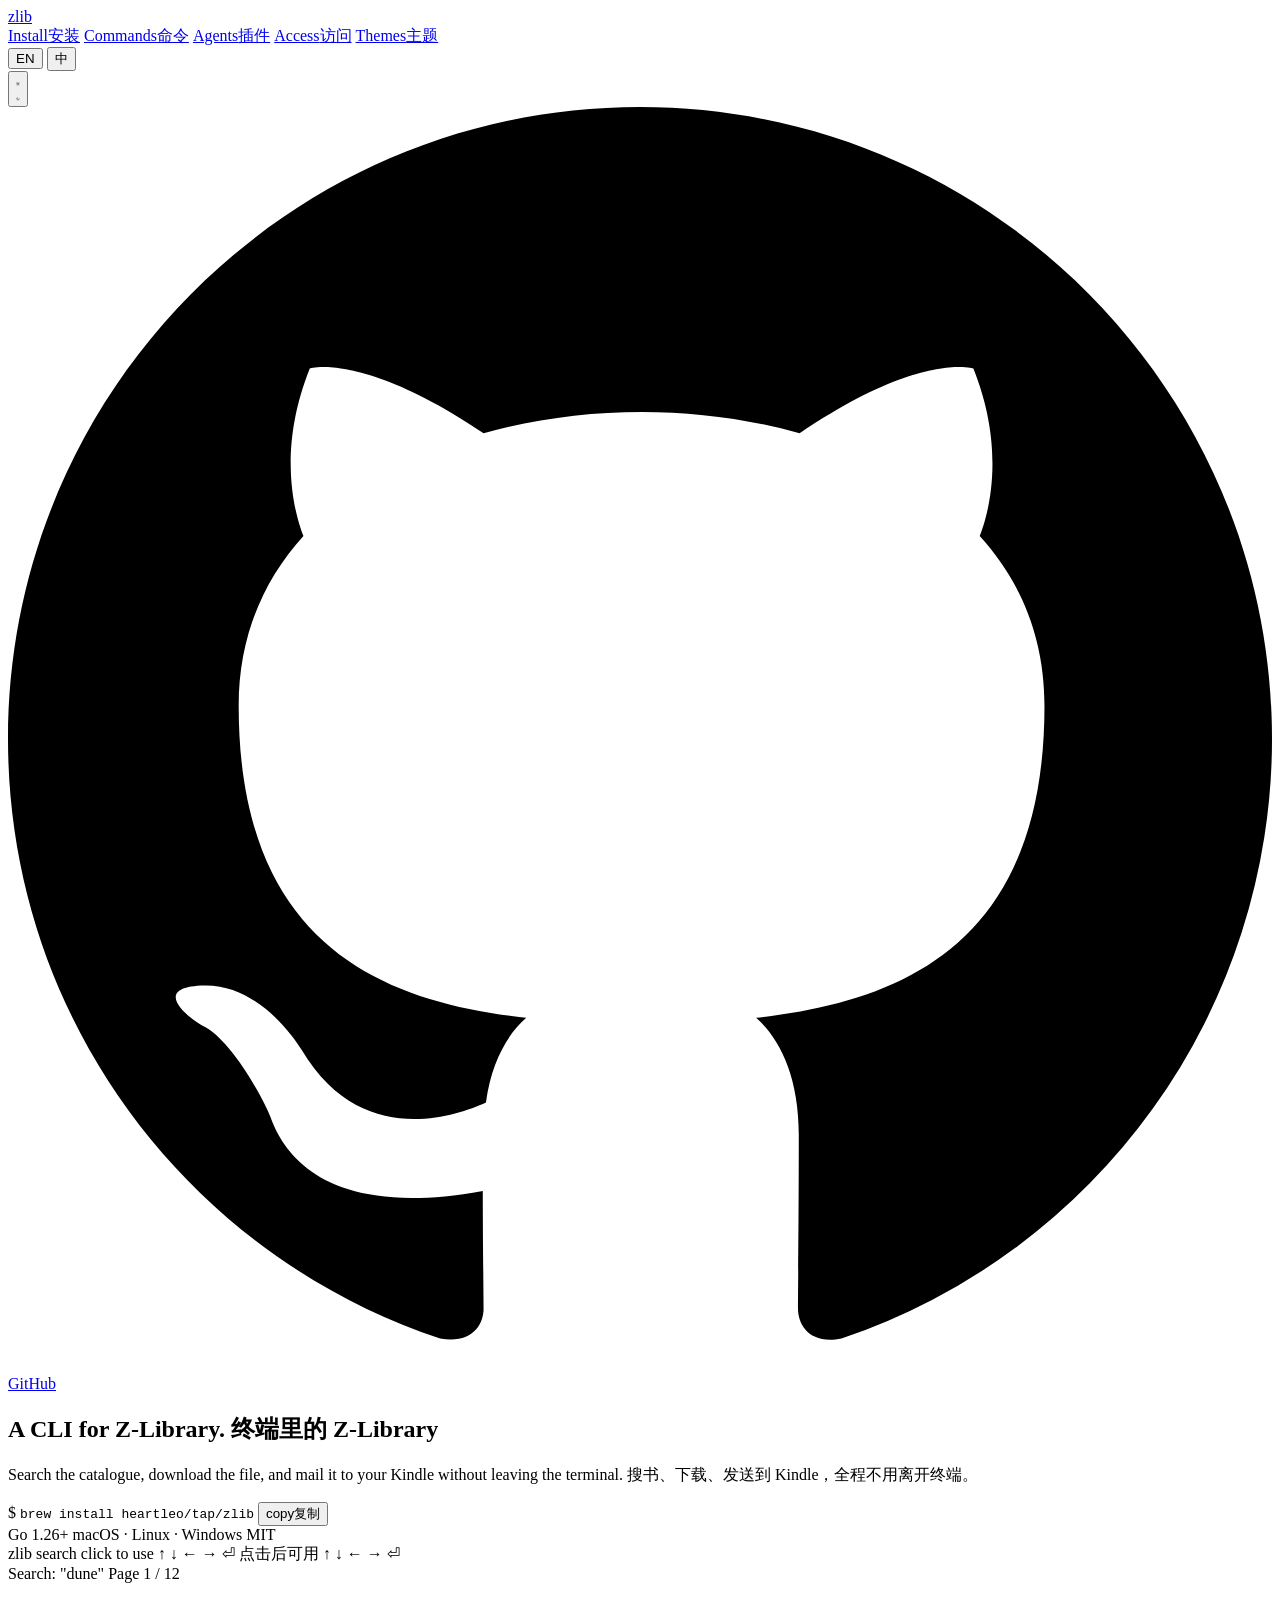
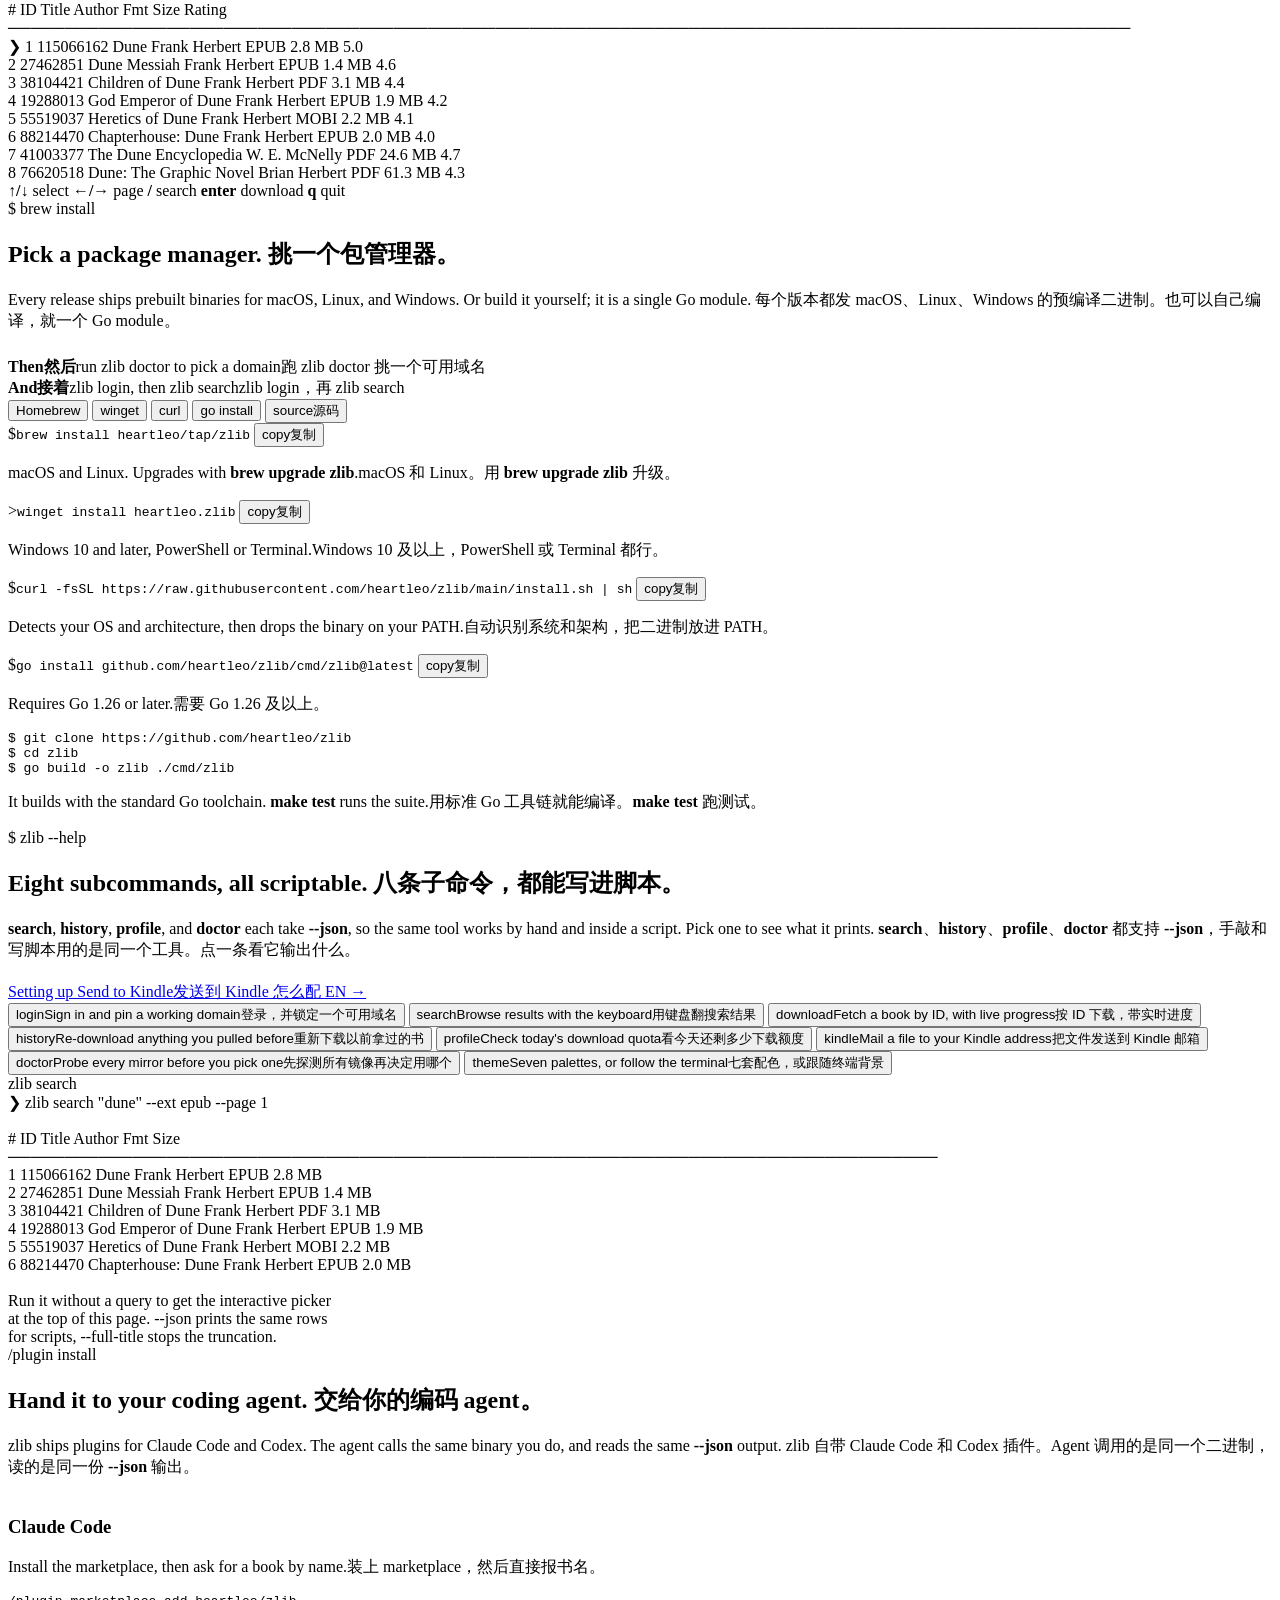
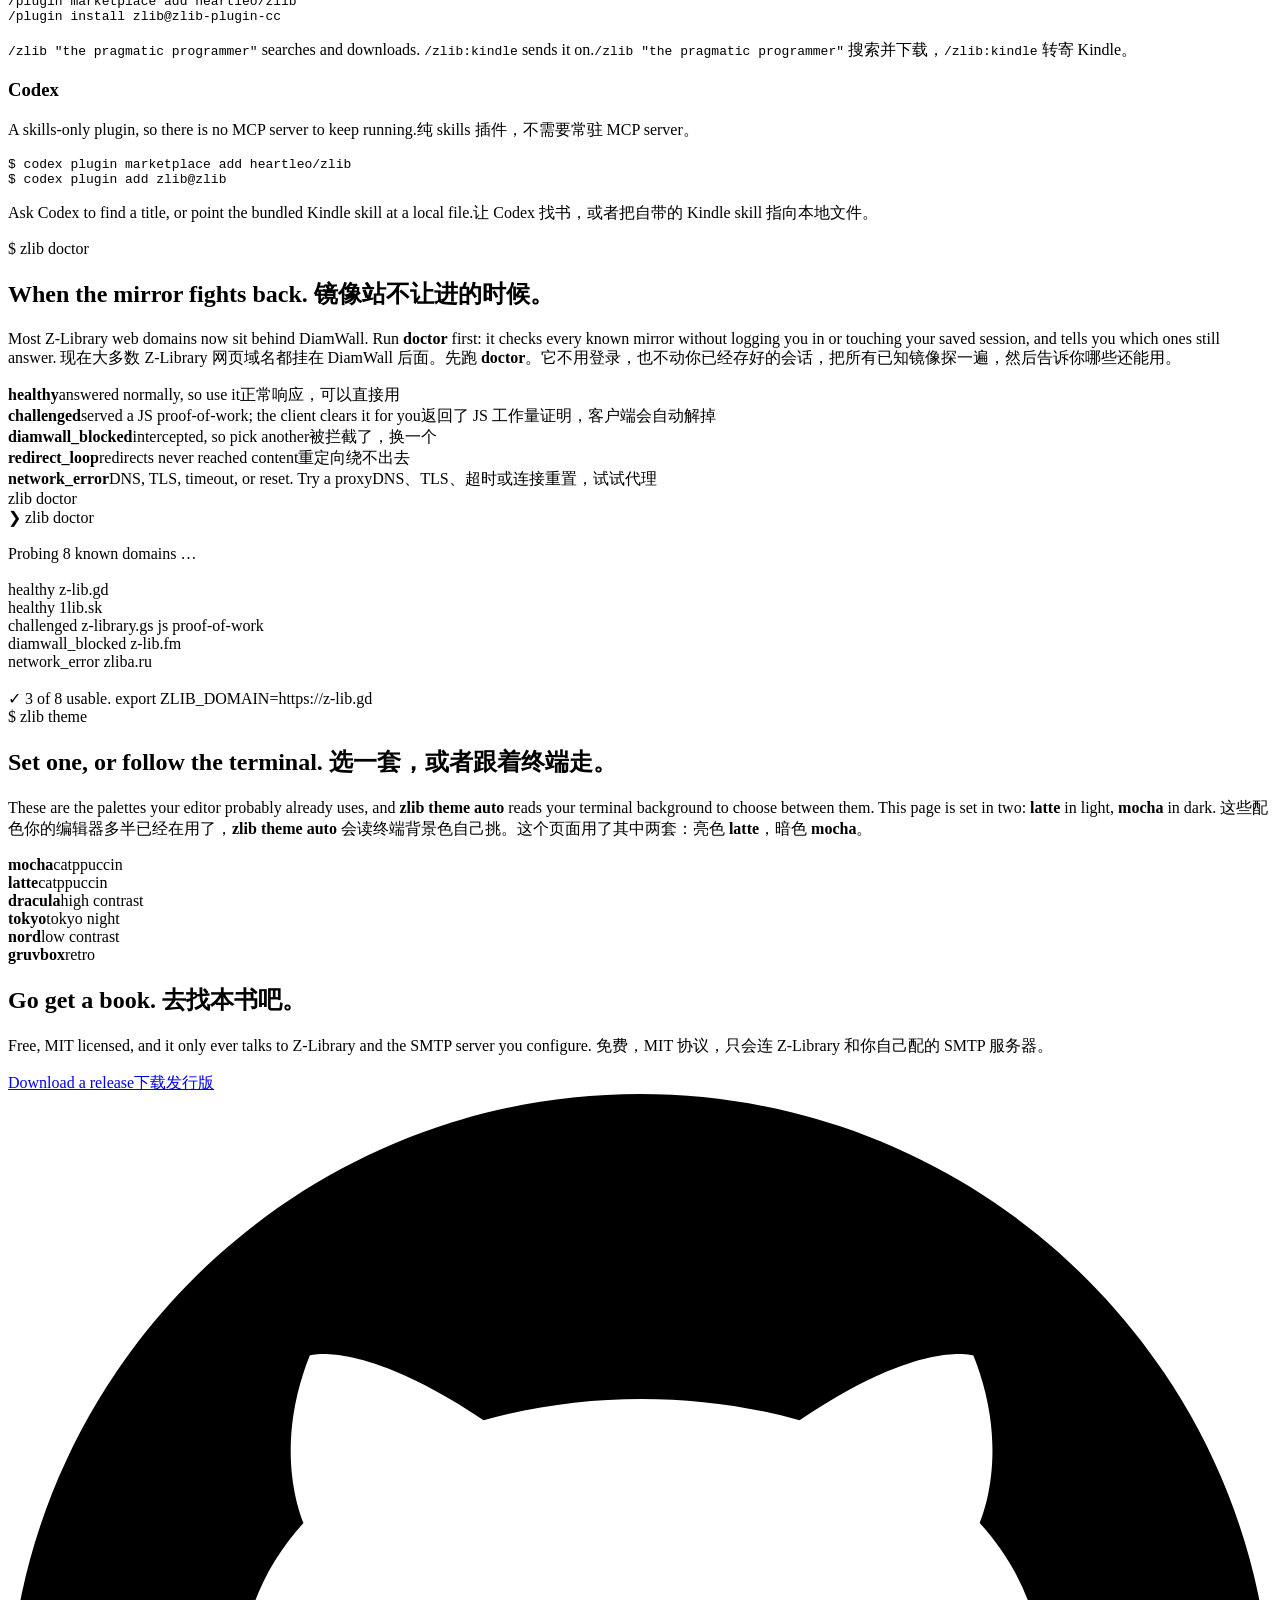
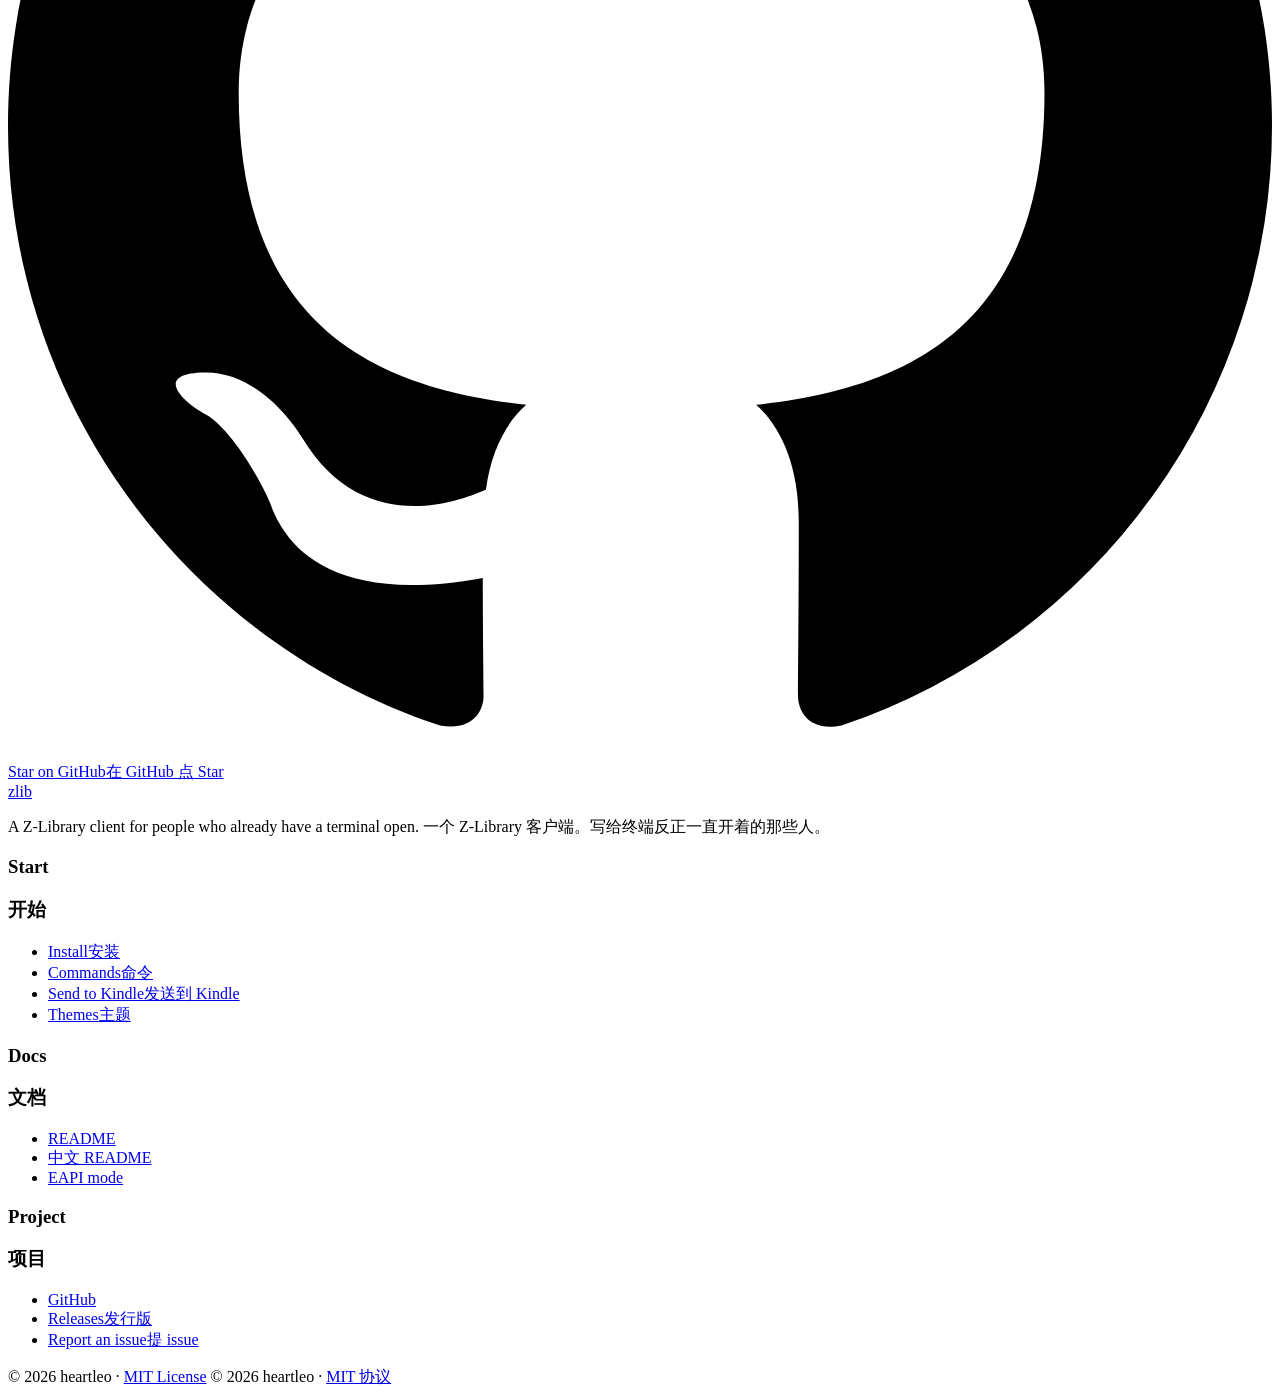
==== site/index.html @ aa7ec45a "feat: migrate to EAPI and refresh terminal workflows" ====
<!doctype html>
<html lang="en" data-theme="mocha" data-lang="en">
<head>
<meta charset="utf-8">
<meta name="viewport" content="width=device-width, initial-scale=1, viewport-fit=cover">
<title>zlib — a Z-Library CLI for your terminal and AI agents</title>
<meta name="description" content="Search, download, and send books to Kindle from the terminal. An open-source Z-Library client with plugins for Claude Code and Codex.">
<meta name="robots" content="index, follow, max-image-preview:large">
<link rel="canonical" href="https://zlib.heartleo.dev/">
<link rel="alternate" hreflang="en" href="https://zlib.heartleo.dev/">
<link rel="alternate" hreflang="zh-Hans" href="https://zlib.heartleo.dev/zh/">
<link rel="alternate" hreflang="x-default" href="https://zlib.heartleo.dev/">
<meta property="og:type" content="website">
<meta property="og:url" content="https://zlib.heartleo.dev/">
<meta property="og:title" content="zlib — a Z-Library CLI for your terminal and AI agents">
<meta property="og:description" content="Search, download, and send books to Kindle from the terminal, or hand the same binary to Claude Code or Codex.">
<meta property="og:site_name" content="zlib">
<meta property="og:locale" content="en_US">
<meta property="og:locale:alternate" content="zh_CN">
<meta property="og:image" content="https://zlib.heartleo.dev/og.png">
<meta property="og:image:width" content="1200">
<meta property="og:image:height" content="630">
<meta property="og:image:alt" content="zlib, a CLI for Z-Library, showing its interactive search picker in a terminal.">
<meta name="twitter:card" content="summary_large_image">
<meta name="twitter:image" content="https://zlib.heartleo.dev/og.png">
<meta name="theme-color" content="#eff1f5" media="(prefers-color-scheme: light)">
<meta name="theme-color" content="#1e1e2e" media="(prefers-color-scheme: dark)">
<link rel="icon" href="/favicon.svg" type="image/svg+xml">
<script type="application/ld+json">
{
  "@context": "https://schema.org",
  "@type": "SoftwareApplication",
  "name": "zlib",
  "description": "A command-line client for Z-Library. Search the catalogue, download books, and mail them to a Kindle address from the terminal, or drive the same binary from an AI coding agent through the bundled Claude Code and Codex plugins.",
  "url": "https://zlib.heartleo.dev/",
  "applicationCategory": "UtilitiesApplication",
  "applicationSubCategory": "Command Line Utility",
  "operatingSystem": "macOS, Linux, Windows",
  "softwareRequirements": "Go 1.26 or later when building from source",
  "downloadUrl": "https://github.com/heartleo/zlib/releases",
  "codeRepository": "https://github.com/heartleo/zlib",
  "programmingLanguage": "Go",
  "license": "https://github.com/heartleo/zlib/blob/main/LICENSE",
  "isAccessibleForFree": true,
  "offers": { "@type": "Offer", "price": "0", "priceCurrency": "USD" },
  "author": { "@type": "Person", "name": "heartleo", "url": "https://github.com/heartleo" },
  "screenshot": "https://zlib.heartleo.dev/og.png"
}
</script>
<link rel="preconnect" href="https://fonts.googleapis.com">
<link rel="preconnect" href="https://fonts.gstatic.com" crossorigin>
<link href="https://fonts.googleapis.com/css2?family=Literata:opsz,wght@7..72,300;7..72,400;7..72,500;7..72,600;7..72,700&family=JetBrains+Mono:wght@400;500;700&display=swap" rel="stylesheet">
<link rel="stylesheet" href="/style.css">
</head>
<body>

<!-- ── nav ─────────────────────────────────────────────────── -->
<header class="nav">
  <div class="wrap nav-in">
    <a class="brand" href="/">zlib<span class="caret" aria-hidden="true"></span></a>
    <nav class="nav-links" aria-label="Sections">
      <a href="#install" data-i18n="en">Install</a><a href="#install" data-i18n="zh">安装</a>
      <a href="#commands" data-i18n="en">Commands</a><a href="#commands" data-i18n="zh">命令</a>
      <a href="#agents" data-i18n="en">Agents</a><a href="#agents" data-i18n="zh">插件</a>
      <a href="#access" data-i18n="en">Access</a><a href="#access" data-i18n="zh">访问</a>
      <a href="#themes" data-i18n="en">Themes</a><a href="#themes" data-i18n="zh">主题</a>
    </nav>
    <div class="nav-right">
      <div class="seg" role="group" aria-label="Language">
        <button type="button" data-lang-set="en" aria-pressed="true" aria-label="English">EN</button>
        <button type="button" data-lang-set="zh" aria-pressed="false" aria-label="中文">中</button>
      </div>
      <button type="button" class="iconbtn" id="themeToggle" aria-label="Switch to light theme">
        <svg class="i-sun" viewBox="0 0 24 24" fill="none" stroke="currentColor" stroke-width="1.9" stroke-linecap="round" aria-hidden="true"><circle cx="12" cy="12" r="4.2"/><path d="M12 2.6v2.2M12 19.2v2.2M4.05 4.05l1.56 1.56M18.39 18.39l1.56 1.56M2.6 12h2.2M19.2 12h2.2M4.05 19.95l1.56-1.56M18.39 5.61l1.56-1.56"/></svg>
        <svg class="i-moon" viewBox="0 0 24 24" fill="none" stroke="currentColor" stroke-width="1.9" stroke-linecap="round" stroke-linejoin="round" aria-hidden="true"><path d="M20.4 13.6A8.4 8.4 0 1 1 10.4 3.6a6.6 6.6 0 0 0 10 10Z"/></svg>
      </button>
      <a class="ghlink" href="https://github.com/heartleo/zlib" target="_blank" rel="noopener" aria-label="zlib on GitHub">
        <svg viewBox="0 0 16 16" aria-hidden="true"><path d="M8 0C3.58 0 0 3.58 0 8c0 3.54 2.29 6.53 5.47 7.59.4.07.55-.17.55-.38 0-.19-.01-.82-.01-1.49-2.01.37-2.53-.49-2.69-.94-.09-.23-.48-.94-.82-1.13-.28-.15-.68-.52-.01-.53.63-.01 1.08.58 1.23.82.72 1.21 1.87.87 2.33.66.07-.52.28-.87.51-1.07-1.78-.2-3.64-.89-3.64-3.95 0-.87.31-1.59.82-2.15-.08-.2-.36-1.02.08-2.12 0 0 .67-.21 2.2.82.64-.18 1.32-.27 2-.27s1.36.09 2 .27c1.53-1.04 2.2-.82 2.2-.82.44 1.1.16 1.92.08 2.12.51.56.82 1.27.82 2.15 0 3.07-1.87 3.75-3.65 3.95.29.25.54.73.54 1.48 0 1.07-.01 1.93-.01 2.2 0 .21.15.46.55.38A8.01 8.01 0 0 0 16 8c0-4.42-3.58-8-8-8z"/></svg>
        <span class="cnt">GitHub</span>
      </a>
    </div>
  </div>
</header>

<main>

<!-- ── hero ────────────────────────────────────────────────── -->
<section class="wrap hero">
  <div class="hero-grid">
    <div>
      <h1>
        <span data-i18n="en">A CLI for <span class="z">Z&#8209;Library</span>.</span>
        <span data-i18n="zh">终端里的 <span class="z">Z&#8209;Library</span></span>
      </h1>
      <p class="sub">
        <span data-i18n="en">Search the catalogue, download the file, and mail it to your Kindle without leaving the terminal.</span>
        <span data-i18n="zh">搜书、下载、发送到 Kindle，全程不用离开终端。</span>
      </p>

      <div class="cmdline">
        <span class="p" aria-hidden="true">$</span>
        <code id="heroCmd">brew install heartleo/tap/zlib</code>
        <button class="copy" type="button" data-copy="brew install heartleo/tap/zlib">
          <span data-i18n="en">copy</span><span data-i18n="zh">复制</span>
        </button>
      </div>

      <div class="meta">
        <span><i></i>Go 1.26+</span>
        <span><i></i>macOS · Linux · Windows</span>
        <span><i></i>MIT</span>
      </div>
    </div>

    <!-- signature: a working replica of `zlib search` -->
    <div class="term" id="picker" tabindex="0" role="application"
         aria-label="Interactive replica of the zlib search picker. Use arrow keys to browse, Enter to download.">
      <div class="term-bar">
        <span class="dot" style="background:var(--t-red)"></span>
        <span class="dot" style="background:var(--t-yellow)"></span>
        <span class="dot" style="background:var(--t-green)"></span>
        <span class="term-title">zlib search</span>
        <span class="term-hint" id="pickerHint">
          <span data-i18n="en">click to use ↑ ↓ ← → ⏎</span>
          <span data-i18n="zh">点击后可用 ↑ ↓ ← → ⏎</span>
        </span>
      </div>
      <div class="term-body">
        <div id="pickerOut"></div>
      </div>
    </div>
  </div>
</section>

<!-- ── install ─────────────────────────────────────────────── -->
<section class="wrap band" id="install">
  <div class="install-grid">
    <div>
      <div class="eyebrow">$ brew install</div>
      <h2 class="sec">
        <span data-i18n="en">Pick a package manager.</span>
        <span data-i18n="zh">挑一个包管理器。</span>
      </h2>
      <p class="lede">
        <span data-i18n="en">Every release ships prebuilt binaries for macOS, Linux, and Windows. Or build it yourself; it is a single Go module.</span>
        <span data-i18n="zh">每个版本都发 macOS、Linux、Windows 的预编译二进制。也可以自己编译，就一个 Go module。</span>
      </p>
      <div class="status-key next" style="margin-top:1.6rem">
        <div><b data-i18n="en">Then</b><b data-i18n="zh">然后</b><span data-i18n="en">run <span style="color:var(--accent)">zlib doctor</span> to pick a domain</span><span data-i18n="zh">跑 <span style="color:var(--accent)">zlib doctor</span> 挑一个可用域名</span></div>
        <div><b data-i18n="en">And</b><b data-i18n="zh">接着</b><span data-i18n="en"><span style="color:var(--accent)">zlib login</span>, then <span style="color:var(--accent)">zlib search</span></span><span data-i18n="zh"><span style="color:var(--accent)">zlib login</span>，再 <span style="color:var(--accent)">zlib search</span></span></div>
      </div>
    </div>

    <div>
      <div class="tabs" role="tablist" aria-label="Install method">
        <button type="button" role="tab" aria-selected="true" data-inst="brew">Homebrew</button>
        <button type="button" role="tab" aria-selected="false" data-inst="winget">winget</button>
        <button type="button" role="tab" aria-selected="false" data-inst="curl">curl</button>
        <button type="button" role="tab" aria-selected="false" data-inst="go">go install</button>
        <button type="button" role="tab" aria-selected="false" data-inst="src"><span data-i18n="en">source</span><span data-i18n="zh">源码</span></button>
      </div>

      <div class="pane on" data-pane="brew">
        <div class="cmdline" style="max-width:none">
          <span class="p">$</span><code>brew install heartleo/tap/zlib</code>
          <button class="copy" type="button" data-copy="brew install heartleo/tap/zlib"><span data-i18n="en">copy</span><span data-i18n="zh">复制</span></button>
        </div>
        <p class="note"><span data-i18n="en">macOS and Linux. Upgrades with <b>brew upgrade zlib</b>.</span><span data-i18n="zh">macOS 和 Linux。用 <b>brew upgrade zlib</b> 升级。</span></p>
      </div>
      <div class="pane" data-pane="winget">
        <div class="cmdline" style="max-width:none">
          <span class="p">&gt;</span><code>winget install heartleo.zlib</code>
          <button class="copy" type="button" data-copy="winget install heartleo.zlib"><span data-i18n="en">copy</span><span data-i18n="zh">复制</span></button>
        </div>
        <p class="note"><span data-i18n="en">Windows 10 and later, PowerShell or Terminal.</span><span data-i18n="zh">Windows 10 及以上，PowerShell 或 Terminal 都行。</span></p>
      </div>
      <div class="pane" data-pane="curl">
        <div class="cmdline" style="max-width:none">
          <span class="p">$</span><code>curl -fsSL https://raw.githubusercontent.com/heartleo/zlib/main/install.sh | sh</code>
          <button class="copy" type="button" data-copy="curl -fsSL https://raw.githubusercontent.com/heartleo/zlib/main/install.sh | sh"><span data-i18n="en">copy</span><span data-i18n="zh">复制</span></button>
        </div>
        <p class="note"><span data-i18n="en">Detects your OS and architecture, then drops the binary on your PATH.</span><span data-i18n="zh">自动识别系统和架构，把二进制放进 PATH。</span></p>
      </div>
      <div class="pane" data-pane="go">
        <div class="cmdline" style="max-width:none">
          <span class="p">$</span><code>go install github.com/heartleo/zlib/cmd/zlib@latest</code>
          <button class="copy" type="button" data-copy="go install github.com/heartleo/zlib/cmd/zlib@latest"><span data-i18n="en">copy</span><span data-i18n="zh">复制</span></button>
        </div>
        <p class="note"><span data-i18n="en">Requires Go 1.26 or later.</span><span data-i18n="zh">需要 Go 1.26 及以上。</span></p>
      </div>
      <div class="pane" data-pane="src">
        <div class="card" style="padding:0;box-shadow:none;border:0">
          <pre><span class="p">$</span> git clone https://github.com/heartleo/zlib
<span class="p">$</span> cd zlib
<span class="p">$</span> go build -o zlib ./cmd/zlib</pre>
        </div>
        <p class="note"><span data-i18n="en">It builds with the standard Go toolchain. <b>make test</b> runs the suite.</span><span data-i18n="zh">用标准 Go 工具链就能编译。<b>make test</b> 跑测试。</span></p>
      </div>
    </div>
  </div>
</section>

<!-- ── commands ────────────────────────────────────────────── -->
<section class="wrap band" id="commands">
  <div class="eyebrow">$ zlib --help</div>
  <h2 class="sec">
    <span data-i18n="en">Eight subcommands, all scriptable.</span>
    <span data-i18n="zh">八条子命令，都能写进脚本。</span>
  </h2>
  <p class="lede" style="margin-bottom:1.3rem">
    <span data-i18n="en"><b class="mono">search</b>, <b class="mono">history</b>, <b class="mono">profile</b>, and <b class="mono">doctor</b> each take <b class="mono">--json</b>, so the same tool works by hand and inside a script. Pick one to see what it prints.</span>
    <span data-i18n="zh"><b class="mono">search</b>、<b class="mono">history</b>、<b class="mono">profile</b>、<b class="mono">doctor</b> 都支持 <b class="mono">--json</b>，手敲和写脚本用的是同一个工具。点一条看它输出什么。</span>
  </p>
  <a class="pill-link" href="/send-to-kindle/" style="margin-bottom:2.6rem">
    <span data-i18n="en">Setting up Send to Kindle</span><span data-i18n="zh">发送到 Kindle 怎么配</span>
    <span class="en-badge" data-i18n="zh">EN</span>
    <span class="arw" aria-hidden="true">→</span>
  </a>

  <div class="cmd-grid">
    <div class="cmd-list" role="tablist" aria-label="Commands">
      <button type="button" role="tab" aria-selected="false" data-cmd="login"><span class="k">login</span><span class="d"><span data-i18n="en">Sign in and pin a working domain</span><span data-i18n="zh">登录，并锁定一个可用域名</span></span></button>
      <button type="button" role="tab" aria-selected="true" data-cmd="search"><span class="k">search</span><span class="d"><span data-i18n="en">Browse results with the keyboard</span><span data-i18n="zh">用键盘翻搜索结果</span></span></button>
      <button type="button" role="tab" aria-selected="false" data-cmd="download"><span class="k">download</span><span class="d"><span data-i18n="en">Fetch a book by ID, with live progress</span><span data-i18n="zh">按 ID 下载，带实时进度</span></span></button>
      <button type="button" role="tab" aria-selected="false" data-cmd="history"><span class="k">history</span><span class="d"><span data-i18n="en">Re-download anything you pulled before</span><span data-i18n="zh">重新下载以前拿过的书</span></span></button>
      <button type="button" role="tab" aria-selected="false" data-cmd="profile"><span class="k">profile</span><span class="d"><span data-i18n="en">Check today's download quota</span><span data-i18n="zh">看今天还剩多少下载额度</span></span></button>
      <button type="button" role="tab" aria-selected="false" data-cmd="kindle"><span class="k">kindle</span><span class="d"><span data-i18n="en">Mail a file to your Kindle address</span><span data-i18n="zh">把文件发送到 Kindle 邮箱</span></span></button>
      <button type="button" role="tab" aria-selected="false" data-cmd="doctor"><span class="k">doctor</span><span class="d"><span data-i18n="en">Probe every mirror before you pick one</span><span data-i18n="zh">先探测所有镜像再决定用哪个</span></span></button>
      <button type="button" role="tab" aria-selected="false" data-cmd="theme"><span class="k">theme</span><span class="d"><span data-i18n="en">Seven palettes, or follow the terminal</span><span data-i18n="zh">七套配色，或跟随终端背景</span></span></button>
    </div>

    <div class="term">
      <div class="term-bar">
        <span class="dot" style="background:var(--t-red)"></span>
        <span class="dot" style="background:var(--t-yellow)"></span>
        <span class="dot" style="background:var(--t-green)"></span>
        <span class="term-title" id="cmdTitle">zlib search</span>
      </div>
      <div class="term-body" id="cmdOut"></div>
    </div>
  </div>
</section>

<!-- ── agents ──────────────────────────────────────────────── -->
<section class="wrap band" id="agents">
  <div class="eyebrow">/plugin install</div>
  <h2 class="sec">
    <span data-i18n="en">Hand it to your coding agent.</span>
    <span data-i18n="zh">交给你的编码 agent。</span>
  </h2>
  <p class="lede" style="margin-bottom:2.4rem">
    <span data-i18n="en">zlib ships plugins for Claude Code and Codex. The agent calls the same binary you do, and reads the same <b class="mono">--json</b> output.</span>
    <span data-i18n="zh">zlib 自带 Claude Code 和 Codex 插件。Agent 调用的是同一个二进制，读的是同一份 <b class="mono">--json</b> 输出。</span>
  </p>
  <div class="two">
    <div class="card">
      <h3>Claude Code</h3>
      <p><span data-i18n="en">Install the marketplace, then ask for a book by name.</span><span data-i18n="zh">装上 marketplace，然后直接报书名。</span></p>
      <pre><span class="p">/</span>plugin marketplace add heartleo/zlib
<span class="p">/</span>plugin install zlib@zlib-plugin-cc</pre>
      <p class="after"><span data-i18n="en"><code>/zlib "the pragmatic programmer"</code> searches and downloads. <code>/zlib:kindle</code> sends it on.</span><span data-i18n="zh"><code>/zlib "the pragmatic programmer"</code> 搜索并下载，<code>/zlib:kindle</code> 转寄 Kindle。</span></p>
    </div>
    <div class="card">
      <h3>Codex</h3>
      <p><span data-i18n="en">A skills-only plugin, so there is no MCP server to keep running.</span><span data-i18n="zh">纯 skills 插件，不需要常驻 MCP server。</span></p>
      <pre><span class="p">$</span> codex plugin marketplace add heartleo/zlib
<span class="p">$</span> codex plugin add zlib@zlib</pre>
      <p class="after"><span data-i18n="en">Ask Codex to find a title, or point the bundled Kindle skill at a local file.</span><span data-i18n="zh">让 Codex 找书，或者把自带的 Kindle skill 指向本地文件。</span></p>
    </div>
  </div>
</section>

<!-- ── access ──────────────────────────────────────────────── -->
<section class="wrap band" id="access">
  <div class="access">
    <div>
      <div class="eyebrow">$ zlib doctor</div>
      <h2 class="sec">
        <span data-i18n="en">When the mirror fights back.</span>
        <span data-i18n="zh">镜像站不让进的时候。</span>
      </h2>
      <p class="lede">
        <span data-i18n="en">Most Z-Library web domains now sit behind DiamWall. Run <b class="mono">doctor</b> first: it checks every known mirror without logging you in or touching your saved session, and tells you which ones still answer.</span>
        <span data-i18n="zh">现在大多数 Z-Library 网页域名都挂在 DiamWall 后面。先跑 <b class="mono">doctor</b>。它不用登录，也不动你已经存好的会话，把所有已知镜像探一遍，然后告诉你哪些还能用。</span>
      </p>
      <div class="status-key">
        <div><b class="ok">healthy</b><span data-i18n="en">answered normally, so use it</span><span data-i18n="zh">正常响应，可以直接用</span></div>
        <div><b class="warn">challenged</b><span data-i18n="en">served a JS proof-of-work; the client clears it for you</span><span data-i18n="zh">返回了 JS 工作量证明，客户端会自动解掉</span></div>
        <div><b class="bad">diamwall_blocked</b><span data-i18n="en">intercepted, so pick another</span><span data-i18n="zh">被拦截了，换一个</span></div>
        <div><b class="bad">redirect_loop</b><span data-i18n="en">redirects never reached content</span><span data-i18n="zh">重定向绕不出去</span></div>
        <div><b class="bad">network_error</b><span data-i18n="en">DNS, TLS, timeout, or reset. Try a proxy</span><span data-i18n="zh">DNS、TLS、超时或连接重置，试试代理</span></div>
      </div>
    </div>
    <div class="term">
      <div class="term-bar">
        <span class="dot" style="background:var(--t-red)"></span>
        <span class="dot" style="background:var(--t-yellow)"></span>
        <span class="dot" style="background:var(--t-green)"></span>
        <span class="term-title">zlib doctor</span>
      </div>
      <div class="term-body" id="doctorOut"></div>
    </div>
  </div>
</section>

<!-- ── themes ──────────────────────────────────────────────── -->
<section class="wrap band" id="themes">
  <div class="eyebrow">$ zlib theme</div>
  <h2 class="sec">
    <span data-i18n="en">Set one, or follow the terminal.</span>
    <span data-i18n="zh">选一套，或者跟着终端走。</span>
  </h2>
  <p class="lede">
    <span data-i18n="en">These are the palettes your editor probably already uses, and <b class="mono">zlib theme auto</b> reads your terminal background to choose between them. This page is set in two: <b class="mono">latte</b> in light, <b class="mono">mocha</b> in dark.</span>
    <span data-i18n="zh">这些配色你的编辑器多半已经在用了，<b class="mono">zlib theme auto</b> 会读终端背景色自己挑。这个页面用了其中两套：亮色 <b class="mono">latte</b>，暗色 <b class="mono">mocha</b>。</span>
  </p>
  <div class="swatches" id="swatches"></div>
</section>

</main>

<!-- ── cta ─────────────────────────────────────────────────── -->
<section class="wrap cta">
  <h2>
    <span data-i18n="en">Go get a book.</span>
    <span data-i18n="zh">去找本书吧。</span>
  </h2>
  <p>
    <span data-i18n="en">Free, MIT licensed, and it only ever talks to Z-Library and the SMTP server you configure.</span>
    <span data-i18n="zh">免费，MIT 协议，只会连 Z-Library 和你自己配的 SMTP 服务器。</span>
  </p>
  <div class="btns">
    <a class="btn pri" href="https://github.com/heartleo/zlib/releases/latest" target="_blank" rel="noopener">
      <span data-i18n="en">Download a release</span><span data-i18n="zh">下载发行版</span>
    </a>
    <a class="btn" href="https://github.com/heartleo/zlib" target="_blank" rel="noopener">
      <svg viewBox="0 0 16 16" aria-hidden="true"><path d="M8 0C3.58 0 0 3.58 0 8c0 3.54 2.29 6.53 5.47 7.59.4.07.55-.17.55-.38 0-.19-.01-.82-.01-1.49-2.01.37-2.53-.49-2.69-.94-.09-.23-.48-.94-.82-1.13-.28-.15-.68-.52-.01-.53.63-.01 1.08.58 1.23.82.72 1.21 1.87.87 2.33.66.07-.52.28-.87.51-1.07-1.78-.2-3.64-.89-3.64-3.95 0-.87.31-1.59.82-2.15-.08-.2-.36-1.02.08-2.12 0 0 .67-.21 2.2.82.64-.18 1.32-.27 2-.27s1.36.09 2 .27c1.53-1.04 2.2-.82 2.2-.82.44 1.1.16 1.92.08 2.12.51.56.82 1.27.82 2.15 0 3.07-1.87 3.75-3.65 3.95.29.25.54.73.54 1.48 0 1.07-.01 1.93-.01 2.2 0 .21.15.46.55.38A8.01 8.01 0 0 0 16 8c0-4.42-3.58-8-8-8z"/></svg>
      <span data-i18n="en">Star on GitHub</span><span data-i18n="zh">在 GitHub 点 Star</span>
    </a>
  </div>
</section>

<!-- ── footer ──────────────────────────────────────────────── -->
<footer>
  <div class="wrap">
    <div class="f-grid">
      <div class="f-brand">
        <a class="brand" href="/">zlib<span class="caret" aria-hidden="true"></span></a>
        <p>
          <span data-i18n="en">A Z-Library client for people who already have a terminal open.</span>
          <span data-i18n="zh">一个 Z-Library 客户端。写给终端反正一直开着的那些人。</span>
        </p>
      </div>
      <div>
        <h3 data-i18n="en">Start</h3><h3 data-i18n="zh">开始</h3>
        <ul>
          <li><a href="#install" data-i18n="en">Install</a><a href="#install" data-i18n="zh">安装</a></li>
          <li><a href="#commands" data-i18n="en">Commands</a><a href="#commands" data-i18n="zh">命令</a></li>
          <li><a href="/send-to-kindle/" data-i18n="en">Send to Kindle</a><a href="/send-to-kindle/" data-i18n="zh">发送到 Kindle</a></li>
          <li><a href="#themes" data-i18n="en">Themes</a><a href="#themes" data-i18n="zh">主题</a></li>
        </ul>
      </div>
      <div>
        <h3 data-i18n="en">Docs</h3><h3 data-i18n="zh">文档</h3>
        <ul>
          <li><a href="https://github.com/heartleo/zlib#readme" target="_blank" rel="noopener">README</a></li>
          <li><a href="https://github.com/heartleo/zlib/blob/main/README.zh.md" target="_blank" rel="noopener">中文 README</a></li>
          <li><a href="https://github.com/heartleo/zlib/blob/main/docs/eapi.md" target="_blank" rel="noopener">EAPI mode</a></li>
        </ul>
      </div>
      <div>
        <h3 data-i18n="en">Project</h3><h3 data-i18n="zh">项目</h3>
        <ul>
          <li><a href="https://github.com/heartleo/zlib" target="_blank" rel="noopener">GitHub</a></li>
          <li><a href="https://github.com/heartleo/zlib/releases" target="_blank" rel="noopener" data-i18n="en">Releases</a><a href="https://github.com/heartleo/zlib/releases" target="_blank" rel="noopener" data-i18n="zh">发行版</a></li>
          <li><a href="https://github.com/heartleo/zlib/issues" target="_blank" rel="noopener" data-i18n="en">Report an issue</a><a href="https://github.com/heartleo/zlib/issues" target="_blank" rel="noopener" data-i18n="zh">提 issue</a></li>
        </ul>
      </div>
    </div>
    <div class="f-base">
      <span data-i18n="en">&copy; 2026 heartleo &middot; <a href="https://github.com/heartleo/zlib/blob/main/LICENSE" target="_blank" rel="noopener">MIT License</a></span>
      <span data-i18n="zh">&copy; 2026 heartleo &middot; <a href="https://github.com/heartleo/zlib/blob/main/LICENSE" target="_blank" rel="noopener">MIT 协议</a></span>
    </div>
  </div>
</footer>

<script>
(() => {
  "use strict";

  const $  = (s, r = document) => r.querySelector(s);
  const $$ = (s, r = document) => [...r.querySelectorAll(s)];
  const esc = s => String(s).replace(/[&<>]/g, c => ({ "&": "&amp;", "<": "&lt;", ">": "&gt;" }[c]));
  const reduced = matchMedia("(prefers-reduced-motion: reduce)").matches;

  /* ── preferences ─────────────────────────────────────── */
  const root = document.documentElement;

  const setTheme = t => {
    root.dataset.theme = t;
    try { localStorage.setItem("zlib.theme", t); } catch {}
    const tb = $("#themeToggle");
    if (tb) tb.setAttribute("aria-label", t === "mocha" ? "Switch to light theme" : "Switch to dark theme");
  };
  const setLang = l => {
    root.dataset.lang = l;
    root.setAttribute("lang", l === "zh" ? "zh-Hans" : "en");
    try { localStorage.setItem("zlib.lang", l); } catch {}
    $$("[data-lang-set]").forEach(b => b.setAttribute("aria-pressed", String(b.dataset.langSet === l)));
  };

  let savedTheme, savedLang;
  try { savedTheme = localStorage.getItem("zlib.theme"); savedLang = localStorage.getItem("zlib.lang"); } catch {}
  setTheme(savedTheme || (matchMedia("(prefers-color-scheme: light)").matches ? "latte" : "mocha"));
  setLang(savedLang || ((navigator.language || "en").toLowerCase().startsWith("zh") ? "zh" : "en"));

  $("#themeToggle").addEventListener("click", () =>
    setTheme(root.dataset.theme === "mocha" ? "latte" : "mocha"));
  $$("[data-lang-set]").forEach(b => b.addEventListener("click", () => setLang(b.dataset.langSet)));

  /* ── copy buttons ────────────────────────────────────── */
  document.addEventListener("click", async e => {
    const b = e.target.closest("[data-copy]");
    if (!b) return;
    try {
      await navigator.clipboard.writeText(b.dataset.copy);
      b.dataset.done = "1";
      setTimeout(() => delete b.dataset.done, 1400);
    } catch {}
  });

  /* ── install tabs ────────────────────────────────────── */
  $$("[data-inst]").forEach(b => b.addEventListener("click", () => {
    const k = b.dataset.inst;
    $$("[data-inst]").forEach(x => x.setAttribute("aria-selected", String(x.dataset.inst === k)));
    $$("[data-pane]").forEach(p => p.classList.toggle("on", p.dataset.pane === k));
  }));

  /* ── text helpers, matching the CLI's column widths ──── */
  const trunc = (s, n) => (s.length > n ? s.slice(0, n) : s);
  const padR  = (s, n) => trunc(s, n).padEnd(n, " ");
  const padL  = (s, n) => trunc(s, n).padStart(n, " ");
  const G     = '<span class="gap"> </span>';

  /* ── hero: a replica of `zlib search` ────────────────── */
  const PAGES = [
    [
      ["115066162", "Dune",                       "Frank Herbert",   "EPUB",  "2.8 MB", "5.0"],
      ["27462851",  "Dune Messiah",               "Frank Herbert",   "EPUB",  "1.4 MB", "4.6"],
      ["38104421",  "Children of Dune",           "Frank Herbert",   "PDF",   "3.1 MB", "4.4"],
      ["19288013",  "God Emperor of Dune",        "Frank Herbert",   "EPUB",  "1.9 MB", "4.2"],
      ["55519037",  "Heretics of Dune",           "Frank Herbert",   "MOBI",  "2.2 MB", "4.1"],
      ["88214470",  "Chapterhouse: Dune",         "Frank Herbert",   "EPUB",  "2.0 MB", "4.0"],
      ["41003377",  "The Dune Encyclopedia",      "W. E. McNelly",   "PDF",  "24.6 MB", "4.7"],
      ["76620518",  "Dune: The Graphic Novel",    "Brian Herbert",   "PDF",  "61.3 MB", "4.3"]
    ],
    [
      ["90135520",  "The Road to Dune",           "Frank Herbert",   "EPUB",  "1.6 MB", "4.0"],
      ["62884051",  "Sisterhood of Dune",         "Brian Herbert",   "EPUB",  "2.4 MB", "3.9"],
      ["11390745",  "Mentats of Dune",            "Brian Herbert",   "EPUB",  "2.3 MB", "3.8"],
      ["47712806",  "Navigators of Dune",         "Brian Herbert",   "EPUB",  "2.5 MB", "3.8"],
      ["30948117",  "Dune: House Atreides",       "Brian Herbert",   "PDF",   "4.8 MB", "4.1"],
      ["88230948",  "Dune: House Harkonnen",      "Brian Herbert",   "PDF",   "4.6 MB", "4.0"],
      ["71204458",  "Dune: House Corrino",        "Brian Herbert",   "EPUB",  "2.7 MB", "4.0"],
      ["55190322",  "Paul of Dune",               "Brian Herbert",   "EPUB",  "2.6 MB", "3.9"]
    ]
  ];
  const TOTAL_PAGES = 12;
  const fmtClass = f => ({ EPUB: "f-epub", PDF: "f-pdf", MOBI: "f-mobi", FB2: "f-fb2" }[f] || "ti");

  const picker = $("#picker");
  const out    = $("#pickerOut");
  let page = 0, cur = 0, busy = false, timer = null;

  function head() {
    return (
      '<div>  <span class="mauve">Search:</span> <span class="q">"dune"</span>' +
      '  <span class="muted">Page ' + (page + 1) + " / " + TOTAL_PAGES + "</span></div><div>&nbsp;</div>"
    );
  }

  function table() {
    let h =
      '<div class="row hdr"><span class="c-cur"> </span><span class="c-num">' + padR("#", 2) + "</span>" + G +
      '<span class="c-id">'    + padR("ID", 10)     + "</span>" + G +
      '<span class="c-title">' + padR("Title", 40)  + "</span>" + G +
      '<span class="c-auth">'  + padR("Author", 15) + "</span>" + G +
      '<span class="c-fmt">'   + padR("Fmt", 4)     + "</span>" + G +
      '<span class="c-size">'  + padL("Size", 10)   + "</span>" + G +
      '<span class="c-rate">'  + padL("Rating", 6)  + "</span></div>" +
      '<div class="sep">  ' + "─".repeat(99) + "</div>";

    PAGES[page].forEach((b, i) => {
      const on = i === cur;
      h +=
        '<div class="row' + (on ? " on" : "") + '">' +
        '<span class="c-cur">' + (on ? "❯ " : "  ") + "</span>" +
        '<span class="c-num n">'  + padR(String(i + 1), 2) + "</span>" + G +
        '<span class="c-id id">'  + padR(b[0], 10)         + "</span>" + G +
        '<span class="c-title ti">' + esc(padR(b[1], 40))  + "</span>" + G +
        '<span class="c-auth au">'  + esc(padR(b[2], 15))  + "</span>" + G +
        '<span class="c-fmt ' + fmtClass(b[3]) + '">' + padR(b[3], 4) + "</span>" + G +
        '<span class="c-size sz">' + padL(b[4], 10) + "</span>" + G +
        '<span class="c-rate ra">' + padL(b[5], 6)  + "</span></div>";
    });

    h +=
      '<div class="help">  <b>↑/↓</b> select  <b>←/→</b> page  <b>/</b> search' +
      "  <b>enter</b> download  <b>q</b> quit</div>";
    return h;
  }

  const render = () => { out.innerHTML = head() + table(); };

  /* Enter runs the same thing the CLI does: fetch, with a progress bar. */
  function download() {
    if (busy) return;
    busy = true;
    stopDemo();
    const b = PAGES[page][cur];
    const file = b[1].toLowerCase().replace(/[^a-z0-9]+/g, "-").replace(/^-|-$/g, "") + "." + b[3].toLowerCase();
    const total = parseFloat(b[4]);
    const width = 34;
    let pct = 0;

    const frame = () => {
      const done = Math.round((pct / 100) * width);
      out.innerHTML =
        '<div><span class="mauve">❯</span> <span class="title">zlib download ' + b[0] + "</span></div>" +
        "<div>&nbsp;</div>" +
        '<div>  <span class="muted">' + esc(b[1]) + "</span></div>" +
        '<div>  <span class="bar">' + "█".repeat(done) + "<s>" + "░".repeat(width - done) + "</s></span>" +
        '  <span class="title">' + String(pct).padStart(3) + "%</span>" +
        '  <span class="muted">' + (total * pct / 100).toFixed(1) + " / " + b[4] + "</span></div>" +
        "<div>&nbsp;</div>" +
        (pct >= 100
          ? '<div>  <span class="green">✓</span> <span class="title">' + file + "</span></div>" +
            '<div>  <span class="muted">saved to ./' + file + "</span></div>"
          : '<div>  <span class="muted">press ctrl+c to cancel</span></div><div>&nbsp;</div>');
    };

    frame();
    const step = () => {
      pct = Math.min(100, pct + (reduced ? 100 : 3 + Math.random() * 9));
      pct = Math.round(pct);
      frame();
      if (pct < 100) setTimeout(step, reduced ? 0 : 55);
      else setTimeout(() => { busy = false; render(); startDemo(); }, 1900);
    };
    setTimeout(step, reduced ? 0 : 220);
  }

  const rows = () => PAGES[page].length;

  picker.addEventListener("keydown", e => {
    if (busy) return;
    const k = e.key;
    if (k === "ArrowDown" || k === "j")      { cur = (cur + 1) % rows(); }
    else if (k === "ArrowUp" || k === "k")   { cur = (cur - 1 + rows()) % rows(); }
    else if (k === "ArrowRight" || k === "l"){ page = (page + 1) % PAGES.length; cur = 0; }
    else if (k === "ArrowLeft"  || k === "h"){ page = (page - 1 + PAGES.length) % PAGES.length; cur = 0; }
    else if (k === "Enter")                  { download(); e.preventDefault(); return; }
    else if (k === "q" || k === "Escape")    { picker.blur(); return; }
    else return;
    e.preventDefault();
    render();
  });

  /* idle demo: drift the cursor so the page isn't dead, stop the moment
     someone takes over with the keyboard or the pointer */
  function startDemo() {
    if (reduced || timer || busy) return;
    timer = setInterval(() => {
      cur = (cur + 1) % rows();
      if (cur === 0) page = (page + 1) % PAGES.length;
      render();
    }, 2400);
  }
  function stopDemo() { clearInterval(timer); timer = null; }

  picker.addEventListener("focus", stopDemo);
  picker.addEventListener("pointerenter", stopDemo);
  picker.addEventListener("blur", startDemo);
  picker.addEventListener("pointerleave", () => { if (document.activeElement !== picker) startDemo(); });
  picker.addEventListener("click", () => picker.focus());

  render();
  new IntersectionObserver(es => es.forEach(en => en.isIntersecting ? startDemo() : stopDemo()), { threshold: .25 })
    .observe(picker);

  /* ── commands: one terminal, eight transcripts ───────── */
  const L = (cls, s) => '<div><span class="' + cls + '">' + s + "</span></div>";
  const P = s => '<div><span class="mauve">❯</span> <span class="title">' + s + "</span></div>";
  const BLANK = "<div>&nbsp;</div>";

  const TRANSCRIPTS = {
    login: P("zlib login --domain https://z-lib.gd") + BLANK +
      L("muted", "  Checking https://z-lib.gd …") +
      '<div>  <span class="green">✓</span> <span class="muted">reachable via EAPI</span></div>' + BLANK +
      '<div>  <span class="mauve">Email</span>    <span class="title">you@example.com</span></div>' +
      '<div>  <span class="mauve">Password</span> <span class="muted">••••••••••</span></div>' + BLANK +
      '<div>  <span class="green">✓</span> <span class="title">Signed in as you@example.com</span></div>' +
      L("muted", "  session → ~/.config/zlib/session.json") + BLANK +
      L("muted", "  The password is never written to disk."),

    search: P('zlib search "dune" --ext epub --page 1') + BLANK +
      '<div class="row hdr"><span class="c-cur"> </span><span class="c-num">' + padR("#", 2) + "</span>" + G +
      '<span class="c-id">'    + padR("ID", 10)     + "</span>" + G +
      '<span class="c-title">' + padR("Title", 34)  + "</span>" + G +
      '<span class="c-auth">'  + padR("Author", 15) + "</span>" + G +
      '<span class="c-fmt">'   + padR("Fmt", 4)     + "</span>" + G +
      '<span class="c-size">'  + padL("Size", 9)    + "</span></div>" +
      '<div class="sep">  ' + "─".repeat(82) + "</div>" +
      PAGES[0].slice(0, 6).map((b, i) =>
        '<div class="row"><span class="c-cur">  </span>' +
        '<span class="c-num n">'    + padR(String(i + 1), 2) + "</span>" + G +
        '<span class="c-id id">'    + padR(b[0], 10)         + "</span>" + G +
        '<span class="c-title ti">' + esc(padR(b[1], 34))    + "</span>" + G +
        '<span class="c-auth au">'  + esc(padR(b[2], 15))    + "</span>" + G +
        '<span class="c-fmt ' + fmtClass(b[3]) + '">' + padR(b[3], 4) + "</span>" + G +
        '<span class="c-size sz">'  + padL(b[4], 9) + "</span></div>").join("") + BLANK +
      L("muted", "  Run it without a query to get the interactive picker") +
      L("muted", "  at the top of this page. --json prints the same rows") +
      L("muted", "  for scripts, --full-title stops the truncation."),

    download: P("zlib download 115066162:e9f13b --dir ./books") + BLANK +
      '<div>  <span class="muted">Dune · Frank Herbert</span></div>' +
      '<div>  <span class="bar">' + "█".repeat(34) + '</span>  <span class="title">100%</span>  <span class="muted">2.8 / 2.8 MB</span></div>' + BLANK +
      '<div>  <span class="green">✓</span> <span class="title">books/dune.epub</span></div>' + BLANK +
      L("muted", "  Ctrl+C cancels, and partial files are removed.") +
      L("muted", "  Add --send-to-kindle to mail it on as soon as it lands."),

    history: P("zlib history --format epub") + BLANK +
      '<div class="row hdr"><span class="c-cur"> </span><span class="c-num"># </span>' + G +
      '<span class="c-id">' + padR("ID", 10) + "</span>" + G +
      '<span class="c-title">' + padR("Title", 40) + "</span>" + G +
      '<span class="c-auth">' + padR("Downloaded", 15) + "</span></div>" +
      '<div class="sep">  ' + "─".repeat(74) + "</div>" +
      '<div class="row on"><span class="c-cur mauve">❯ </span><span class="c-num n">1 </span>' + G +
      '<span class="c-id id">' + padR("115066162", 10) + "</span>" + G +
      '<span class="c-title ti">' + padR("Dune", 40) + "</span>" + G +
      '<span class="c-auth au">' + padR("2 hours ago", 15) + "</span></div>" +
      '<div class="row"><span class="c-cur">  </span><span class="c-num n">2 </span>' + G +
      '<span class="c-id id">' + padR("27462851", 10) + "</span>" + G +
      '<span class="c-title ti">' + padR("Dune Messiah", 40) + "</span>" + G +
      '<span class="c-auth au">' + padR("yesterday", 15) + "</span></div>" +
      '<div class="row"><span class="c-cur">  </span><span class="c-num n">3 </span>' + G +
      '<span class="c-id id">' + padR("41003377", 10) + "</span>" + G +
      '<span class="c-title ti">' + padR("The Dune Encyclopedia", 40) + "</span>" + G +
      '<span class="c-auth au">' + padR("Mar 12", 15) + "</span></div>" + BLANK +
      L("muted", "  ↑/↓ select   ←/→ page   enter re-download"),

    profile: P("zlib profile") + BLANK +
      '<div>  <span class="mauve">Account</span>    <span class="title">you@example.com</span></div>' +
      '<div>  <span class="mauve">Plan</span>       <span class="title">Free</span></div>' +
      '<div>  <span class="mauve">Today</span>      <span class="bar">' + "█".repeat(6) + "<s>" + "░".repeat(18) + '</s></span>  <span class="title">6 / 10</span></div>' +
      '<div>  <span class="mauve">Resets</span>     <span class="muted">in 7h 41m</span></div>' + BLANK +
      L("muted", "  Turns yellow at 3 downloads left, red at 0.") +
      L("muted", "  --json prints the same numbers for your status bar."),

    kindle: P("zlib kindle send ./dune.epub") + BLANK +
      '<div>  <span class="mauve">To</span>    <span class="title">you@kindle.com</span></div>' +
      '<div>  <span class="mauve">From</span>  <span class="title">you@example.com</span></div>' +
      '<div>  <span class="mauve">SMTP</span>  <span class="muted">smtp.gmail.com:587</span></div>' + BLANK +
      '<div>  <span class="green">✓</span> <span class="title">Sent dune.epub (2.8 MB)</span></div>' + BLANK +
      L("muted", "  EPUB · PDF · MOBI · TXT · DOC · DOCX · RTF · HTML") +
      L("muted", "  The SMTP password lives in ZLIB_SMTP_PWD, never on disk."),

    doctor: P("zlib doctor") + BLANK +
      L("muted", "  Probing 8 known domains …") + BLANK +
      '<div>  <span class="green">healthy</span>           <span class="title">z-lib.gd</span></div>' +
      '<div>  <span class="green">healthy</span>           <span class="title">1lib.sk</span></div>' +
      '<div>  <span class="yellow">challenged</span>        <span class="title">z-library.gs</span>  <span class="muted">js proof-of-work</span></div>' +
      '<div>  <span class="red">diamwall_blocked</span>  <span class="muted">z-lib.fm</span></div>' +
      '<div>  <span class="red">network_error</span>     <span class="muted">zliba.ru</span></div>' + BLANK +
      '<div>  <span class="green">✓</span> <span class="title">3 of 8 usable.</span> <span class="muted">export ZLIB_DOMAIN=https://z-lib.gd</span></div>',

    theme: P("zlib theme") + BLANK +
      '<div>  <span class="mauve">Current</span>  <span class="title">auto</span> <span class="muted">→ mocha (dark terminal)</span></div>' + BLANK +
      L("muted", "  auto     follow the terminal background") +
      '<div>  <span class="mauve">mocha</span>    <span class="muted">catppuccin, dark</span></div>' +
      '<div>  <span class="mauve">latte</span>    <span class="muted">catppuccin, light</span></div>' +
      '<div>  <span class="mauve">dracula</span>  <span class="muted">high contrast</span></div>' +
      '<div>  <span class="mauve">tokyo</span>    <span class="muted">tokyo night</span></div>' +
      '<div>  <span class="mauve">nord</span>     <span class="muted">cool and low contrast</span></div>' +
      '<div>  <span class="mauve">gruvbox</span>  <span class="muted">warm and retro</span></div>' + BLANK +
      L("muted", "  zlib theme nord   sets it globally")
  };

  const cmdOut = $("#cmdOut"), cmdTitle = $("#cmdTitle");
  const showCmd = k => {
    cmdOut.innerHTML = TRANSCRIPTS[k];
    cmdTitle.textContent = "zlib " + k;
    $$("[data-cmd]").forEach(b => b.setAttribute("aria-selected", String(b.dataset.cmd === k)));
  };
  $$("[data-cmd]").forEach(b => b.addEventListener("click", () => showCmd(b.dataset.cmd)));
  showCmd("search");

  /* ── access panel ────────────────────────────────────── */
  $("#doctorOut").innerHTML = TRANSCRIPTS.doctor;

  /* ── theme swatches: the real palettes from the source ─ */
  const THEMES = [
    ["mocha",   "catppuccin",  "#1e1e2e", ["#cba6f7", "#89b4fa", "#a6e3a1", "#f9e2af", "#f38ba8"], "#b4befe", "#6c7086"],
    ["latte",   "catppuccin",  "#eff1f5", ["#8839ef", "#1e66f5", "#40a02b", "#df8e1d", "#d20f39"], "#4c4f69", "#9ca0b0"],
    ["dracula", "high contrast","#282a36", ["#bd93f9", "#8be9fd", "#50fa7b", "#f1fa8c", "#ff5555"], "#f8f8f2", "#6272a4"],
    ["tokyo",   "tokyo night", "#1a1b26", ["#7aa2f7", "#7dcfff", "#9ece6a", "#e0af68", "#f7768e"], "#a9b1d6", "#565f89"],
    ["nord",    "low contrast","#2e3440", ["#81a1c1", "#88c0d0", "#a3be8c", "#ebcb8b", "#bf616a"], "#eceff4", "#4c566a"],
    ["gruvbox", "retro",       "#282828", ["#fe8019", "#83a598", "#b8bb26", "#fabd2f", "#fb4934"], "#ebdbb2", "#928374"]
  ];
  $("#swatches").innerHTML = THEMES.map(([name, note, bg, cols, fg, mut]) =>
    '<div class="sw"><div class="top" style="background:' + bg + '">' +
      '<div class="strp">' + cols.map(c => '<i style="background:' + c + '"></i>').join("") + "</div>" +
      '<div class="line" style="background:' + fg + ';width:82%"></div>' +
      '<div class="line" style="background:' + mut + ';width:64%"></div>' +
      '<div class="line" style="background:' + mut + ';width:73%"></div>' +
      '<div class="line" style="background:' + cols[0] + ';width:38%;margin-bottom:0"></div>' +
    "</div>" +
    '<div class="foot"><b>' + name + "</b><span>" + note + "</span></div></div>"
  ).join("");
})();
</script>
</body>
</html>
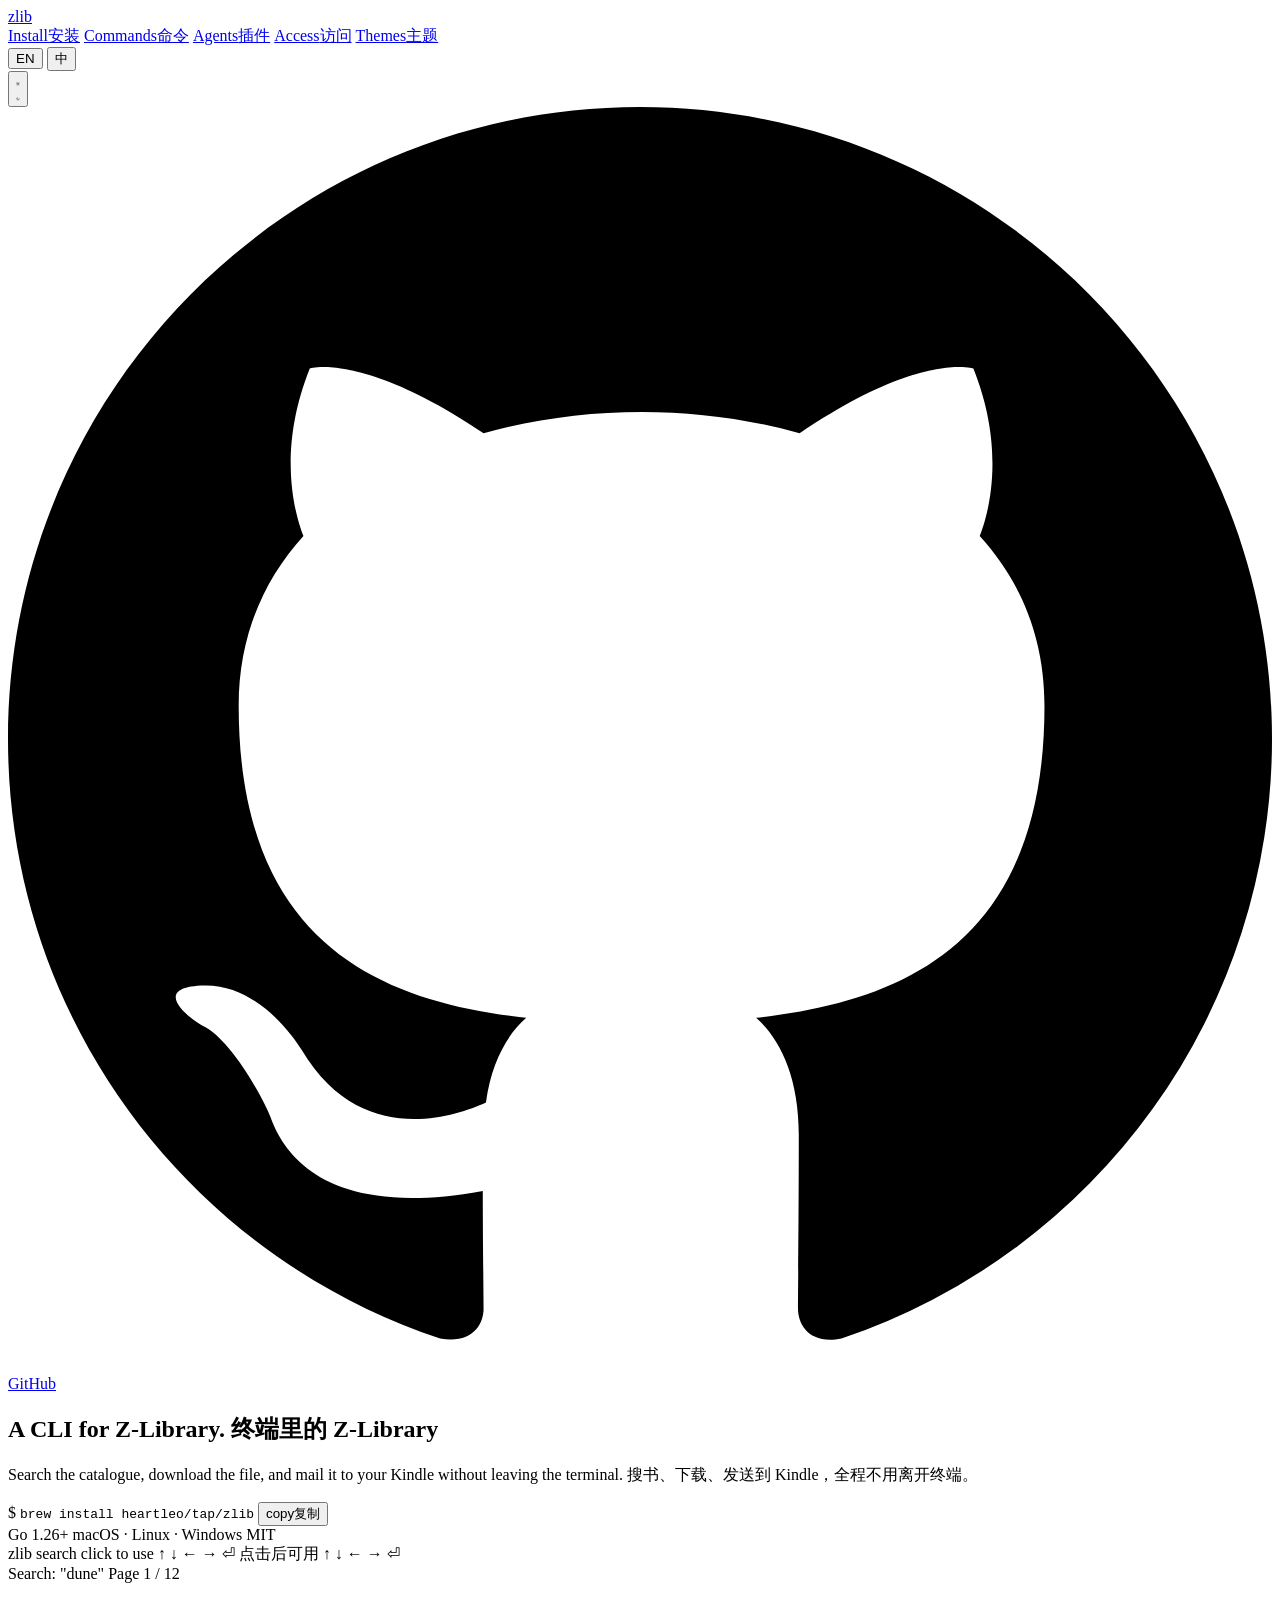
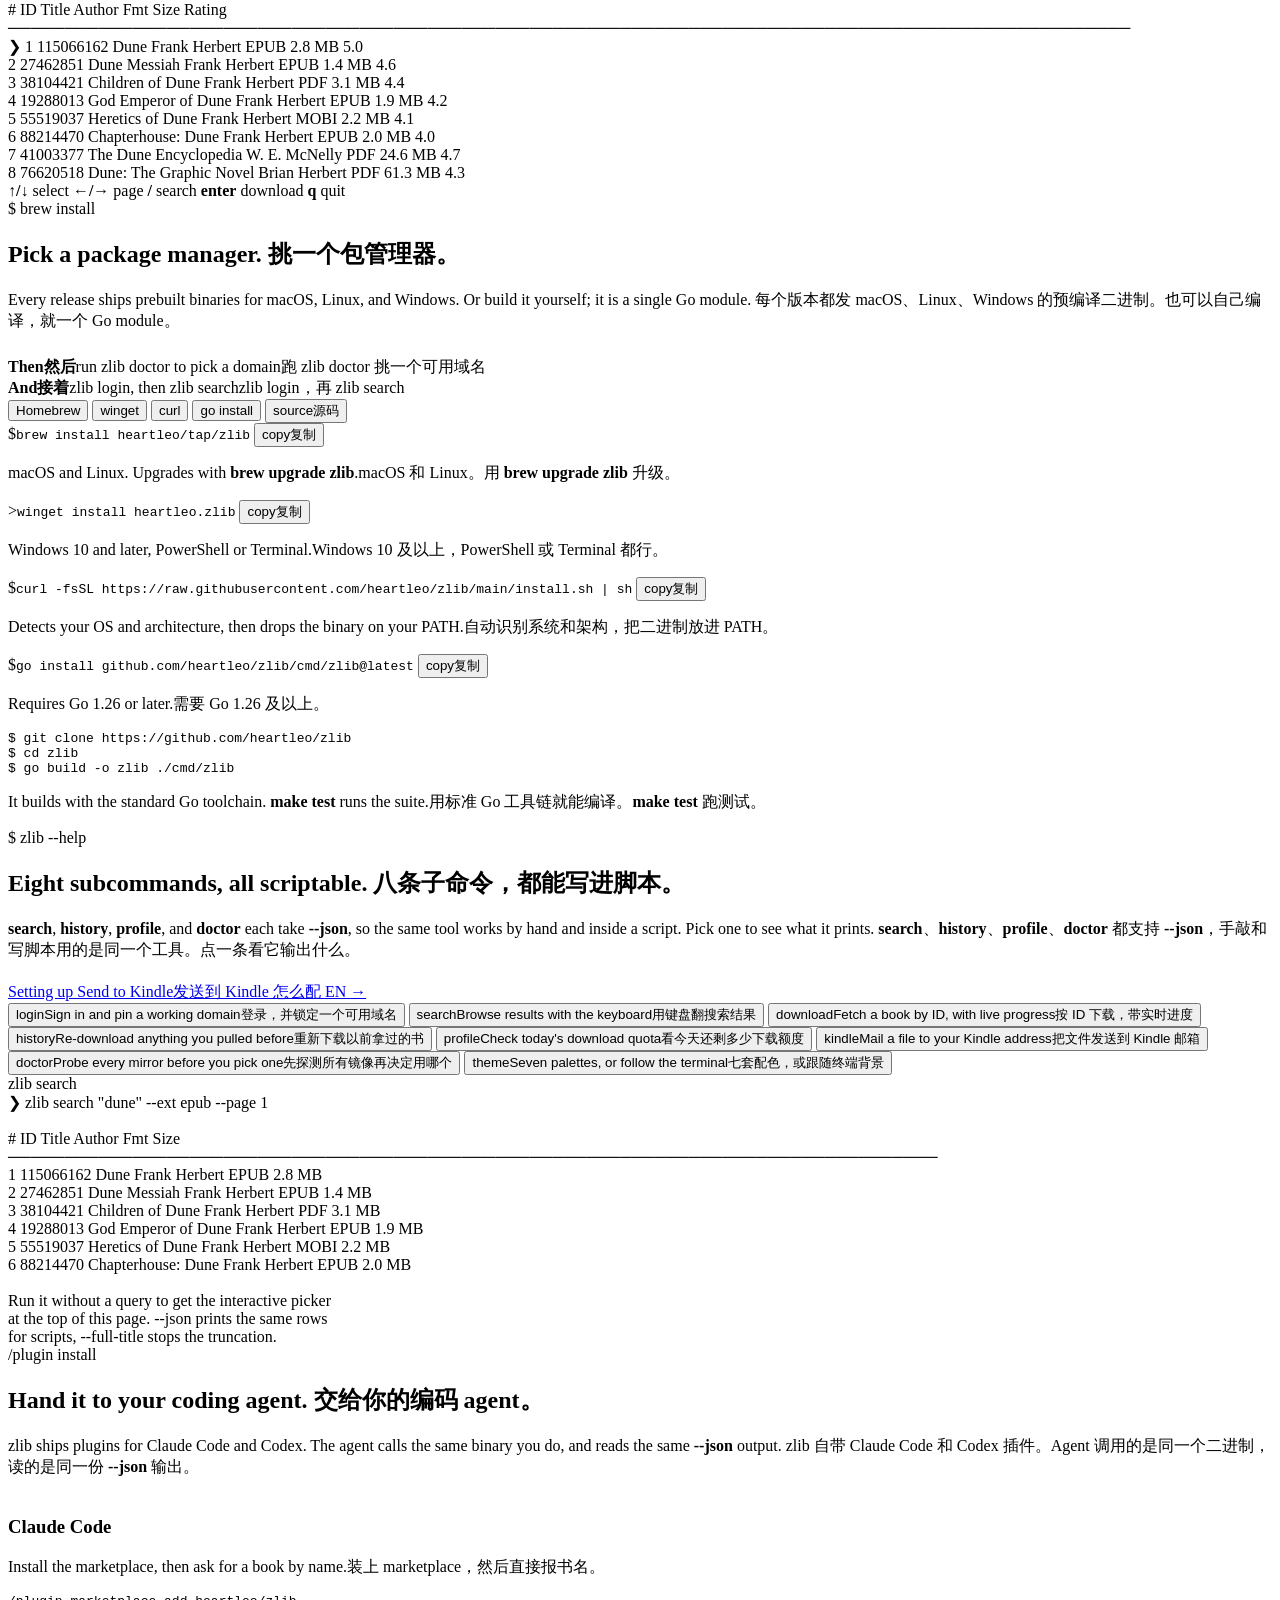
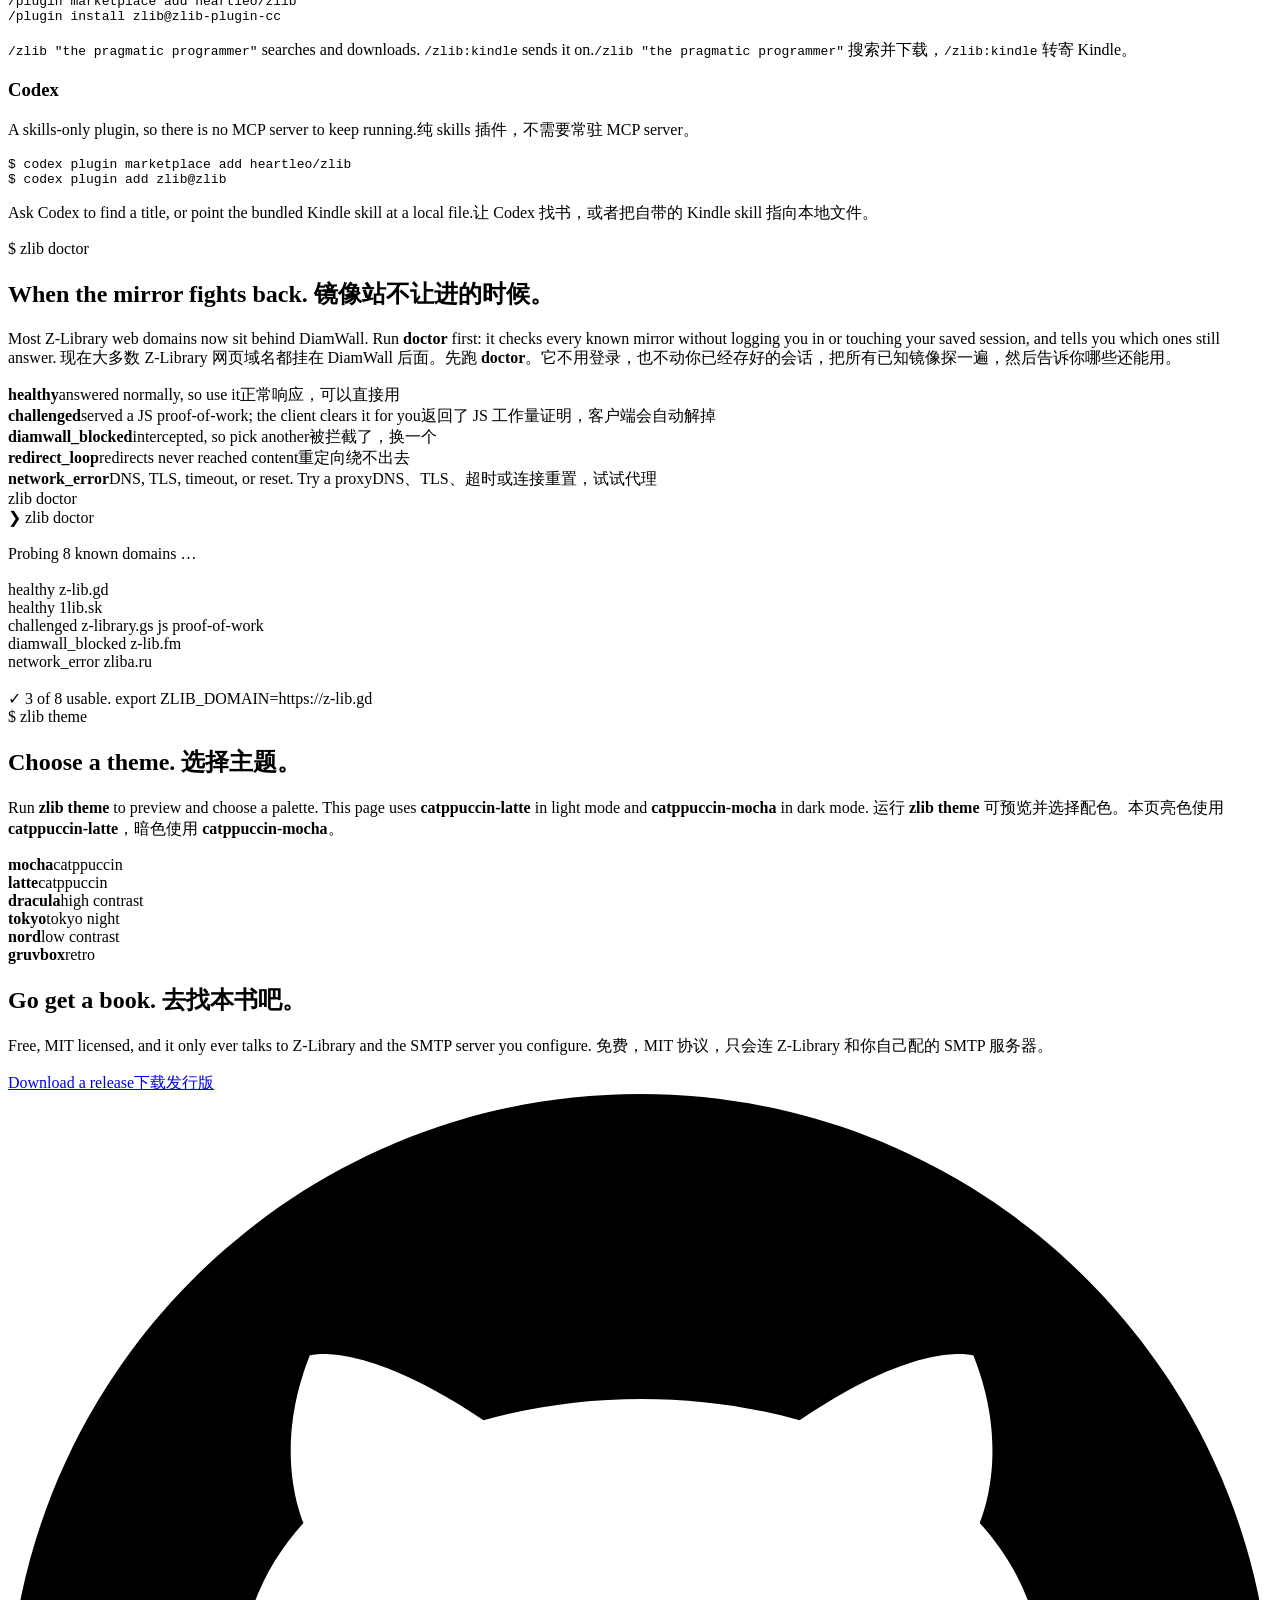
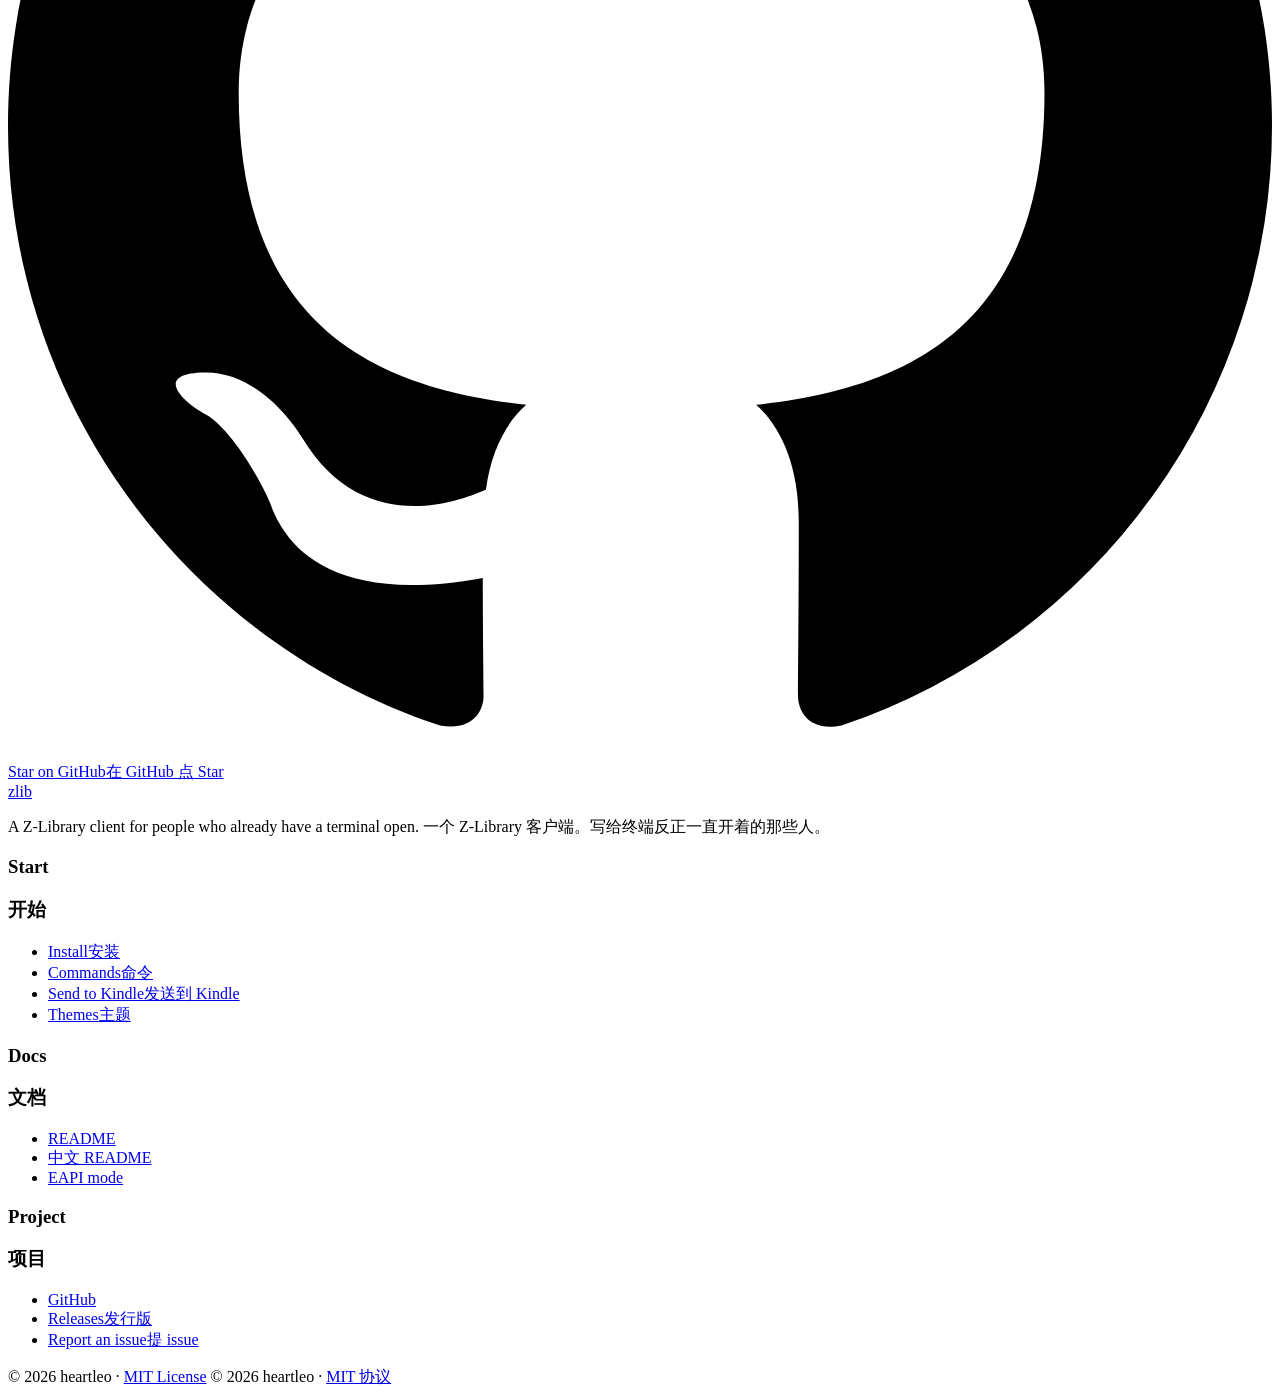
==== commit 45860634: "feat: expand EAPI CLI and persistent TUI shell" ====
--- a/site/index.html
+++ b/site/index.html
@@ -307,12 +307,12 @@
 <section class="wrap band" id="themes">
   <div class="eyebrow">$ zlib theme</div>
   <h2 class="sec">
-    <span data-i18n="en">Set one, or follow the terminal.</span>
-    <span data-i18n="zh">选一套，或者跟着终端走。</span>
+    <span data-i18n="en">Choose a theme.</span>
+    <span data-i18n="zh">选择主题。</span>
   </h2>
   <p class="lede">
-    <span data-i18n="en">These are the palettes your editor probably already uses, and <b class="mono">zlib theme auto</b> reads your terminal background to choose between them. This page is set in two: <b class="mono">latte</b> in light, <b class="mono">mocha</b> in dark.</span>
-    <span data-i18n="zh">这些配色你的编辑器多半已经在用了，<b class="mono">zlib theme auto</b> 会读终端背景色自己挑。这个页面用了其中两套：亮色 <b class="mono">latte</b>，暗色 <b class="mono">mocha</b>。</span>
+    <span data-i18n="en">Run <b class="mono">zlib theme</b> to preview and choose a palette. This page uses <b class="mono">catppuccin-latte</b> in light mode and <b class="mono">catppuccin-mocha</b> in dark mode.</span>
+    <span data-i18n="zh">运行 <b class="mono">zlib theme</b> 可预览并选择配色。本页亮色使用 <b class="mono">catppuccin-latte</b>，暗色使用 <b class="mono">catppuccin-mocha</b>。</span>
   </p>
   <div class="swatches" id="swatches"></div>
 </section>
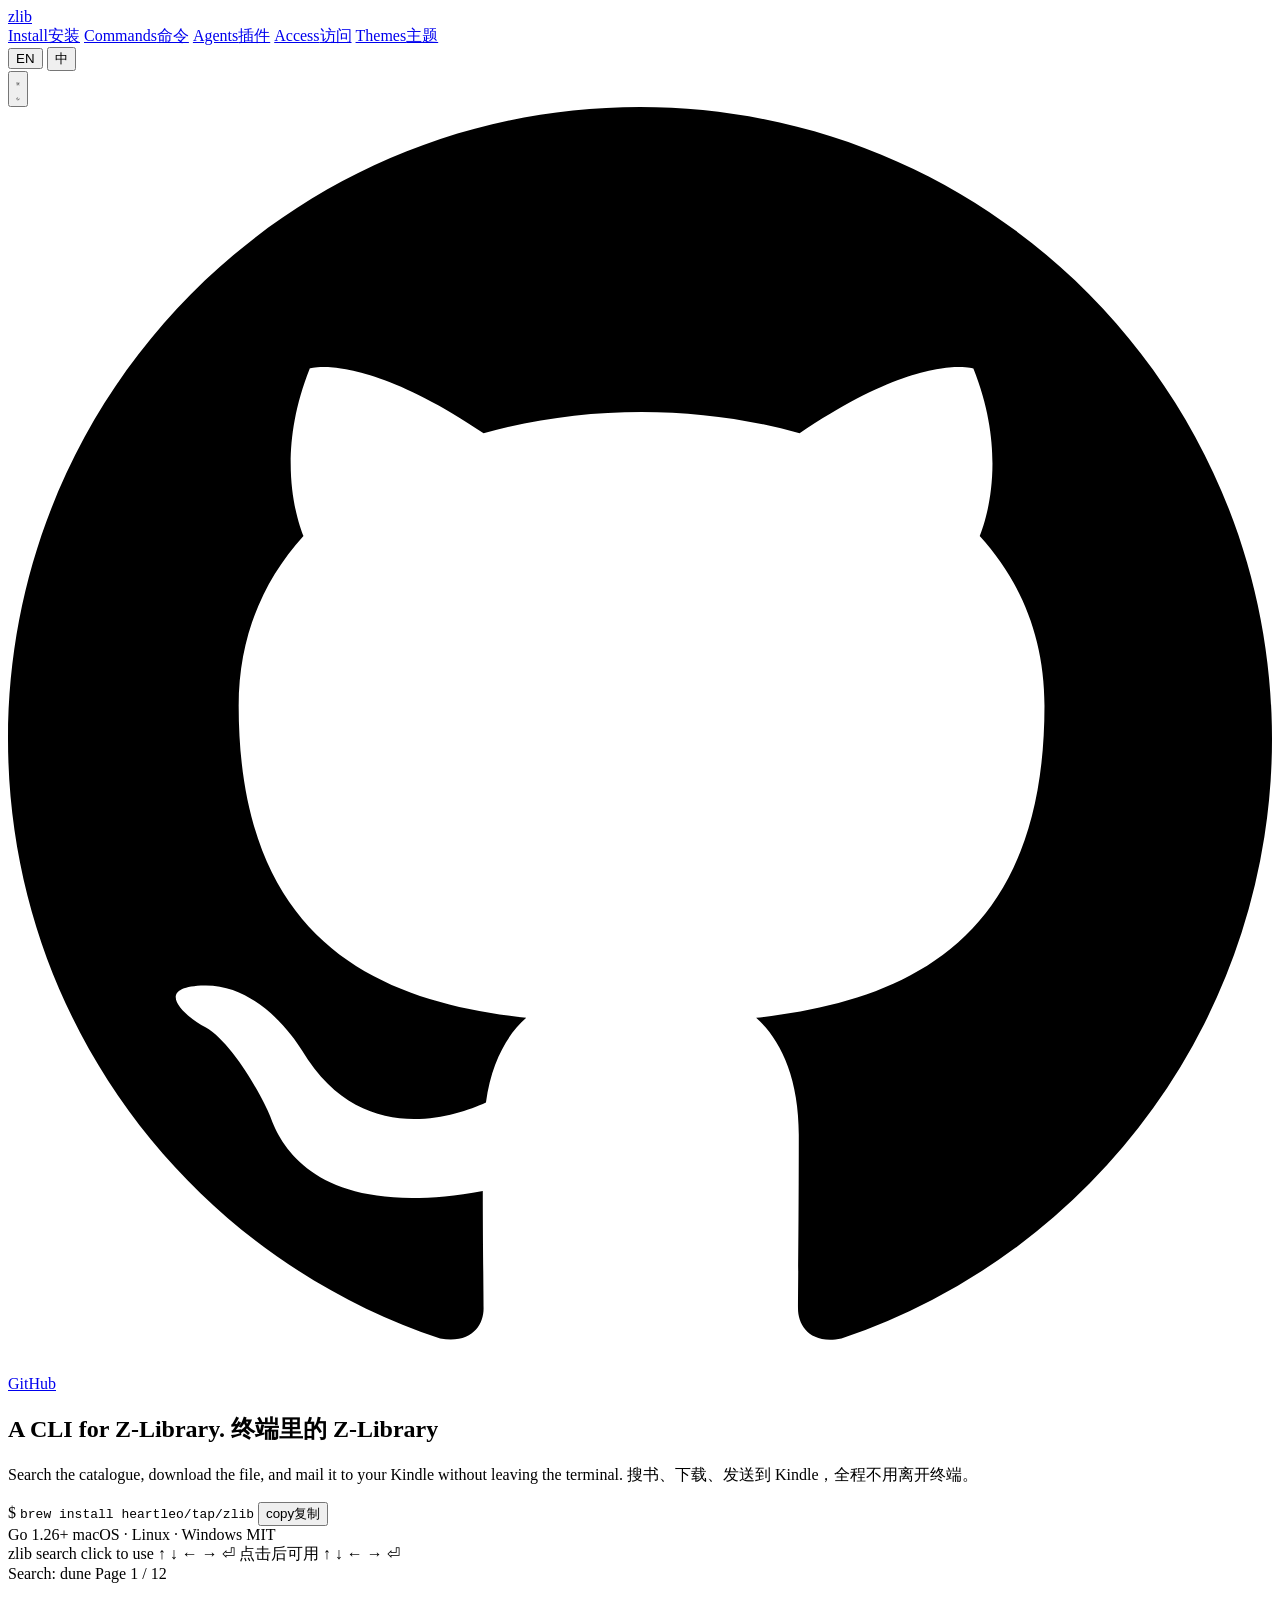
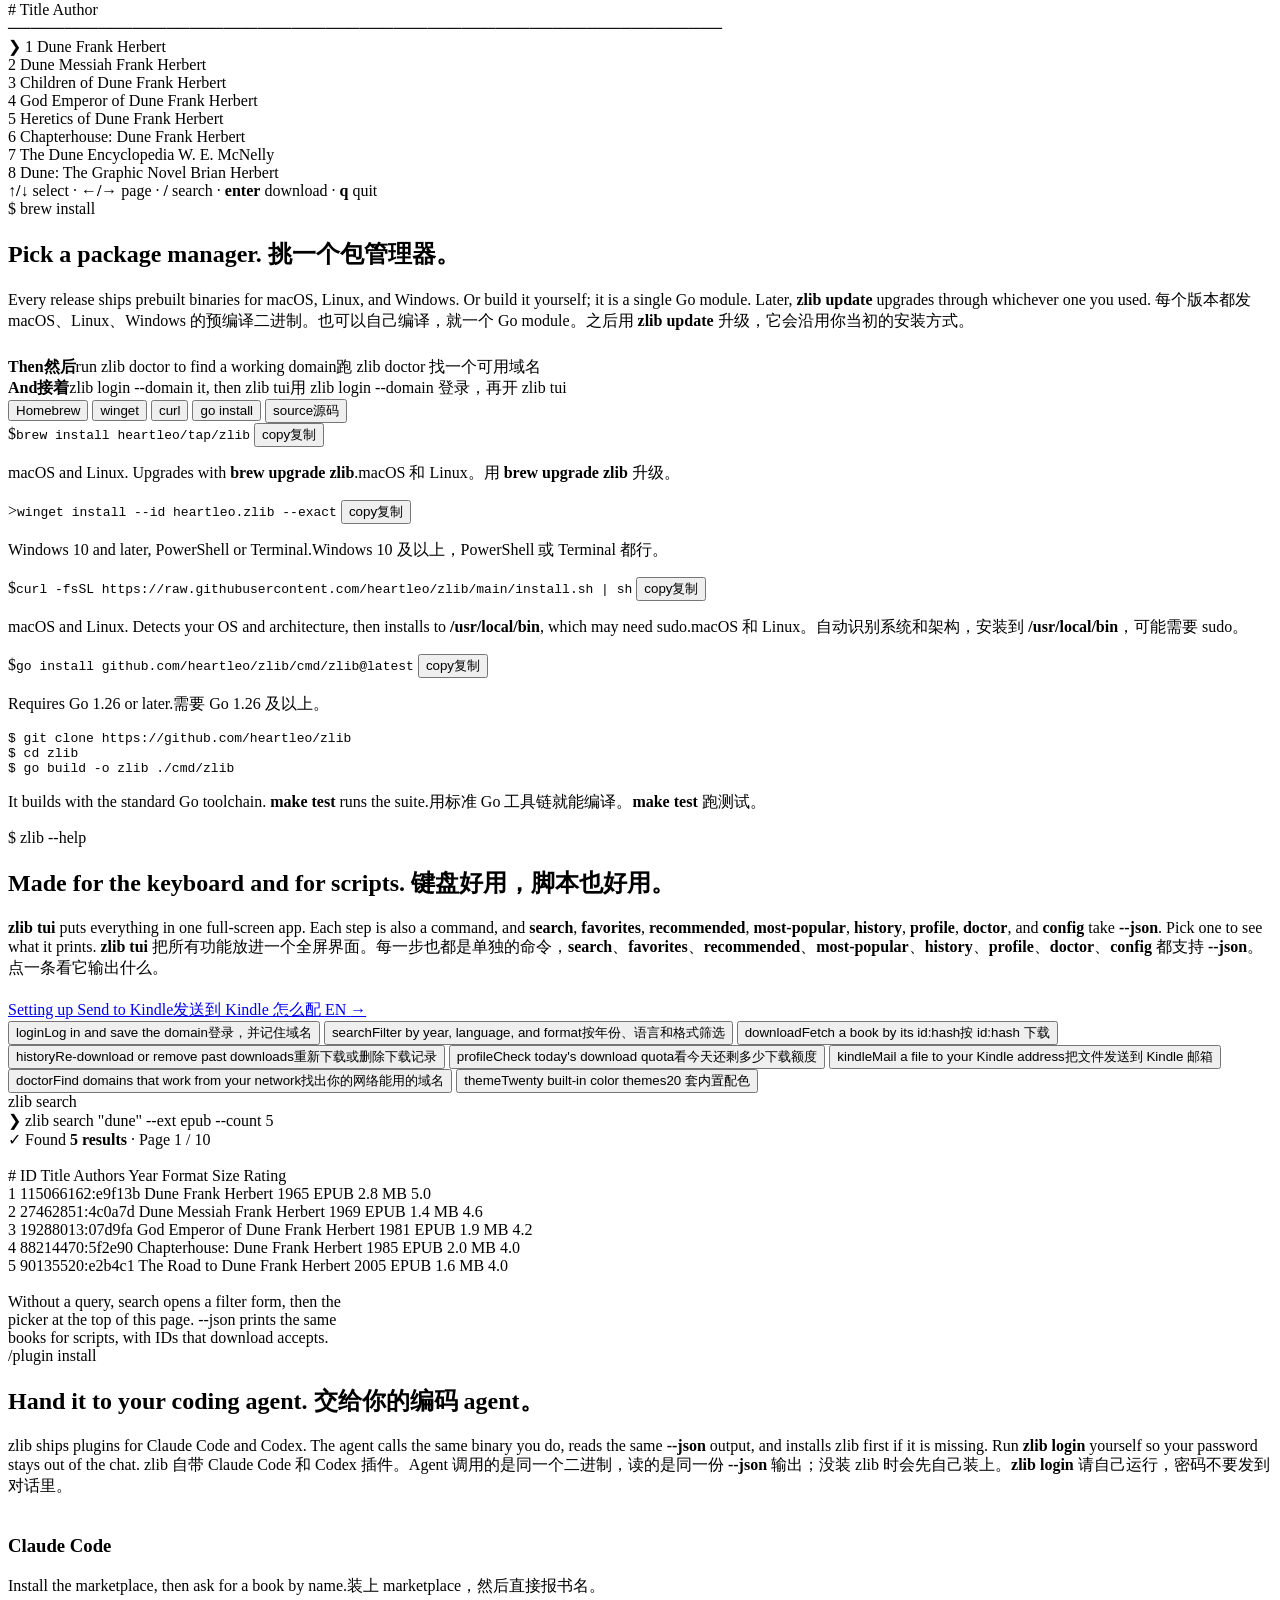
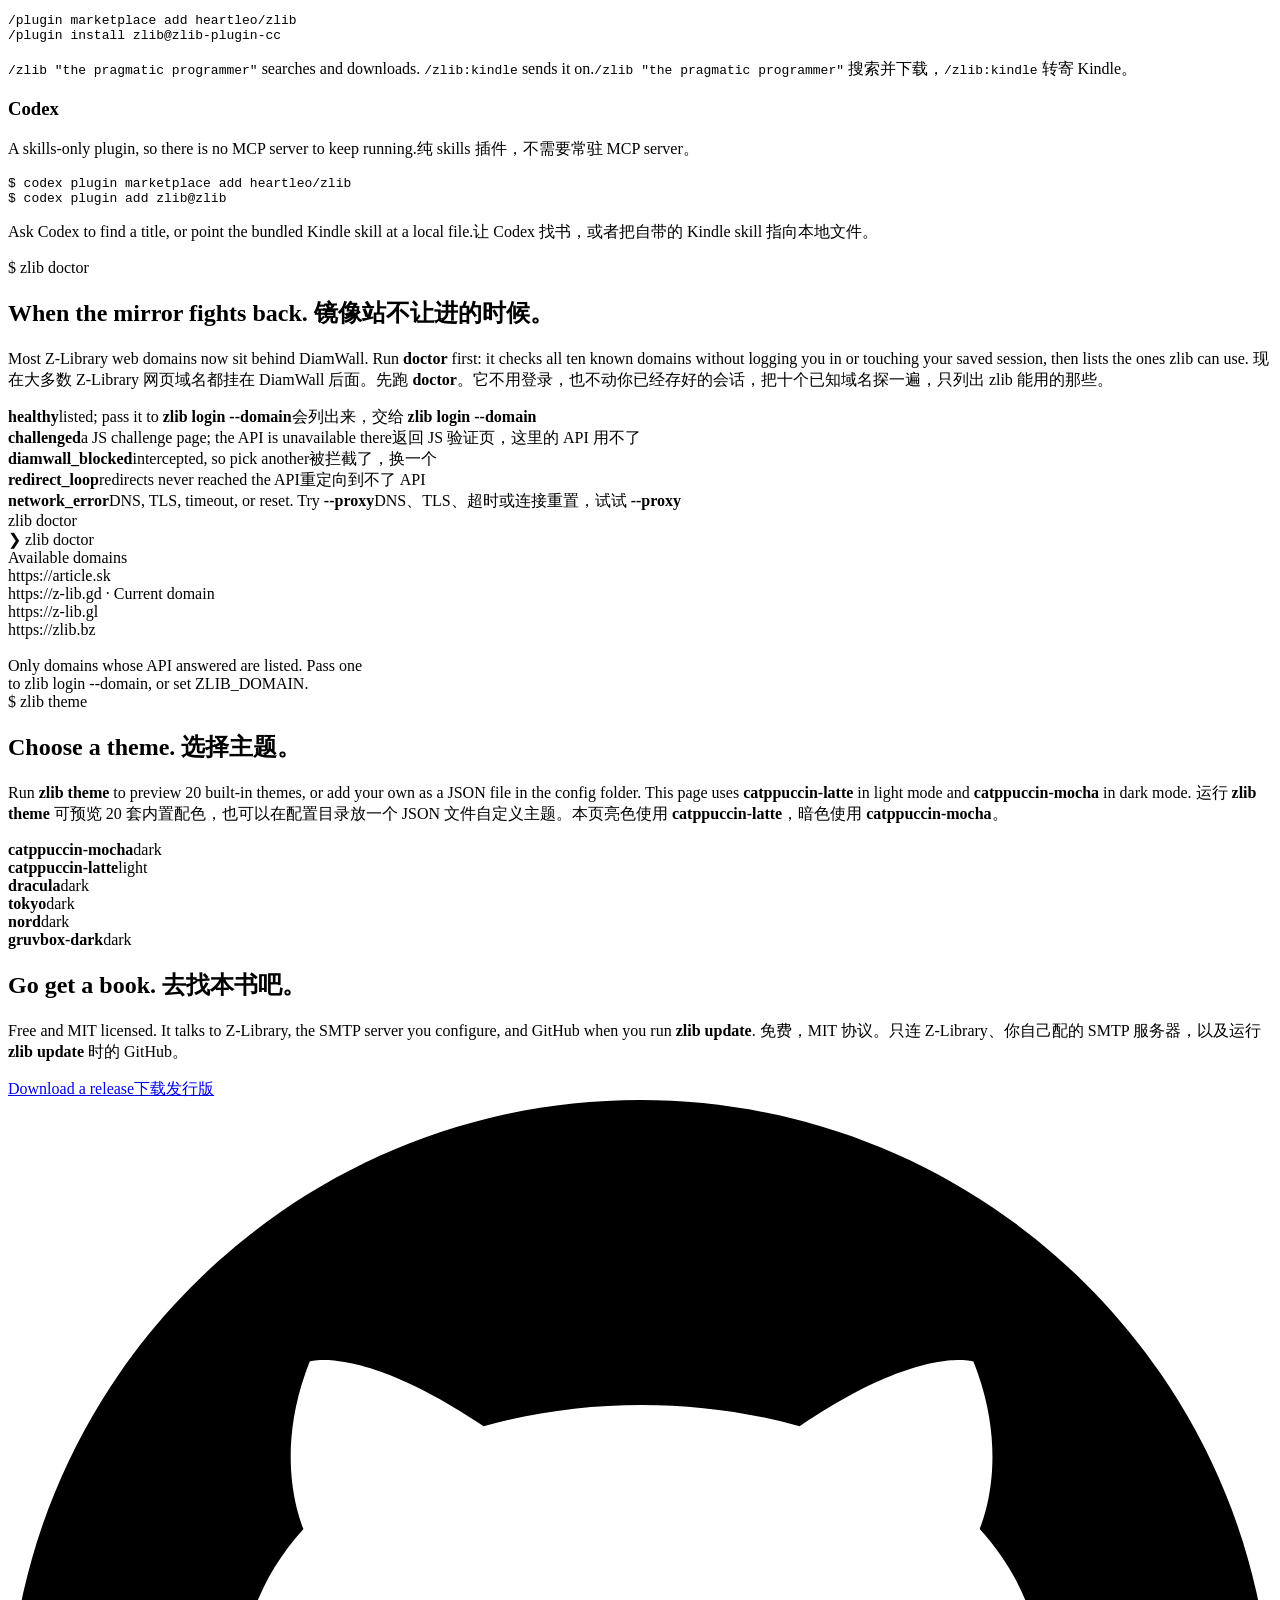
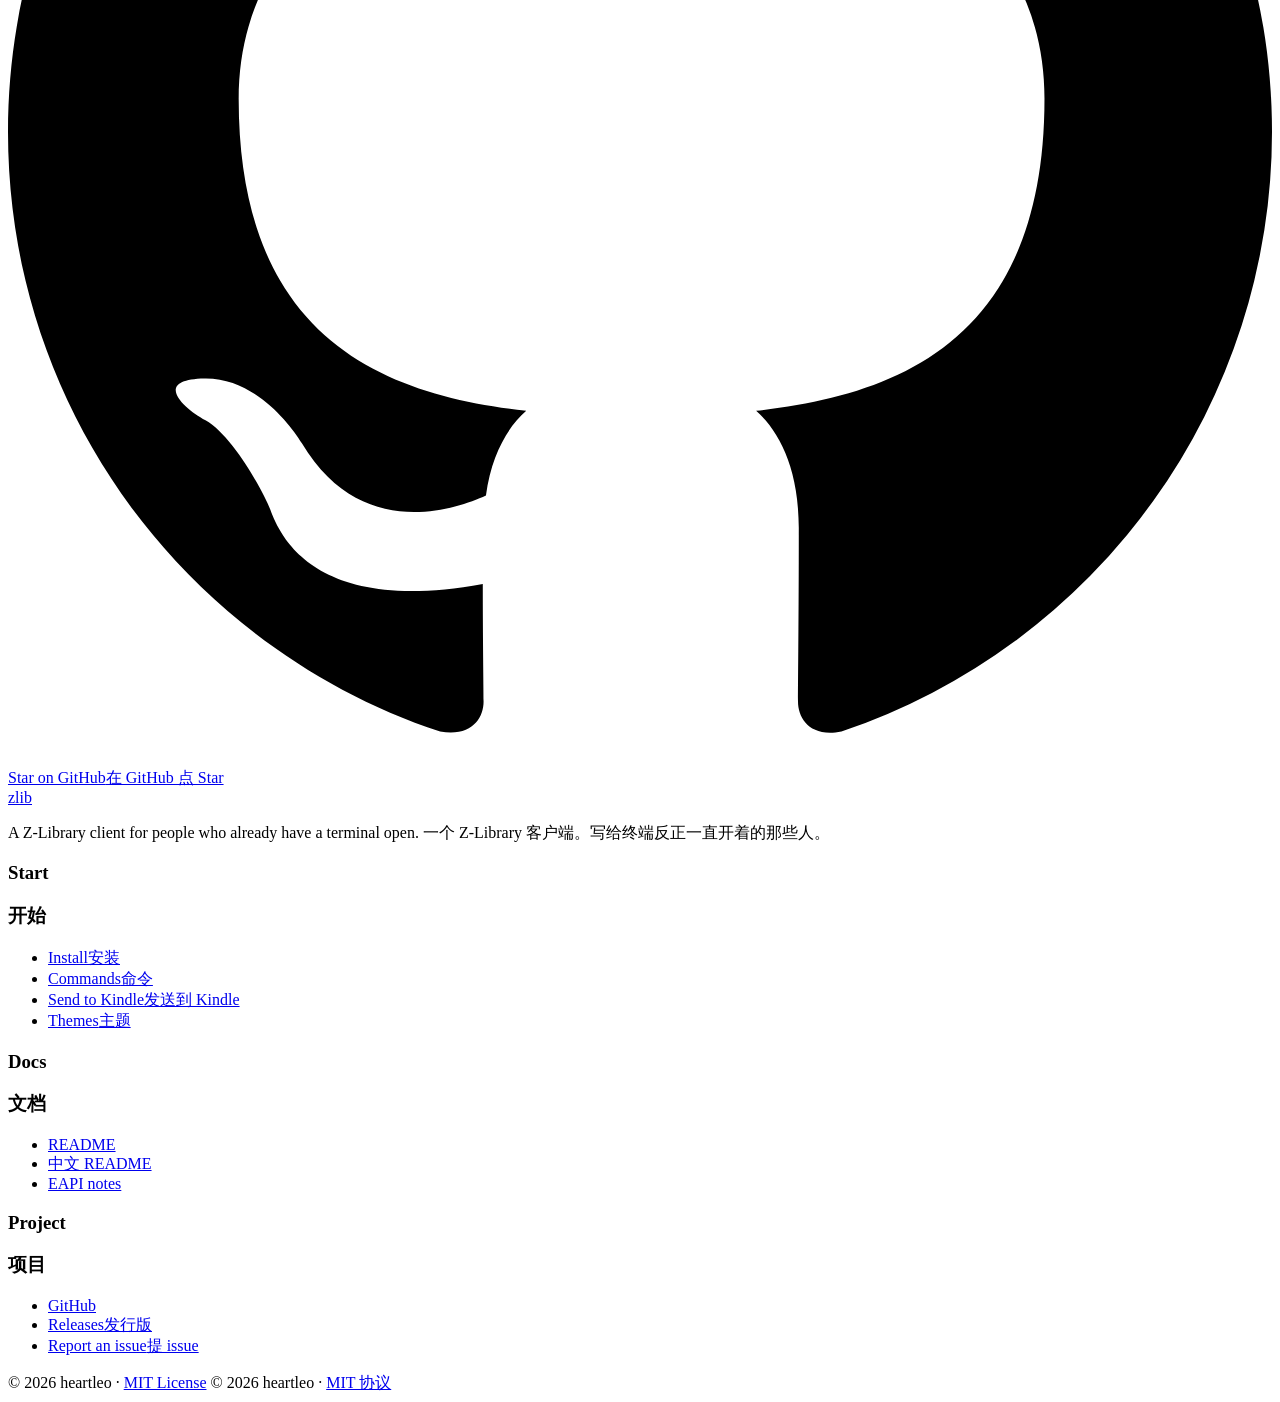
==== commit de335364: "docs(site): match the site to the CLI and fix layout and contrast - Make the hero picker, command tr" ====
--- a/site/index.html
+++ b/site/index.html
@@ -47,9 +47,24 @@
   "screenshot": "https://zlib.heartleo.dev/og.png"
 }
 </script>
+<script>
+(() => {
+  const r = document.documentElement;
+  let t, l;
+  try { t = localStorage.getItem("zlib.theme"); l = localStorage.getItem("zlib.lang"); } catch {}
+  r.dataset.theme = t || (matchMedia("(prefers-color-scheme: light)").matches ? "latte" : "mocha");
+  /* Mirror setLang() below so Chinese readers never see English first.
+     Only on the English page: /zh/ ships with data-lang="zh". */
+  if (r.dataset.lang === "en" &&
+      (l || ((navigator.language || "en").toLowerCase().startsWith("zh") ? "zh" : "en")) === "zh") {
+    r.dataset.lang = "zh";
+    r.lang = "zh-Hans";
+  }
+})();
+</script>
 <link rel="preconnect" href="https://fonts.googleapis.com">
 <link rel="preconnect" href="https://fonts.gstatic.com" crossorigin>
-<link href="https://fonts.googleapis.com/css2?family=Literata:opsz,wght@7..72,300;7..72,400;7..72,500;7..72,600;7..72,700&family=JetBrains+Mono:wght@400;500;700&display=swap" rel="stylesheet">
+<link href="https://fonts.googleapis.com/css2?family=Literata:opsz,wght@7..72,400;7..72,500;7..72,600;7..72,700&family=JetBrains+Mono:wght@400;500;700&display=swap" rel="stylesheet">
 <link rel="stylesheet" href="/style.css">
 </head>
 <body>
@@ -142,12 +157,12 @@
         <span data-i18n="zh">挑一个包管理器。</span>
       </h2>
       <p class="lede">
-        <span data-i18n="en">Every release ships prebuilt binaries for macOS, Linux, and Windows. Or build it yourself; it is a single Go module.</span>
-        <span data-i18n="zh">每个版本都发 macOS、Linux、Windows 的预编译二进制。也可以自己编译，就一个 Go module。</span>
+        <span data-i18n="en">Every release ships prebuilt binaries for macOS, Linux, and Windows. Or build it yourself; it is a single Go module. Later, <b class="mono">zlib update</b> upgrades through whichever one you used.</span>
+        <span data-i18n="zh">每个版本都发 macOS、Linux、Windows 的预编译二进制。也可以自己编译，就一个 Go module。之后用 <b class="mono">zlib update</b> 升级，它会沿用你当初的安装方式。</span>
       </p>
       <div class="status-key next" style="margin-top:1.6rem">
-        <div><b data-i18n="en">Then</b><b data-i18n="zh">然后</b><span data-i18n="en">run <span style="color:var(--accent)">zlib doctor</span> to pick a domain</span><span data-i18n="zh">跑 <span style="color:var(--accent)">zlib doctor</span> 挑一个可用域名</span></div>
-        <div><b data-i18n="en">And</b><b data-i18n="zh">接着</b><span data-i18n="en"><span style="color:var(--accent)">zlib login</span>, then <span style="color:var(--accent)">zlib search</span></span><span data-i18n="zh"><span style="color:var(--accent)">zlib login</span>，再 <span style="color:var(--accent)">zlib search</span></span></div>
+        <div><b data-i18n="en">Then</b><b data-i18n="zh">然后</b><span data-i18n="en">run <span style="color:var(--accent)">zlib doctor</span> to find a working domain</span><span data-i18n="zh">跑 <span style="color:var(--accent)">zlib doctor</span> 找一个可用域名</span></div>
+        <div><b data-i18n="en">And</b><b data-i18n="zh">接着</b><span data-i18n="en"><span style="color:var(--accent)">zlib login --domain</span> it, then <span style="color:var(--accent)">zlib tui</span></span><span data-i18n="zh">用 <span style="color:var(--accent)">zlib login --domain</span> 登录，再开 <span style="color:var(--accent)">zlib tui</span></span></div>
       </div>
     </div>
 
@@ -169,8 +184,8 @@
       </div>
       <div class="pane" data-pane="winget">
         <div class="cmdline" style="max-width:none">
-          <span class="p">&gt;</span><code>winget install heartleo.zlib</code>
-          <button class="copy" type="button" data-copy="winget install heartleo.zlib"><span data-i18n="en">copy</span><span data-i18n="zh">复制</span></button>
+          <span class="p">&gt;</span><code>winget install --id heartleo.zlib --exact</code>
+          <button class="copy" type="button" data-copy="winget install --id heartleo.zlib --exact"><span data-i18n="en">copy</span><span data-i18n="zh">复制</span></button>
         </div>
         <p class="note"><span data-i18n="en">Windows 10 and later, PowerShell or Terminal.</span><span data-i18n="zh">Windows 10 及以上，PowerShell 或 Terminal 都行。</span></p>
       </div>
@@ -179,7 +194,7 @@
           <span class="p">$</span><code>curl -fsSL https://raw.githubusercontent.com/heartleo/zlib/main/install.sh | sh</code>
           <button class="copy" type="button" data-copy="curl -fsSL https://raw.githubusercontent.com/heartleo/zlib/main/install.sh | sh"><span data-i18n="en">copy</span><span data-i18n="zh">复制</span></button>
         </div>
-        <p class="note"><span data-i18n="en">Detects your OS and architecture, then drops the binary on your PATH.</span><span data-i18n="zh">自动识别系统和架构，把二进制放进 PATH。</span></p>
+        <p class="note"><span data-i18n="en">macOS and Linux. Detects your OS and architecture, then installs to <b>/usr/local/bin</b>, which may need sudo.</span><span data-i18n="zh">macOS 和 Linux。自动识别系统和架构，安装到 <b>/usr/local/bin</b>，可能需要 sudo。</span></p>
       </div>
       <div class="pane" data-pane="go">
         <div class="cmdline" style="max-width:none">
@@ -204,12 +219,12 @@
 <section class="wrap band" id="commands">
   <div class="eyebrow">$ zlib --help</div>
   <h2 class="sec">
-    <span data-i18n="en">Eight subcommands, all scriptable.</span>
-    <span data-i18n="zh">八条子命令，都能写进脚本。</span>
+    <span data-i18n="en">Made for the keyboard and for scripts.</span>
+    <span data-i18n="zh">键盘好用，脚本也好用。</span>
   </h2>
   <p class="lede" style="margin-bottom:1.3rem">
-    <span data-i18n="en"><b class="mono">search</b>, <b class="mono">history</b>, <b class="mono">profile</b>, and <b class="mono">doctor</b> each take <b class="mono">--json</b>, so the same tool works by hand and inside a script. Pick one to see what it prints.</span>
-    <span data-i18n="zh"><b class="mono">search</b>、<b class="mono">history</b>、<b class="mono">profile</b>、<b class="mono">doctor</b> 都支持 <b class="mono">--json</b>，手敲和写脚本用的是同一个工具。点一条看它输出什么。</span>
+    <span data-i18n="en"><b class="mono">zlib tui</b> puts everything in one full-screen app. Each step is also a command, and <b class="mono">search</b>, <b class="mono">favorites</b>, <b class="mono">recommended</b>, <b class="mono">most-popular</b>, <b class="mono">history</b>, <b class="mono">profile</b>, <b class="mono">doctor</b>, and <b class="mono">config</b> take <b class="mono">--json</b>. Pick one to see what it prints.</span>
+    <span data-i18n="zh"><b class="mono">zlib tui</b> 把所有功能放进一个全屏界面。每一步也都是单独的命令，<b class="mono">search</b>、<b class="mono">favorites</b>、<b class="mono">recommended</b>、<b class="mono">most-popular</b>、<b class="mono">history</b>、<b class="mono">profile</b>、<b class="mono">doctor</b>、<b class="mono">config</b> 都支持 <b class="mono">--json</b>。点一条看它输出什么。</span>
   </p>
   <a class="pill-link" href="/send-to-kindle/" style="margin-bottom:2.6rem">
     <span data-i18n="en">Setting up Send to Kindle</span><span data-i18n="zh">发送到 Kindle 怎么配</span>
@@ -219,14 +234,14 @@
 
   <div class="cmd-grid">
     <div class="cmd-list" role="tablist" aria-label="Commands">
-      <button type="button" role="tab" aria-selected="false" data-cmd="login"><span class="k">login</span><span class="d"><span data-i18n="en">Sign in and pin a working domain</span><span data-i18n="zh">登录，并锁定一个可用域名</span></span></button>
-      <button type="button" role="tab" aria-selected="true" data-cmd="search"><span class="k">search</span><span class="d"><span data-i18n="en">Browse results with the keyboard</span><span data-i18n="zh">用键盘翻搜索结果</span></span></button>
-      <button type="button" role="tab" aria-selected="false" data-cmd="download"><span class="k">download</span><span class="d"><span data-i18n="en">Fetch a book by ID, with live progress</span><span data-i18n="zh">按 ID 下载，带实时进度</span></span></button>
-      <button type="button" role="tab" aria-selected="false" data-cmd="history"><span class="k">history</span><span class="d"><span data-i18n="en">Re-download anything you pulled before</span><span data-i18n="zh">重新下载以前拿过的书</span></span></button>
+      <button type="button" role="tab" aria-selected="false" data-cmd="login"><span class="k">login</span><span class="d"><span data-i18n="en">Log in and save the domain</span><span data-i18n="zh">登录，并记住域名</span></span></button>
+      <button type="button" role="tab" aria-selected="true" data-cmd="search"><span class="k">search</span><span class="d"><span data-i18n="en">Filter by year, language, and format</span><span data-i18n="zh">按年份、语言和格式筛选</span></span></button>
+      <button type="button" role="tab" aria-selected="false" data-cmd="download"><span class="k">download</span><span class="d"><span data-i18n="en">Fetch a book by its id:hash</span><span data-i18n="zh">按 id:hash 下载</span></span></button>
+      <button type="button" role="tab" aria-selected="false" data-cmd="history"><span class="k">history</span><span class="d"><span data-i18n="en">Re-download or remove past downloads</span><span data-i18n="zh">重新下载或删除下载记录</span></span></button>
       <button type="button" role="tab" aria-selected="false" data-cmd="profile"><span class="k">profile</span><span class="d"><span data-i18n="en">Check today's download quota</span><span data-i18n="zh">看今天还剩多少下载额度</span></span></button>
       <button type="button" role="tab" aria-selected="false" data-cmd="kindle"><span class="k">kindle</span><span class="d"><span data-i18n="en">Mail a file to your Kindle address</span><span data-i18n="zh">把文件发送到 Kindle 邮箱</span></span></button>
-      <button type="button" role="tab" aria-selected="false" data-cmd="doctor"><span class="k">doctor</span><span class="d"><span data-i18n="en">Probe every mirror before you pick one</span><span data-i18n="zh">先探测所有镜像再决定用哪个</span></span></button>
-      <button type="button" role="tab" aria-selected="false" data-cmd="theme"><span class="k">theme</span><span class="d"><span data-i18n="en">Seven palettes, or follow the terminal</span><span data-i18n="zh">七套配色，或跟随终端背景</span></span></button>
+      <button type="button" role="tab" aria-selected="false" data-cmd="doctor"><span class="k">doctor</span><span class="d"><span data-i18n="en">Find domains that work from your network</span><span data-i18n="zh">找出你的网络能用的域名</span></span></button>
+      <button type="button" role="tab" aria-selected="false" data-cmd="theme"><span class="k">theme</span><span class="d"><span data-i18n="en">Twenty built-in color themes</span><span data-i18n="zh">20 套内置配色</span></span></button>
     </div>
 
     <div class="term">
@@ -249,8 +264,8 @@
     <span data-i18n="zh">交给你的编码 agent。</span>
   </h2>
   <p class="lede" style="margin-bottom:2.4rem">
-    <span data-i18n="en">zlib ships plugins for Claude Code and Codex. The agent calls the same binary you do, and reads the same <b class="mono">--json</b> output.</span>
-    <span data-i18n="zh">zlib 自带 Claude Code 和 Codex 插件。Agent 调用的是同一个二进制，读的是同一份 <b class="mono">--json</b> 输出。</span>
+    <span data-i18n="en">zlib ships plugins for Claude Code and Codex. The agent calls the same binary you do, reads the same <b class="mono">--json</b> output, and installs zlib first if it is missing. Run <b class="mono">zlib login</b> yourself so your password stays out of the chat.</span>
+    <span data-i18n="zh">zlib 自带 Claude Code 和 Codex 插件。Agent 调用的是同一个二进制，读的是同一份 <b class="mono">--json</b> 输出；没装 zlib 时会先自己装上。<b class="mono">zlib login</b> 请自己运行，密码不要发到对话里。</span>
   </p>
   <div class="two">
     <div class="card">
@@ -280,15 +295,15 @@
         <span data-i18n="zh">镜像站不让进的时候。</span>
       </h2>
       <p class="lede">
-        <span data-i18n="en">Most Z-Library web domains now sit behind DiamWall. Run <b class="mono">doctor</b> first: it checks every known mirror without logging you in or touching your saved session, and tells you which ones still answer.</span>
-        <span data-i18n="zh">现在大多数 Z-Library 网页域名都挂在 DiamWall 后面。先跑 <b class="mono">doctor</b>。它不用登录，也不动你已经存好的会话，把所有已知镜像探一遍，然后告诉你哪些还能用。</span>
+        <span data-i18n="en">Most Z-Library web domains now sit behind DiamWall. Run <b class="mono">doctor</b> first: it checks all ten known domains without logging you in or touching your saved session, then lists the ones zlib can use.</span>
+        <span data-i18n="zh">现在大多数 Z-Library 网页域名都挂在 DiamWall 后面。先跑 <b class="mono">doctor</b>。它不用登录，也不动你已经存好的会话，把十个已知域名探一遍，只列出 zlib 能用的那些。</span>
       </p>
       <div class="status-key">
-        <div><b class="ok">healthy</b><span data-i18n="en">answered normally, so use it</span><span data-i18n="zh">正常响应，可以直接用</span></div>
-        <div><b class="warn">challenged</b><span data-i18n="en">served a JS proof-of-work; the client clears it for you</span><span data-i18n="zh">返回了 JS 工作量证明，客户端会自动解掉</span></div>
+        <div><b class="ok">healthy</b><span data-i18n="en">listed; pass it to <b>zlib login --domain</b></span><span data-i18n="zh">会列出来，交给 <b>zlib login --domain</b></span></div>
+        <div><b class="warn">challenged</b><span data-i18n="en">a JS challenge page; the API is unavailable there</span><span data-i18n="zh">返回 JS 验证页，这里的 API 用不了</span></div>
         <div><b class="bad">diamwall_blocked</b><span data-i18n="en">intercepted, so pick another</span><span data-i18n="zh">被拦截了，换一个</span></div>
-        <div><b class="bad">redirect_loop</b><span data-i18n="en">redirects never reached content</span><span data-i18n="zh">重定向绕不出去</span></div>
-        <div><b class="bad">network_error</b><span data-i18n="en">DNS, TLS, timeout, or reset. Try a proxy</span><span data-i18n="zh">DNS、TLS、超时或连接重置，试试代理</span></div>
+        <div><b class="bad">redirect_loop</b><span data-i18n="en">redirects never reached the API</span><span data-i18n="zh">重定向到不了 API</span></div>
+        <div><b class="bad">network_error</b><span data-i18n="en">DNS, TLS, timeout, or reset. Try <b>--proxy</b></span><span data-i18n="zh">DNS、TLS、超时或连接重置，试试 <b>--proxy</b></span></div>
       </div>
     </div>
     <div class="term">
@@ -311,8 +326,8 @@
     <span data-i18n="zh">选择主题。</span>
   </h2>
   <p class="lede">
-    <span data-i18n="en">Run <b class="mono">zlib theme</b> to preview and choose a palette. This page uses <b class="mono">catppuccin-latte</b> in light mode and <b class="mono">catppuccin-mocha</b> in dark mode.</span>
-    <span data-i18n="zh">运行 <b class="mono">zlib theme</b> 可预览并选择配色。本页亮色使用 <b class="mono">catppuccin-latte</b>，暗色使用 <b class="mono">catppuccin-mocha</b>。</span>
+    <span data-i18n="en">Run <b class="mono">zlib theme</b> to preview 20 built-in themes, or add your own as a JSON file in the config folder. This page uses <b class="mono">catppuccin-latte</b> in light mode and <b class="mono">catppuccin-mocha</b> in dark mode.</span>
+    <span data-i18n="zh">运行 <b class="mono">zlib theme</b> 可预览 20 套内置配色，也可以在配置目录放一个 JSON 文件自定义主题。本页亮色使用 <b class="mono">catppuccin-latte</b>，暗色使用 <b class="mono">catppuccin-mocha</b>。</span>
   </p>
   <div class="swatches" id="swatches"></div>
 </section>
@@ -326,8 +341,8 @@
     <span data-i18n="zh">去找本书吧。</span>
   </h2>
   <p>
-    <span data-i18n="en">Free, MIT licensed, and it only ever talks to Z-Library and the SMTP server you configure.</span>
-    <span data-i18n="zh">免费，MIT 协议，只会连 Z-Library 和你自己配的 SMTP 服务器。</span>
+    <span data-i18n="en">Free and MIT licensed. It talks to Z-Library, the SMTP server you configure, and GitHub when you run <b>zlib update</b>.</span>
+    <span data-i18n="zh">免费，MIT 协议。只连 Z-Library、你自己配的 SMTP 服务器，以及运行 <b>zlib update</b> 时的 GitHub。</span>
   </p>
   <div class="btns">
     <a class="btn pri" href="https://github.com/heartleo/zlib/releases/latest" target="_blank" rel="noopener">
@@ -365,7 +380,7 @@
         <ul>
           <li><a href="https://github.com/heartleo/zlib#readme" target="_blank" rel="noopener">README</a></li>
           <li><a href="https://github.com/heartleo/zlib/blob/main/README.zh.md" target="_blank" rel="noopener">中文 README</a></li>
-          <li><a href="https://github.com/heartleo/zlib/blob/main/docs/eapi.md" target="_blank" rel="noopener">EAPI mode</a></li>
+          <li><a href="https://github.com/heartleo/zlib/blob/main/docs/eapi.md" target="_blank" rel="noopener">EAPI notes</a></li>
         </ul>
       </div>
       <div>
@@ -436,107 +451,113 @@
     $$("[data-pane]").forEach(p => p.classList.toggle("on", p.dataset.pane === k));
   }));
 
-  /* ── text helpers, matching the CLI's column widths ──── */
+  /* ── text helpers ────────────────────────────────────── */
   const trunc = (s, n) => (s.length > n ? s.slice(0, n) : s);
   const padR  = (s, n) => trunc(s, n).padEnd(n, " ");
-  const padL  = (s, n) => trunc(s, n).padStart(n, " ");
   const G     = '<span class="gap"> </span>';
 
-  /* ── hero: a replica of `zlib search` ────────────────── */
+  /* ── hero: a replica of the `zlib search` picker ─────── */
+  /* id, hash, title, author, format, size, rating, year (sample data) */
   const PAGES = [
     [
-      ["115066162", "Dune",                       "Frank Herbert",   "EPUB",  "2.8 MB", "5.0"],
-      ["27462851",  "Dune Messiah",               "Frank Herbert",   "EPUB",  "1.4 MB", "4.6"],
-      ["38104421",  "Children of Dune",           "Frank Herbert",   "PDF",   "3.1 MB", "4.4"],
-      ["19288013",  "God Emperor of Dune",        "Frank Herbert",   "EPUB",  "1.9 MB", "4.2"],
-      ["55519037",  "Heretics of Dune",           "Frank Herbert",   "MOBI",  "2.2 MB", "4.1"],
-      ["88214470",  "Chapterhouse: Dune",         "Frank Herbert",   "EPUB",  "2.0 MB", "4.0"],
-      ["41003377",  "The Dune Encyclopedia",      "W. E. McNelly",   "PDF",  "24.6 MB", "4.7"],
-      ["76620518",  "Dune: The Graphic Novel",    "Brian Herbert",   "PDF",  "61.3 MB", "4.3"]
+      ["115066162", "e9f13b", "Dune",                    "Frank Herbert", "EPUB",  "2.8 MB", "5.0", "1965"],
+      ["27462851",  "4c0a7d", "Dune Messiah",            "Frank Herbert", "EPUB",  "1.4 MB", "4.6", "1969"],
+      ["38104421",  "b81e22", "Children of Dune",        "Frank Herbert", "PDF",   "3.1 MB", "4.4", "1976"],
+      ["19288013",  "07d9fa", "God Emperor of Dune",     "Frank Herbert", "EPUB",  "1.9 MB", "4.2", "1981"],
+      ["55519037",  "a3c615", "Heretics of Dune",        "Frank Herbert", "MOBI",  "2.2 MB", "4.1", "1984"],
+      ["88214470",  "5f2e90", "Chapterhouse: Dune",      "Frank Herbert", "EPUB",  "2.0 MB", "4.0", "1985"],
+      ["41003377",  "c47b08", "The Dune Encyclopedia",   "W. E. McNelly", "PDF",  "24.6 MB", "4.7", "1984"],
+      ["76620518",  "19ad53", "Dune: The Graphic Novel", "Brian Herbert", "PDF",  "61.3 MB", "4.3", "2020"]
     ],
     [
-      ["90135520",  "The Road to Dune",           "Frank Herbert",   "EPUB",  "1.6 MB", "4.0"],
-      ["62884051",  "Sisterhood of Dune",         "Brian Herbert",   "EPUB",  "2.4 MB", "3.9"],
-      ["11390745",  "Mentats of Dune",            "Brian Herbert",   "EPUB",  "2.3 MB", "3.8"],
-      ["47712806",  "Navigators of Dune",         "Brian Herbert",   "EPUB",  "2.5 MB", "3.8"],
-      ["30948117",  "Dune: House Atreides",       "Brian Herbert",   "PDF",   "4.8 MB", "4.1"],
-      ["88230948",  "Dune: House Harkonnen",      "Brian Herbert",   "PDF",   "4.6 MB", "4.0"],
-      ["71204458",  "Dune: House Corrino",        "Brian Herbert",   "EPUB",  "2.7 MB", "4.0"],
-      ["55190322",  "Paul of Dune",               "Brian Herbert",   "EPUB",  "2.6 MB", "3.9"]
+      ["90135520",  "e2b4c1", "The Road to Dune",        "Frank Herbert", "EPUB",  "1.6 MB", "4.0", "2005"],
+      ["62884051",  "7a90de", "Sisterhood of Dune",      "Brian Herbert", "EPUB",  "2.4 MB", "3.9", "2012"],
+      ["11390745",  "d05f37", "Mentats of Dune",         "Brian Herbert", "EPUB",  "2.3 MB", "3.8", "2014"],
+      ["47712806",  "3be812", "Navigators of Dune",      "Brian Herbert", "EPUB",  "2.5 MB", "3.8", "2016"],
+      ["30948117",  "f61c4a", "Dune: House Atreides",    "Brian Herbert", "PDF",   "4.8 MB", "4.1", "1999"],
+      ["88230948",  "8e27b5", "Dune: House Harkonnen",   "Brian Herbert", "PDF",   "4.6 MB", "4.0", "2000"],
+      ["71204458",  "2d93f0", "Dune: House Corrino",     "Brian Herbert", "EPUB",  "2.7 MB", "4.0", "2001"],
+      ["55190322",  "c1e86b", "Paul of Dune",            "Brian Herbert", "EPUB",  "2.6 MB", "3.9", "2008"]
     ]
   ];
   const TOTAL_PAGES = 12;
-  const fmtClass = f => ({ EPUB: "f-epub", PDF: "f-pdf", MOBI: "f-mobi", FB2: "f-fb2" }[f] || "ti");
+  const ref = b => b[0] + ":" + b[1];
+  const fileName = b => b[2].replace(/:/g, "") + "." + b[4].toLowerCase();
 
   const picker = $("#picker");
   const out    = $("#pickerOut");
-  let page = 0, cur = 0, busy = false, timer = null;
+  let page = 0, cur = 0, busy = false, confirming = false, onDownload = true, timer = null;
 
   function head() {
     return (
-      '<div>  <span class="mauve">Search:</span> <span class="q">"dune"</span>' +
+      '<div>  <span class="mauve">Search:</span> <span class="q">dune</span>' +
       '  <span class="muted">Page ' + (page + 1) + " / " + TOTAL_PAGES + "</span></div><div>&nbsp;</div>"
     );
   }
 
+  /* Same columns as the picker in internal/cli/book_feed_view.go. */
   function table() {
     let h =
       '<div class="row hdr"><span class="c-cur"> </span><span class="c-num">' + padR("#", 2) + "</span>" + G +
-      '<span class="c-id">'    + padR("ID", 10)     + "</span>" + G +
       '<span class="c-title">' + padR("Title", 40)  + "</span>" + G +
-      '<span class="c-auth">'  + padR("Author", 15) + "</span>" + G +
-      '<span class="c-fmt">'   + padR("Fmt", 4)     + "</span>" + G +
-      '<span class="c-size">'  + padL("Size", 10)   + "</span>" + G +
-      '<span class="c-rate">'  + padL("Rating", 6)  + "</span></div>" +
-      '<div class="sep">  ' + "─".repeat(99) + "</div>";
+      '<span class="c-auth">'  + padR("Author", 15) + "</span></div>" +
+      '<div class="sep">  ' + "─".repeat(63) + "</div>";
 
     PAGES[page].forEach((b, i) => {
       const on = i === cur;
       h +=
         '<div class="row' + (on ? " on" : "") + '">' +
         '<span class="c-cur">' + (on ? "❯ " : "  ") + "</span>" +
-        '<span class="c-num n">'  + padR(String(i + 1), 2) + "</span>" + G +
-        '<span class="c-id id">'  + padR(b[0], 10)         + "</span>" + G +
-        '<span class="c-title ti">' + esc(padR(b[1], 40))  + "</span>" + G +
-        '<span class="c-auth au">'  + esc(padR(b[2], 15))  + "</span>" + G +
-        '<span class="c-fmt ' + fmtClass(b[3]) + '">' + padR(b[3], 4) + "</span>" + G +
-        '<span class="c-size sz">' + padL(b[4], 10) + "</span>" + G +
-        '<span class="c-rate ra">' + padL(b[5], 6)  + "</span></div>";
+        '<span class="c-num n">'    + padR(String(i + 1), 2) + "</span>" + G +
+        '<span class="c-title ti">' + esc(padR(b[2], 40))    + "</span>" + G +
+        '<span class="c-auth au">'  + esc(padR(b[3], 15))    + "</span></div>";
     });
 
     h +=
-      '<div class="help">  <b>↑/↓</b> select  <b>←/→</b> page  <b>/</b> search' +
-      "  <b>enter</b> download  <b>q</b> quit</div>";
+      '<div class="help">  <b>↑/↓</b> select · <b>←/→</b> page · <b>/</b> search' +
+      " · <b>enter</b> download · <b>q</b> quit</div>";
     return h;
   }
 
   const render = () => { out.innerHTML = head() + table(); };
 
-  /* Enter runs the same thing the CLI does: fetch, with a progress bar. */
+  /* Enter asks first, like the CLI's "Download book?" dialog. */
+  function confirmView() {
+    const b = PAGES[page][cur];
+    const btn = (label, on) => on
+      ? '<span class="btn-on"> ' + label + " </span>"
+      : '<span class="muted">[' + label + "]</span>";
+    out.innerHTML =
+      "<div>&nbsp;</div>" +
+      '<div>  <b class="title">Download book?</b></div>' +
+      "<div>&nbsp;</div>" +
+      '<div>  <span class="ti">' + esc(b[2]) + "</span></div>" +
+      '<div>  <span class="muted">ID: ' + ref(b) + "</span></div>" +
+      "<div>&nbsp;</div>" +
+      "<div>  " + btn("Cancel", !onDownload) + "  " + btn("Download", onDownload) + "</div>" +
+      "<div>&nbsp;</div>" +
+      '<div>  <span class="muted">←/→ select · Enter · Esc</span></div>';
+  }
+
   function download() {
-    if (busy) return;
     busy = true;
-    stopDemo();
     const b = PAGES[page][cur];
-    const file = b[1].toLowerCase().replace(/[^a-z0-9]+/g, "-").replace(/^-|-$/g, "") + "." + b[3].toLowerCase();
-    const total = parseFloat(b[4]);
+    const total = parseFloat(b[5]);
     const width = 34;
     let pct = 0;
 
     const frame = () => {
       const done = Math.round((pct / 100) * width);
       out.innerHTML =
-        '<div><span class="mauve">❯</span> <span class="title">zlib download ' + b[0] + "</span></div>" +
         "<div>&nbsp;</div>" +
-        '<div>  <span class="muted">' + esc(b[1]) + "</span></div>" +
+        '<div>  Downloading: <span class="title">' + esc(b[2]) + "</span></div>" +
         '<div>  <span class="bar">' + "█".repeat(done) + "<s>" + "░".repeat(width - done) + "</s></span>" +
-        '  <span class="title">' + String(pct).padStart(3) + "%</span>" +
-        '  <span class="muted">' + (total * pct / 100).toFixed(1) + " / " + b[4] + "</span></div>" +
+        '<span class="muted">  ' + (total * pct / 100).toFixed(1) + " MB / " + total.toFixed(1) + " MB</span></div>" +
         "<div>&nbsp;</div>" +
         (pct >= 100
-          ? '<div>  <span class="green">✓</span> <span class="title">' + file + "</span></div>" +
-            '<div>  <span class="muted">saved to ./' + file + "</span></div>"
-          : '<div>  <span class="muted">press ctrl+c to cancel</span></div><div>&nbsp;</div>');
+          ? '<div>  <span class="green">✓</span> Saved to: <span class="title">~/' + esc(fileName(b)) + "</span>" +
+            ' <span class="muted">(' + Math.round(total * 1048576) + " bytes)</span></div>"
+          : '<div>  <span class="muted">esc cancel</span></div>');
     };
 
     frame();
@@ -555,11 +576,23 @@
   picker.addEventListener("keydown", e => {
     if (busy) return;
     const k = e.key;
+    if (confirming) {
+      if (k === "ArrowLeft" || k === "ArrowRight" || k === "h" || k === "l" || k === "Tab") {
+        onDownload = !onDownload; confirmView();
+      } else if (k === "Enter") {
+        confirming = false;
+        if (onDownload) download(); else render();
+      } else if (k === "Escape" || k === "q") {
+        confirming = false; render();
+      } else return;
+      e.preventDefault();
+      return;
+    }
     if (k === "ArrowDown" || k === "j")      { cur = (cur + 1) % rows(); }
     else if (k === "ArrowUp" || k === "k")   { cur = (cur - 1 + rows()) % rows(); }
     else if (k === "ArrowRight" || k === "l"){ page = (page + 1) % PAGES.length; cur = 0; }
     else if (k === "ArrowLeft"  || k === "h"){ page = (page - 1 + PAGES.length) % PAGES.length; cur = 0; }
-    else if (k === "Enter")                  { download(); e.preventDefault(); return; }
+    else if (k === "Enter")                  { stopDemo(); confirming = true; onDownload = true; confirmView(); e.preventDefault(); return; }
     else if (k === "q" || k === "Escape")    { picker.blur(); return; }
     else return;
     e.preventDefault();
@@ -569,7 +602,7 @@
   /* idle demo: drift the cursor so the page isn't dead, stop the moment
      someone takes over with the keyboard or the pointer */
   function startDemo() {
-    if (reduced || timer || busy) return;
+    if (reduced || timer || busy || confirming) return;
     timer = setInterval(() => {
       cur = (cur + 1) % rows();
       if (cur === 0) page = (page + 1) % PAGES.length;
@@ -580,7 +613,10 @@
 
   picker.addEventListener("focus", stopDemo);
   picker.addEventListener("pointerenter", stopDemo);
-  picker.addEventListener("blur", startDemo);
+  picker.addEventListener("blur", () => {
+    if (confirming) { confirming = false; render(); }
+    startDemo();
+  });
   picker.addEventListener("pointerleave", () => { if (document.activeElement !== picker) startDemo(); });
   picker.addEventListener("click", () => picker.focus());
 
@@ -588,103 +624,111 @@
   new IntersectionObserver(es => es.forEach(en => en.isIntersecting ? startDemo() : stopDemo()), { threshold: .25 })
     .observe(picker);
 
-  /* ── commands: one terminal, eight transcripts ───────── */
+  /* ── commands: one terminal, one transcript each ─────── */
+  /* Strings follow what the CLI prints; book and account data are samples. */
   const L = (cls, s) => '<div><span class="' + cls + '">' + s + "</span></div>";
   const P = s => '<div><span class="mauve">❯</span> <span class="title">' + s + "</span></div>";
+  const OK = s => '<div><span class="green">✓</span> ' + s + "</div>";
+  const INFO = s => '<div><span class="muted">→ ' + s + "</span></div>";
   const BLANK = "<div>&nbsp;</div>";
+
+  /* A lipgloss rounded-border table: header row, header rule, no row rules.
+     The web font has no box-drawing glyphs and the fallback fonts differ in
+     width, so borders are CSS lines in ch-sized cells (see .bx i in style.css). */
+  const box = (heads, rowsIn, cls, hot = -1) => {
+    const w = heads.map((hd, i) => Math.max(hd.length, ...rowsIn.map(r => r[i].length)));
+    const G = c => '<i class="' + c + '"></i>';
+    const B = '<i class="v mauve"></i>';
+    const run = n => '<i class="h" style="width:' + n + 'ch"></i>';
+    const rule = (l, m, r) => '<div class="bx mauve">' + G(l) + w.map(n => run(n + 2)).join(G(m)) + G(r) + "</div>";
+    const line = (cells, cs) => '<div class="bx">' + B +
+      cells.map((c, i) => " " + '<span class="' + cs[i] + '">' + esc(c.padEnd(w[i])) + "</span> ").join(B) + B + "</div>";
+    return rule("tl", "t", "tr") +
+      line(heads, heads.map(() => "mauve hb")) +
+      rule("vr", "x", "vl") +
+      rowsIn.map((r, i) => line(r, i === hot ? r.map(() => "mauve hb") : cls)).join("") +
+      rule("bl", "b", "br");
+  };
+
+  const EPUBS = [PAGES[0][0], PAGES[0][1], PAGES[0][3], PAGES[0][5], PAGES[1][0]];
 
   const TRANSCRIPTS = {
     login: P("zlib login --domain https://z-lib.gd") + BLANK +
-      L("muted", "  Checking https://z-lib.gd …") +
-      '<div>  <span class="green">✓</span> <span class="muted">reachable via EAPI</span></div>' + BLANK +
-      '<div>  <span class="mauve">Email</span>    <span class="title">you@example.com</span></div>' +
-      '<div>  <span class="mauve">Password</span> <span class="muted">••••••••••</span></div>' + BLANK +
-      '<div>  <span class="green">✓</span> <span class="title">Signed in as you@example.com</span></div>' +
-      L("muted", "  session → ~/.config/zlib/session.json") + BLANK +
-      L("muted", "  The password is never written to disk."),
-
-    search: P('zlib search "dune" --ext epub --page 1') + BLANK +
-      '<div class="row hdr"><span class="c-cur"> </span><span class="c-num">' + padR("#", 2) + "</span>" + G +
-      '<span class="c-id">'    + padR("ID", 10)     + "</span>" + G +
-      '<span class="c-title">' + padR("Title", 34)  + "</span>" + G +
-      '<span class="c-auth">'  + padR("Author", 15) + "</span>" + G +
-      '<span class="c-fmt">'   + padR("Fmt", 4)     + "</span>" + G +
-      '<span class="c-size">'  + padL("Size", 9)    + "</span></div>" +
-      '<div class="sep">  ' + "─".repeat(82) + "</div>" +
-      PAGES[0].slice(0, 6).map((b, i) =>
-        '<div class="row"><span class="c-cur">  </span>' +
-        '<span class="c-num n">'    + padR(String(i + 1), 2) + "</span>" + G +
-        '<span class="c-id id">'    + padR(b[0], 10)         + "</span>" + G +
-        '<span class="c-title ti">' + esc(padR(b[1], 34))    + "</span>" + G +
-        '<span class="c-auth au">'  + esc(padR(b[2], 15))    + "</span>" + G +
-        '<span class="c-fmt ' + fmtClass(b[3]) + '">' + padR(b[3], 4) + "</span>" + G +
-        '<span class="c-size sz">'  + padL(b[4], 9) + "</span></div>").join("") + BLANK +
-      L("muted", "  Run it without a query to get the interactive picker") +
-      L("muted", "  at the top of this page. --json prints the same rows") +
-      L("muted", "  for scripts, --full-title stops the truncation."),
-
-    download: P("zlib download 115066162:e9f13b --dir ./books") + BLANK +
-      '<div>  <span class="muted">Dune · Frank Herbert</span></div>' +
-      '<div>  <span class="bar">' + "█".repeat(34) + '</span>  <span class="title">100%</span>  <span class="muted">2.8 / 2.8 MB</span></div>' + BLANK +
-      '<div>  <span class="green">✓</span> <span class="title">books/dune.epub</span></div>' + BLANK +
-      L("muted", "  Ctrl+C cancels, and partial files are removed.") +
-      L("muted", "  Add --send-to-kindle to mail it on as soon as it lands."),
-
-    history: P("zlib history --format epub") + BLANK +
-      '<div class="row hdr"><span class="c-cur"> </span><span class="c-num"># </span>' + G +
-      '<span class="c-id">' + padR("ID", 10) + "</span>" + G +
-      '<span class="c-title">' + padR("Title", 40) + "</span>" + G +
-      '<span class="c-auth">' + padR("Downloaded", 15) + "</span></div>" +
-      '<div class="sep">  ' + "─".repeat(74) + "</div>" +
-      '<div class="row on"><span class="c-cur mauve">❯ </span><span class="c-num n">1 </span>' + G +
-      '<span class="c-id id">' + padR("115066162", 10) + "</span>" + G +
-      '<span class="c-title ti">' + padR("Dune", 40) + "</span>" + G +
-      '<span class="c-auth au">' + padR("2 hours ago", 15) + "</span></div>" +
-      '<div class="row"><span class="c-cur">  </span><span class="c-num n">2 </span>' + G +
-      '<span class="c-id id">' + padR("27462851", 10) + "</span>" + G +
-      '<span class="c-title ti">' + padR("Dune Messiah", 40) + "</span>" + G +
-      '<span class="c-auth au">' + padR("yesterday", 15) + "</span></div>" +
-      '<div class="row"><span class="c-cur">  </span><span class="c-num n">3 </span>' + G +
-      '<span class="c-id id">' + padR("41003377", 10) + "</span>" + G +
-      '<span class="c-title ti">' + padR("The Dune Encyclopedia", 40) + "</span>" + G +
-      '<span class="c-auth au">' + padR("Mar 12", 15) + "</span></div>" + BLANK +
-      L("muted", "  ↑/↓ select   ←/→ page   enter re-download"),
+      '<div>  <b class="mauve">Log in</b></div>' + BLANK +
+      '<div>  <span class="mauve">Email</span>     <span class="title">you@example.com</span></div>' +
+      '<div>  <span class="mauve">Password</span>  <span class="muted">••••••••••</span></div>' +
+      L("muted", "            Password is not saved") + BLANK +
+      OK('<span class="title">Logged in successfully.</span>') +
+      INFO("Wrote ZLIB_DOMAIN=https://z-lib.gd to ~/.config/zlib/.env") + BLANK +
+      L("muted", "The session is kept in ~/.config/zlib/session.json.") +
+      L("muted", "Logged in through a browser? Use --cookies FILE."),
+
+    search: P('zlib search "dune" --ext epub --count 5') +
+      OK('Found <b class="title">5 results</b> · Page 1 / 10') + BLANK +
+      box(["#", "ID", "Title", "Authors", "Year", "Format", "Size", "Rating"],
+        EPUBS.map((b, i) => [String(i + 1), ref(b), b[2], b[3], b[7], b[4], b[5], b[6]]),
+        ["n", "id", "ti", "au", "muted", "f-epub", "sz", "ra"]) + BLANK +
+      L("muted", "Without a query, search opens a filter form, then the") +
+      L("muted", "picker at the top of this page. --json prints the same") +
+      L("muted", "books for scripts, with IDs that download accepts."),
+
+    download: P("zlib download 115066162:e9f13b --dir ~/books") + BLANK +
+      '<div>  Downloading: <span class="title">Dune</span></div>' +
+      '<div>  <span class="bar">' + "█".repeat(34) + '</span><span class="muted">  2.8 MB / 2.8 MB</span></div>' + BLANK +
+      OK('Saved to: <span class="title">~/books/Dune.epub</span> <span class="muted">(2936013 bytes)</span>') + BLANK +
+      L("muted", "Ctrl+C removes the partial file, and a failed download") +
+      L("muted", "never replaces a file that is already there.") +
+      L("muted", "--send-to-kindle mails the book once it lands."),
+
+    history: P("zlib history --page 1") +
+      '<div><b class="title">Download history page 1</b></div>' + BLANK +
+      box(["#", "ID", "Title", "Format", "Size", "Date"], [
+        ["1", ref(PAGES[0][0]), "Dune",                  "epub", "2.8 MB",  "2026-10-18"],
+        ["2", ref(PAGES[0][1]), "Dune Messiah",          "epub", "1.4 MB",  "2026-10-17"],
+        ["3", ref(PAGES[0][6]), "The Dune Encyclopedia", "pdf",  "24.6 MB", "2026-09-12"]
+      ], ["n", "id", "ti", "muted", "sz", "muted"]) + BLANK +
+      L("muted", "Run it bare for the picker: enter downloads again, d") +
+      L("muted", "removes the entry. Local files stay where they are."),
 
     profile: P("zlib profile") + BLANK +
-      '<div>  <span class="mauve">Account</span>    <span class="title">you@example.com</span></div>' +
-      '<div>  <span class="mauve">Plan</span>       <span class="title">Free</span></div>' +
-      '<div>  <span class="mauve">Today</span>      <span class="bar">' + "█".repeat(6) + "<s>" + "░".repeat(18) + '</s></span>  <span class="title">6 / 10</span></div>' +
-      '<div>  <span class="mauve">Resets</span>     <span class="muted">in 7h 41m</span></div>' + BLANK +
-      L("muted", "  Turns yellow at 3 downloads left, red at 0.") +
-      L("muted", "  --json prints the same numbers for your status bar."),
-
-    kindle: P("zlib kindle send ./dune.epub") + BLANK +
-      '<div>  <span class="mauve">To</span>    <span class="title">you@kindle.com</span></div>' +
-      '<div>  <span class="mauve">From</span>  <span class="title">you@example.com</span></div>' +
-      '<div>  <span class="mauve">SMTP</span>  <span class="muted">smtp.gmail.com:587</span></div>' + BLANK +
-      '<div>  <span class="green">✓</span> <span class="title">Sent dune.epub (2.8 MB)</span></div>' + BLANK +
-      L("muted", "  EPUB · PDF · MOBI · TXT · DOC · DOCX · RTF · HTML") +
-      L("muted", "  The SMTP password lives in ZLIB_SMTP_PWD, never on disk."),
-
-    doctor: P("zlib doctor") + BLANK +
-      L("muted", "  Probing 8 known domains …") + BLANK +
-      '<div>  <span class="green">healthy</span>           <span class="title">z-lib.gd</span></div>' +
-      '<div>  <span class="green">healthy</span>           <span class="title">1lib.sk</span></div>' +
-      '<div>  <span class="yellow">challenged</span>        <span class="title">z-library.gs</span>  <span class="muted">js proof-of-work</span></div>' +
-      '<div>  <span class="red">diamwall_blocked</span>  <span class="muted">z-lib.fm</span></div>' +
-      '<div>  <span class="red">network_error</span>     <span class="muted">zliba.ru</span></div>' + BLANK +
-      '<div>  <span class="green">✓</span> <span class="title">3 of 8 usable.</span> <span class="muted">export ZLIB_DOMAIN=https://z-lib.gd</span></div>',
-
-    theme: P("zlib theme") + BLANK +
-      '<div>  <span class="mauve">Current</span>  <span class="title">auto</span> <span class="muted">→ mocha (dark terminal)</span></div>' + BLANK +
-      L("muted", "  auto     follow the terminal background") +
-      '<div>  <span class="mauve">mocha</span>    <span class="muted">catppuccin, dark</span></div>' +
-      '<div>  <span class="mauve">latte</span>    <span class="muted">catppuccin, light</span></div>' +
-      '<div>  <span class="mauve">dracula</span>  <span class="muted">high contrast</span></div>' +
-      '<div>  <span class="mauve">tokyo</span>    <span class="muted">tokyo night</span></div>' +
-      '<div>  <span class="mauve">nord</span>     <span class="muted">cool and low contrast</span></div>' +
-      '<div>  <span class="mauve">gruvbox</span>  <span class="muted">warm and retro</span></div>' + BLANK +
-      L("muted", "  zlib theme nord   sets it globally")
+      '<div><b class="title">Reader</b></div>' + BLANK +
+      '<div><b class="mauve">DAILY DOWNLOADS</b>                 <b class="title">6 / 10 used</b></div>' +
+      '<div><span class="green">' + "━".repeat(26) + '</span><span class="muted">' + "─".repeat(18) + "</span></div>" +
+      '<div><span class="muted">Resets at</span> <span class="title">2026-10-19 00:00</span></div>' + BLANK +
+      '<div><b class="mauve">ACCOUNT</b></div>' +
+      '<div><span class="muted">Email          </span><span class="title">you@example.com</span></div>' +
+      '<div><span class="muted">Kindle email   </span><span class="title">you@kindle.com</span></div>' +
+      '<div><span class="muted">Plan           </span><span class="title">Standard</span></div>' + BLANK +
+      L("muted", "The bar turns yellow at 3 downloads left, red at 0.") +
+      L("muted", "--json prints the same numbers for your status bar."),
+
+    kindle: P("zlib kindle send ./dune.epub") +
+      L("muted", "  Sending to Kindle...") +
+      OK('Email sent to Kindle address: <span class="blue">you@kindle.com</span>') +
+      INFO("Final delivery depends on Amazon approval and file compatibility.") + BLANK +
+      L("muted", "In a terminal, zlib asks before it sends.") +
+      L("muted", "EPUB · PDF · TXT · DOC · DOCX · HTML · RTF · JPG · PNG · BMP · GIF") +
+      L("muted", "The SMTP password comes from ZLIB_SMTP_PWD, never kindle.json."),
+
+    doctor: P("zlib doctor") +
+      box(["Available domains"], [
+        ["https://article.sk"],
+        ["https://z-lib.gd  · Current domain"],
+        ["https://z-lib.gl"],
+        ["https://zlib.bz"]
+      ], ["title"], 1) + BLANK +
+      L("muted", "Only domains whose API answered are listed. Pass one") +
+      L("muted", "to zlib login --domain, or set ZLIB_DOMAIN."),
+
+    theme: P("zlib theme nord") +
+      OK("Theme set to <b class=\"title\">nord</b>") +
+      INFO("Saved to: ~/.config/zlib/config.json") + BLANK +
+      L("muted", "Run zlib theme with no name to preview all 20:") +
+      '<div><span class="mauve">dark </span>  <span class="muted">catppuccin-mocha, gruvbox-dark, dracula, tokyo,</span></div>' +
+      L("muted", "       nord, solarized-dark, two-dark, … 12 in all") +
+      '<div><span class="mauve">light</span>  <span class="muted">github, catppuccin-latte, gruvbox-light,</span></div>' +
+      L("muted", "       solarized-light, coldark-cold, … 8 in all") + BLANK +
+      L("muted", "ZLIB_THEME overrides the saved choice.")
   };
 
   const cmdOut = $("#cmdOut"), cmdTitle = $("#cmdTitle");
@@ -699,14 +743,14 @@
   /* ── access panel ────────────────────────────────────── */
   $("#doctorOut").innerHTML = TRANSCRIPTS.doctor;
 
-  /* ── theme swatches: the real palettes from the source ─ */
+  /* ── theme swatches: built-in themes shipped by the CLI ─ */
   const THEMES = [
-    ["mocha",   "catppuccin",  "#1e1e2e", ["#cba6f7", "#89b4fa", "#a6e3a1", "#f9e2af", "#f38ba8"], "#b4befe", "#6c7086"],
-    ["latte",   "catppuccin",  "#eff1f5", ["#8839ef", "#1e66f5", "#40a02b", "#df8e1d", "#d20f39"], "#4c4f69", "#9ca0b0"],
-    ["dracula", "high contrast","#282a36", ["#bd93f9", "#8be9fd", "#50fa7b", "#f1fa8c", "#ff5555"], "#f8f8f2", "#6272a4"],
-    ["tokyo",   "tokyo night", "#1a1b26", ["#7aa2f7", "#7dcfff", "#9ece6a", "#e0af68", "#f7768e"], "#a9b1d6", "#565f89"],
-    ["nord",    "low contrast","#2e3440", ["#81a1c1", "#88c0d0", "#a3be8c", "#ebcb8b", "#bf616a"], "#eceff4", "#4c566a"],
-    ["gruvbox", "retro",       "#282828", ["#fe8019", "#83a598", "#b8bb26", "#fabd2f", "#fb4934"], "#ebdbb2", "#928374"]
+    ["catppuccin-mocha", "dark",  "#1e1e2e", ["#cba6f7", "#89b4fa", "#a6e3a1", "#f9e2af", "#f38ba8"], "#b4befe", "#6c7086"],
+    ["catppuccin-latte", "light", "#eff1f5", ["#8839ef", "#1e66f5", "#40a02b", "#df8e1d", "#d20f39"], "#4c4f69", "#9ca0b0"],
+    ["dracula",          "dark",  "#282a36", ["#bd93f9", "#8be9fd", "#50fa7b", "#f1fa8c", "#ff5555"], "#f8f8f2", "#6272a4"],
+    ["tokyo",            "dark",  "#1a1b26", ["#7aa2f7", "#7dcfff", "#9ece6a", "#e0af68", "#f7768e"], "#a9b1d6", "#565f89"],
+    ["nord",             "dark",  "#2e3440", ["#81a1c1", "#88c0d0", "#a3be8c", "#ebcb8b", "#bf616a"], "#eceff4", "#4c566a"],
+    ["gruvbox-dark",     "dark",  "#282828", ["#fe8019", "#83a598", "#b8bb26", "#fabd2f", "#fb4934"], "#ebdbb2", "#928374"]
   ];
   $("#swatches").innerHTML = THEMES.map(([name, note, bg, cols, fg, mut]) =>
     '<div class="sw"><div class="top" style="background:' + bg + '">' +
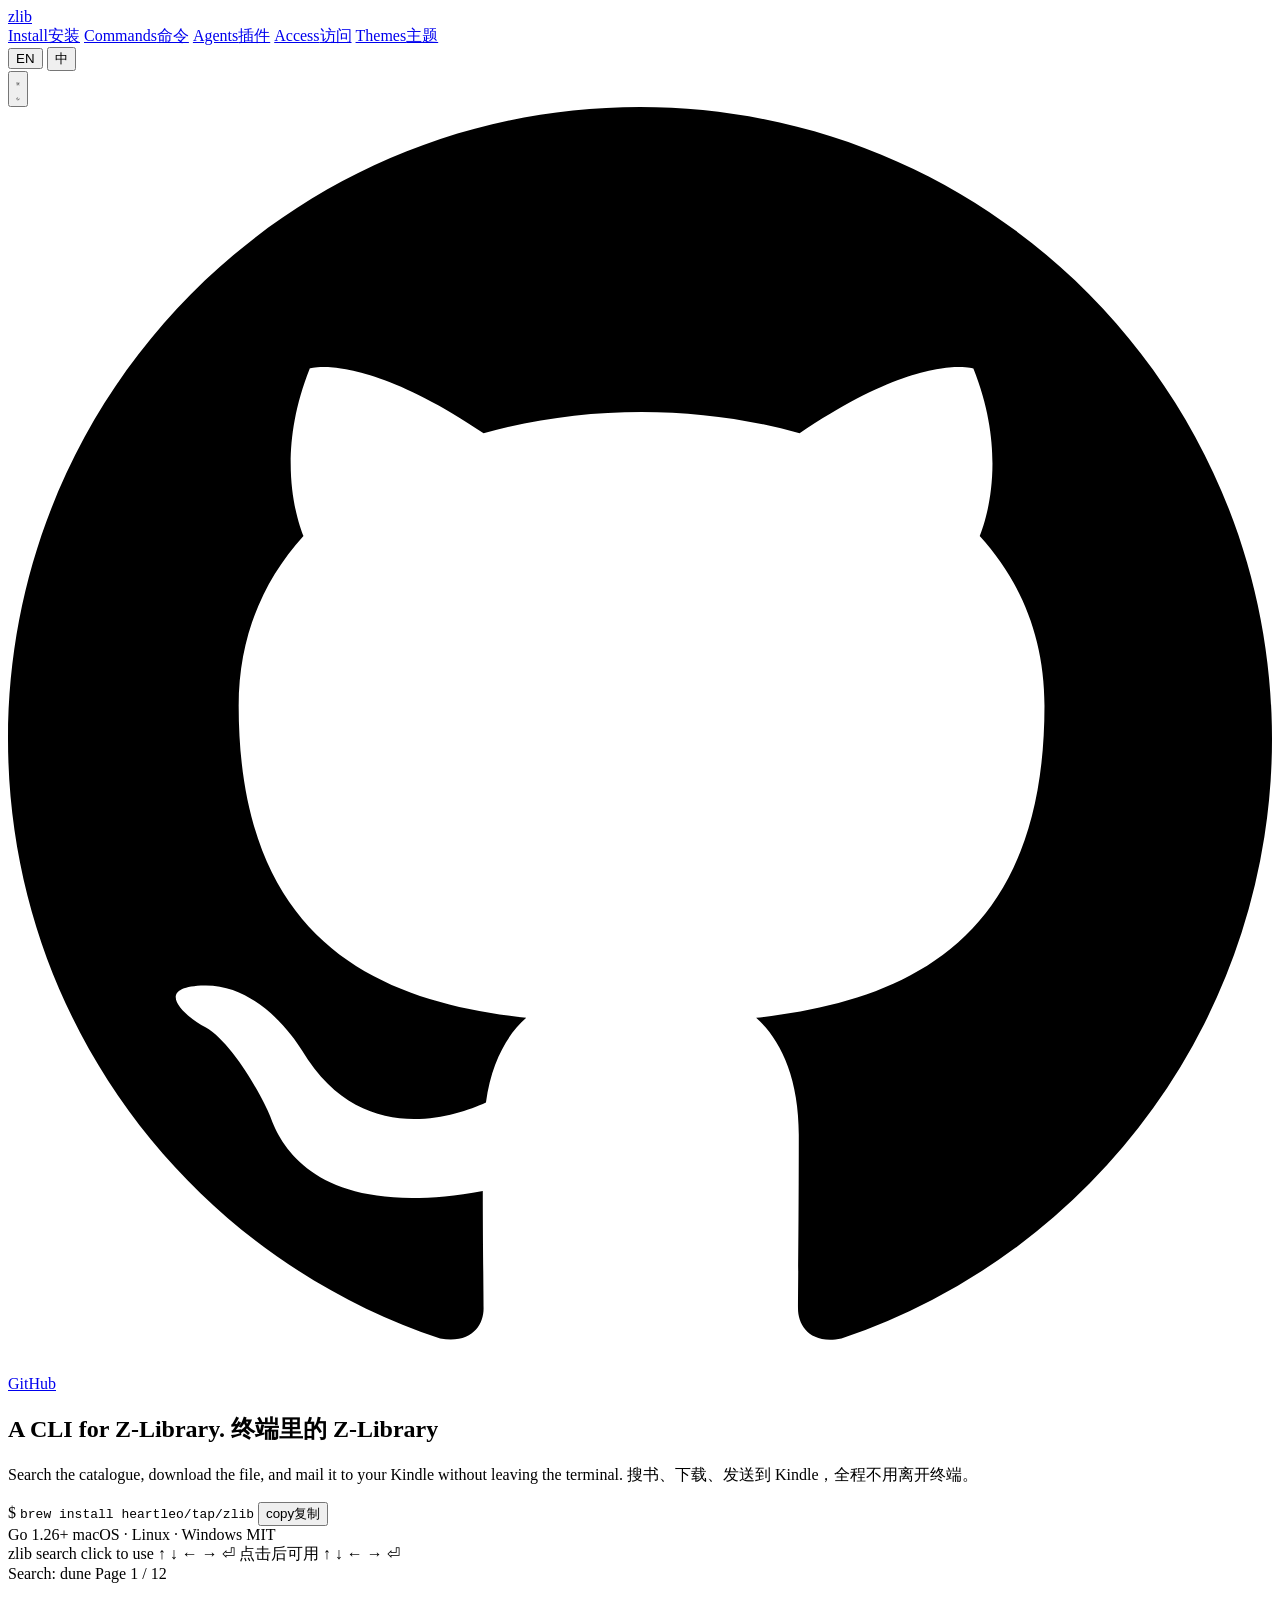
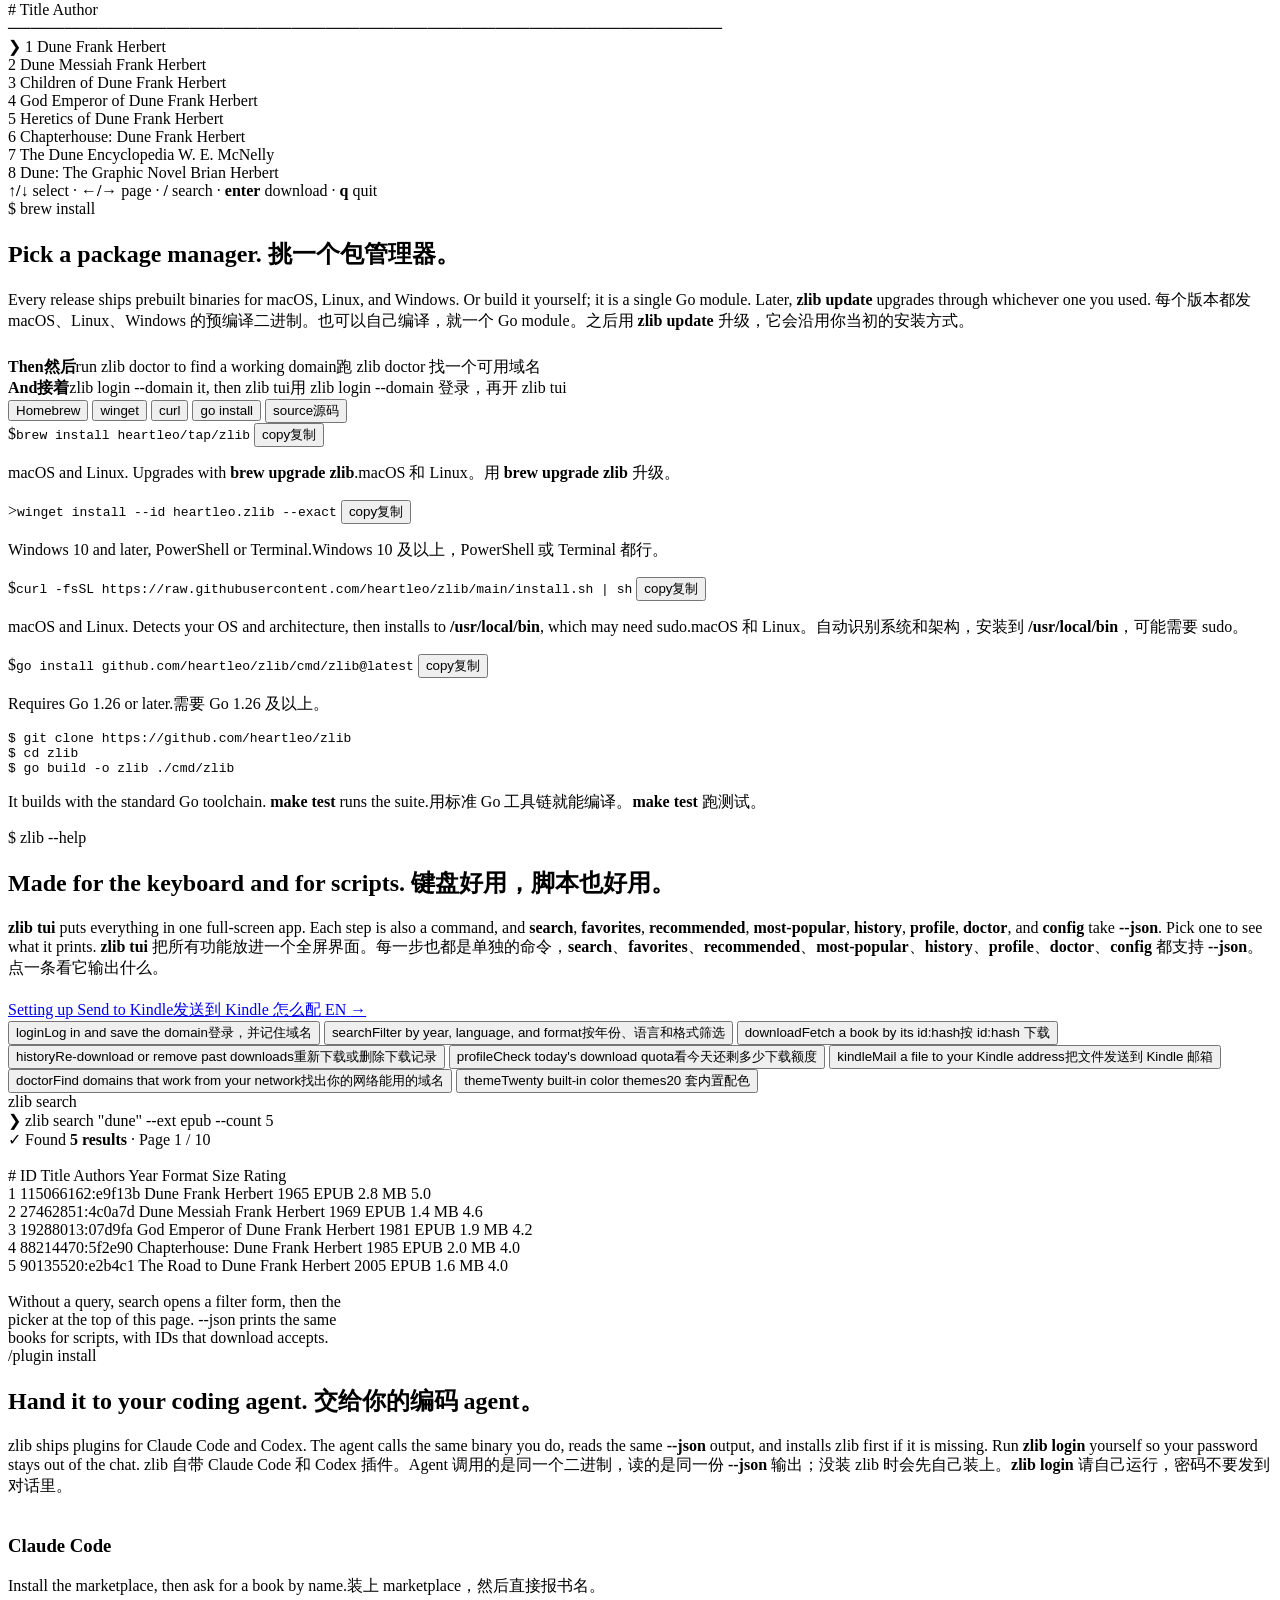
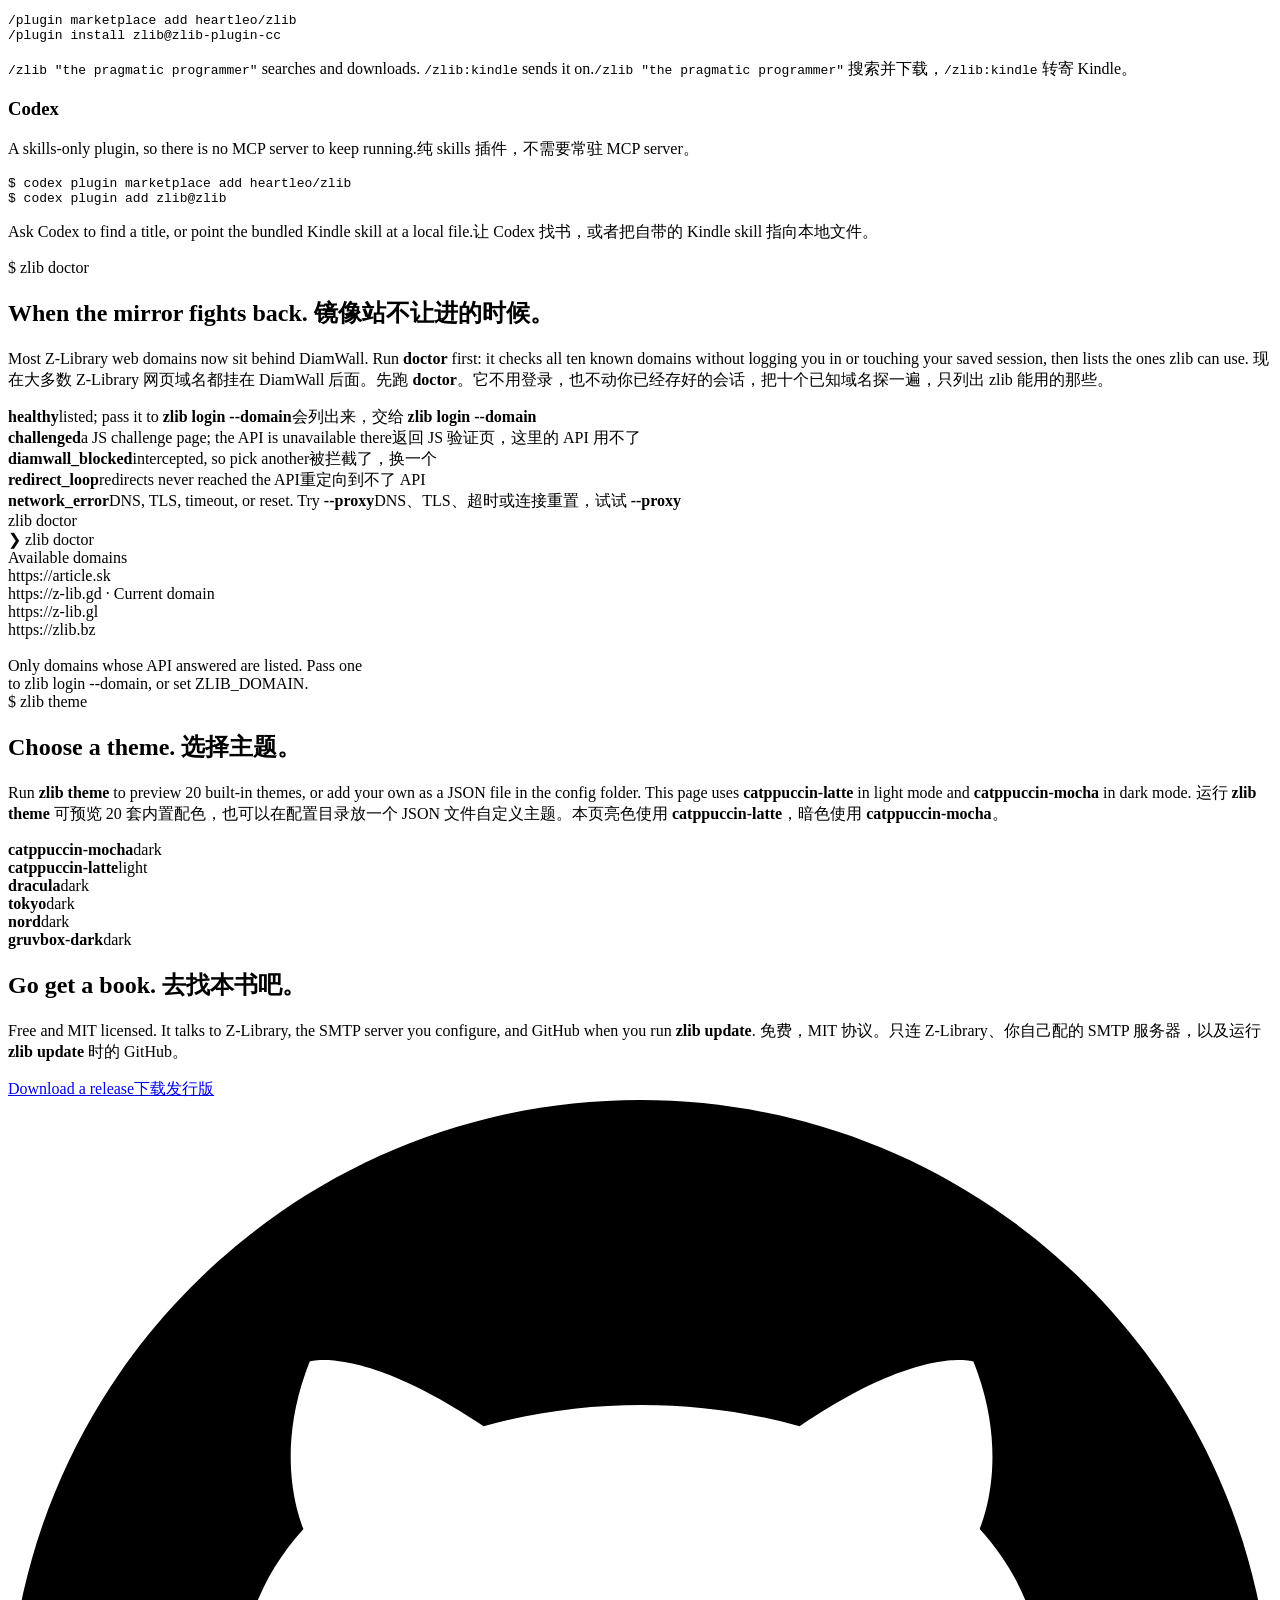
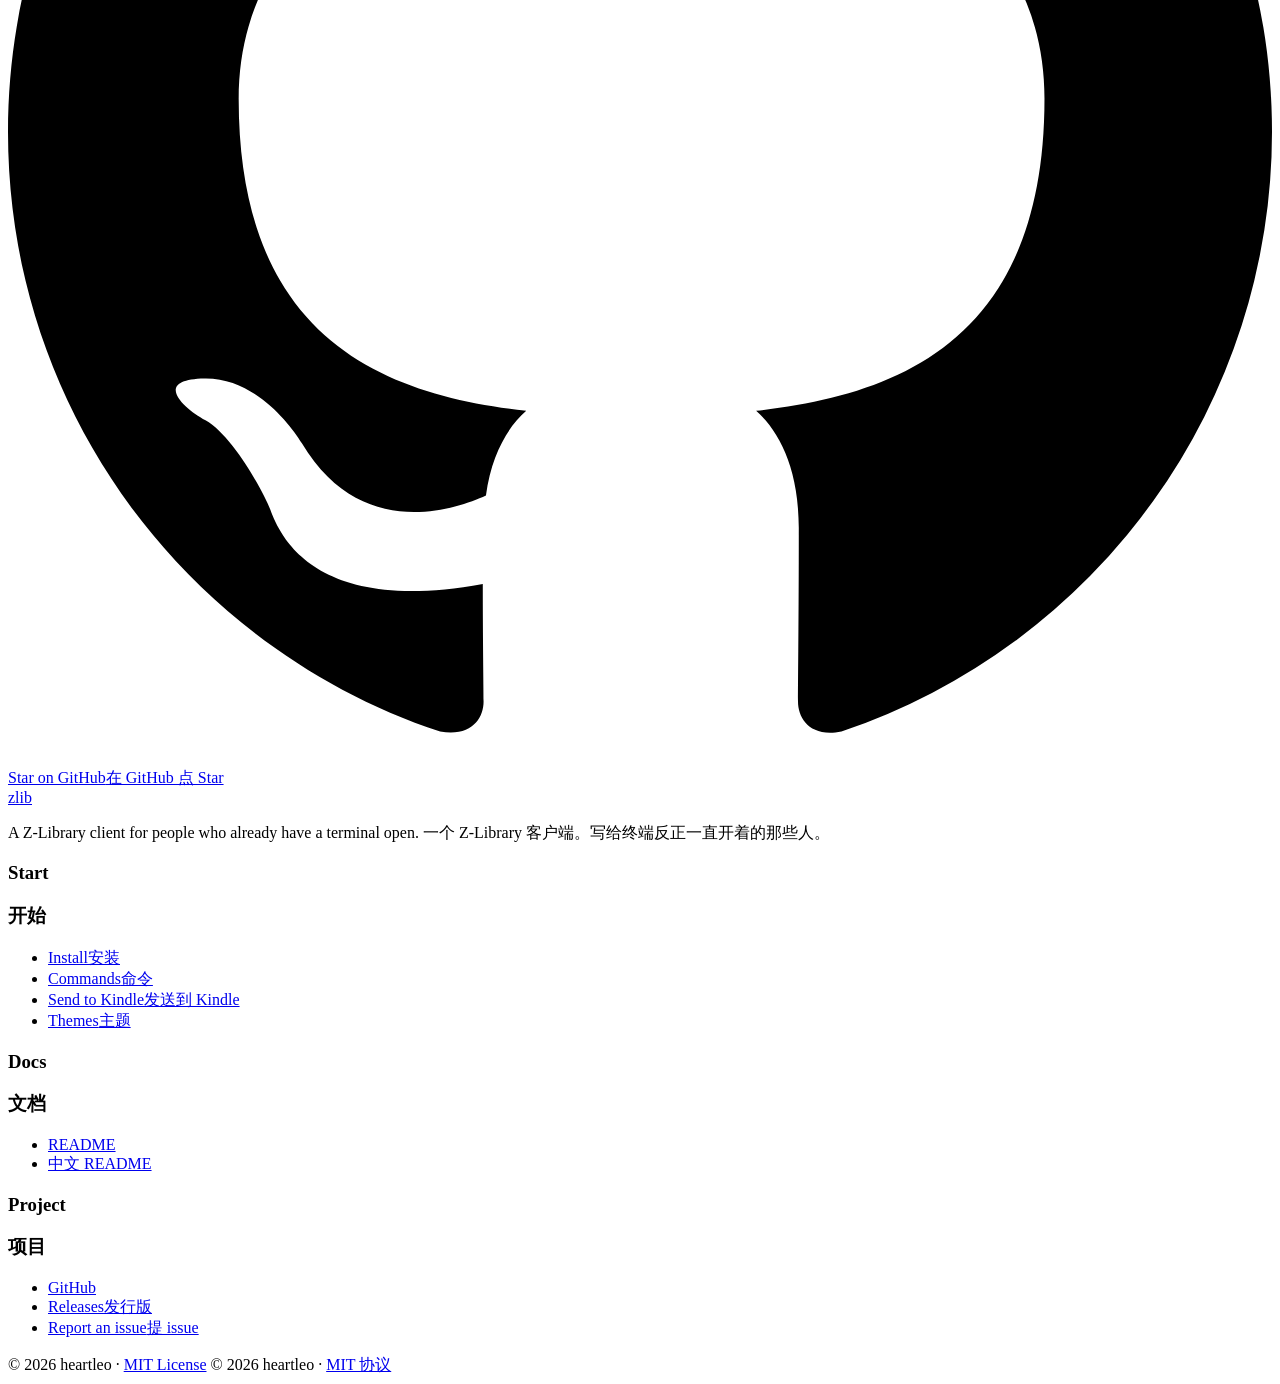
==== commit 40ad816b: "docs: remove links to the EAPI notes Drop the EAPI notes row from the README documentation tables an" ====
--- a/site/index.html
+++ b/site/index.html
@@ -380,7 +380,6 @@
         <ul>
           <li><a href="https://github.com/heartleo/zlib#readme" target="_blank" rel="noopener">README</a></li>
           <li><a href="https://github.com/heartleo/zlib/blob/main/README.zh.md" target="_blank" rel="noopener">中文 README</a></li>
-          <li><a href="https://github.com/heartleo/zlib/blob/main/docs/eapi.md" target="_blank" rel="noopener">EAPI notes</a></li>
         </ul>
       </div>
       <div>
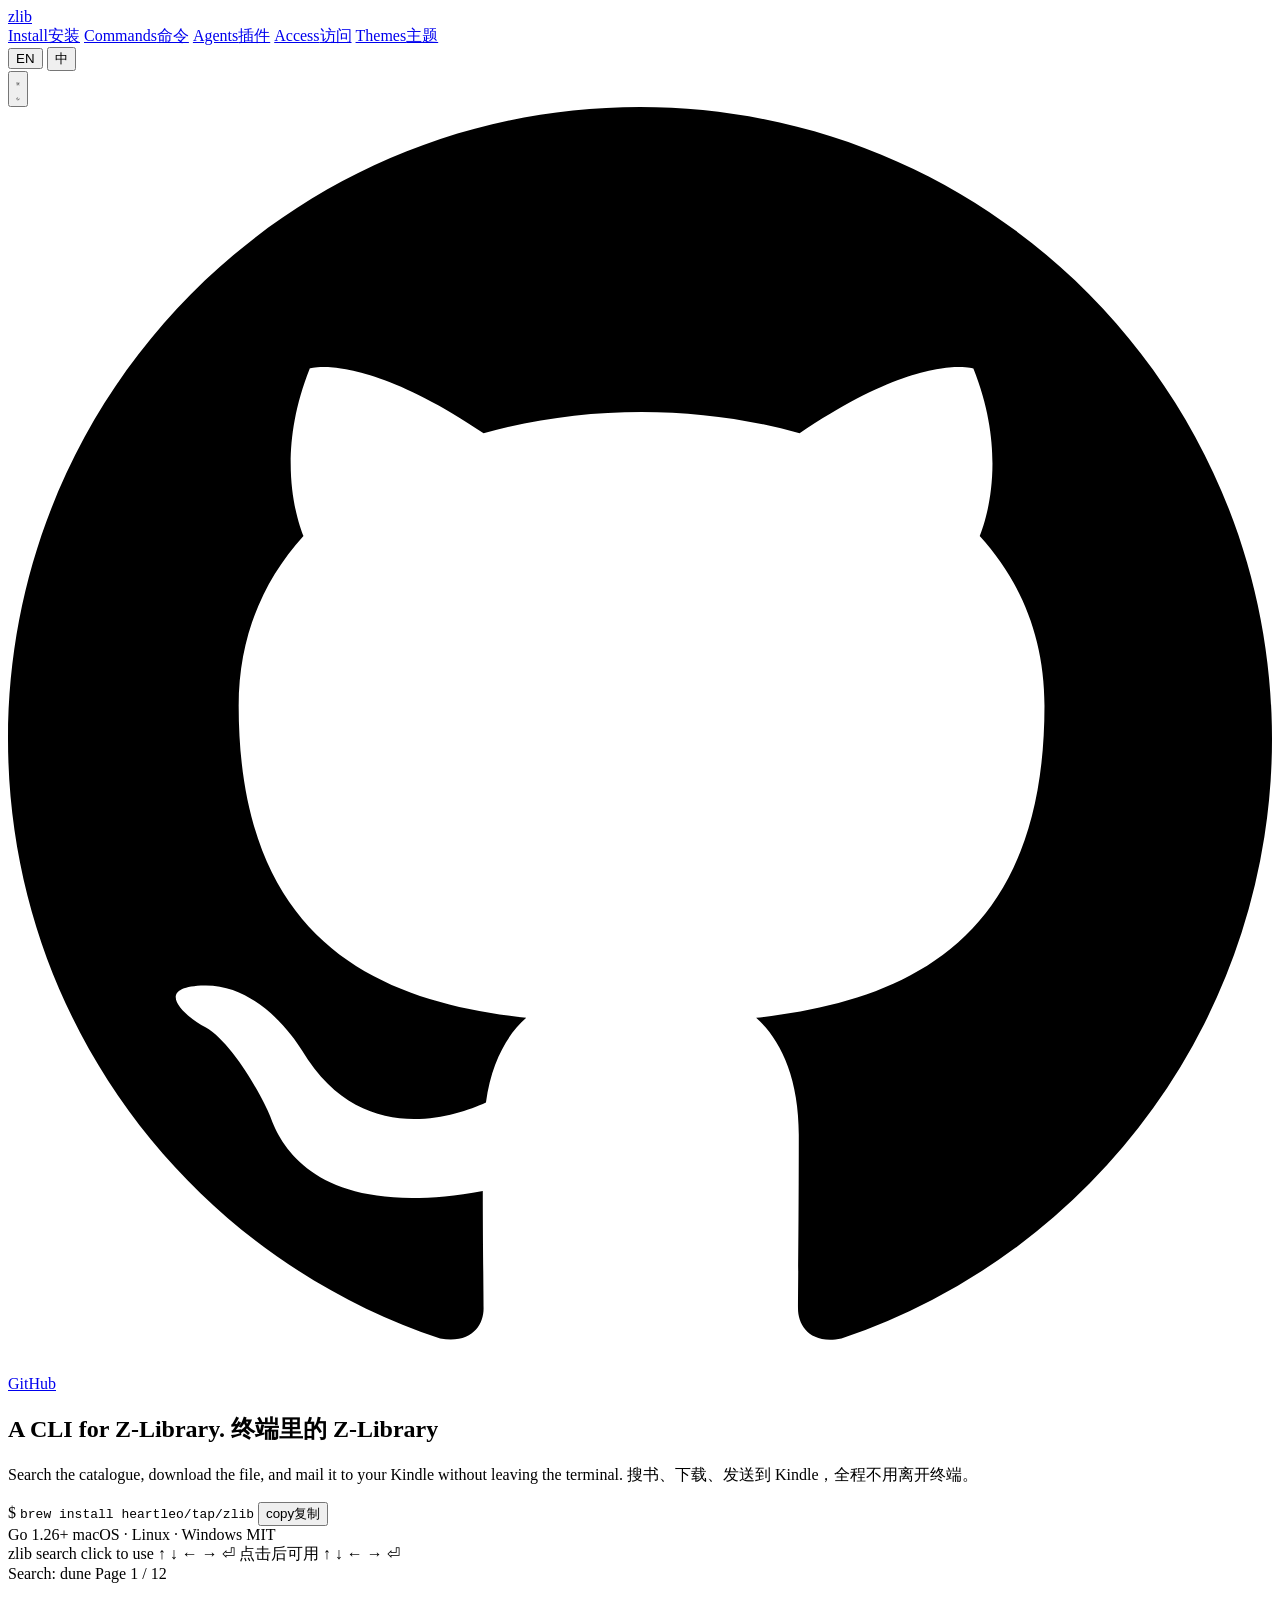
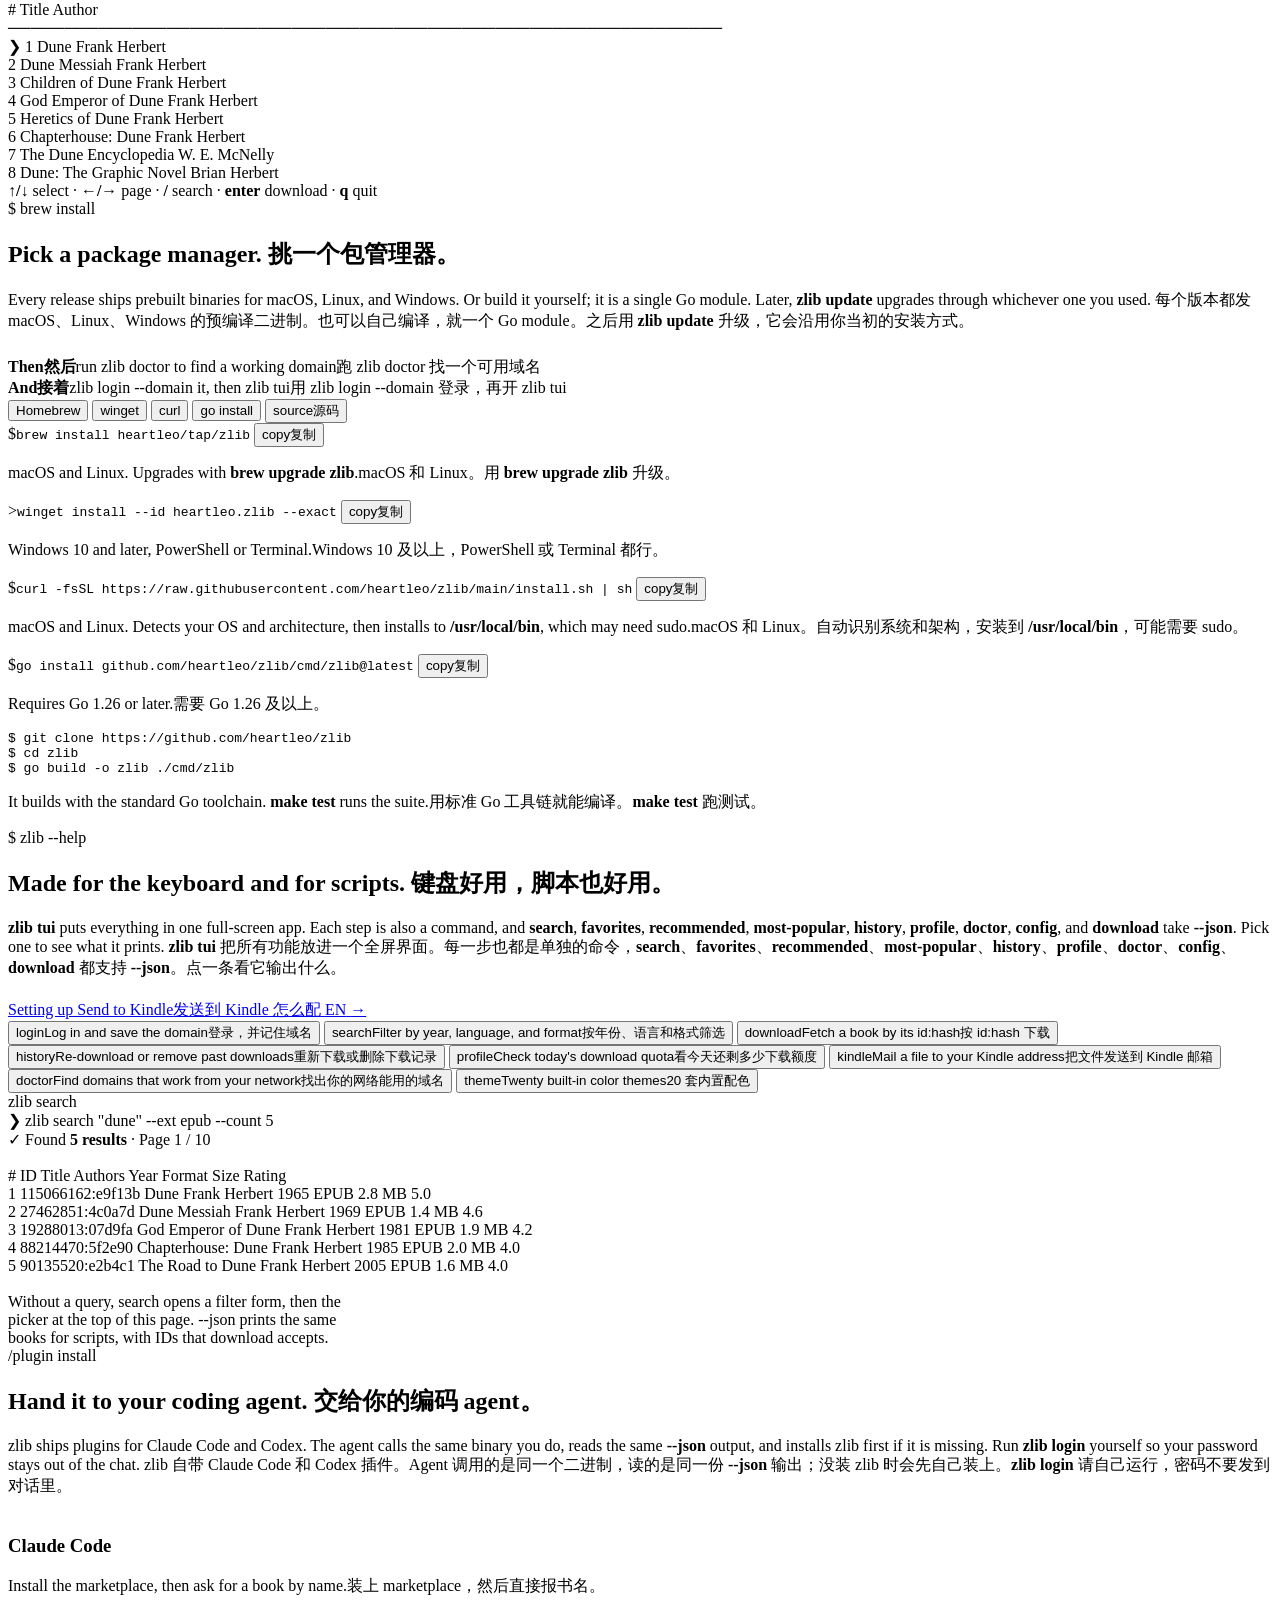
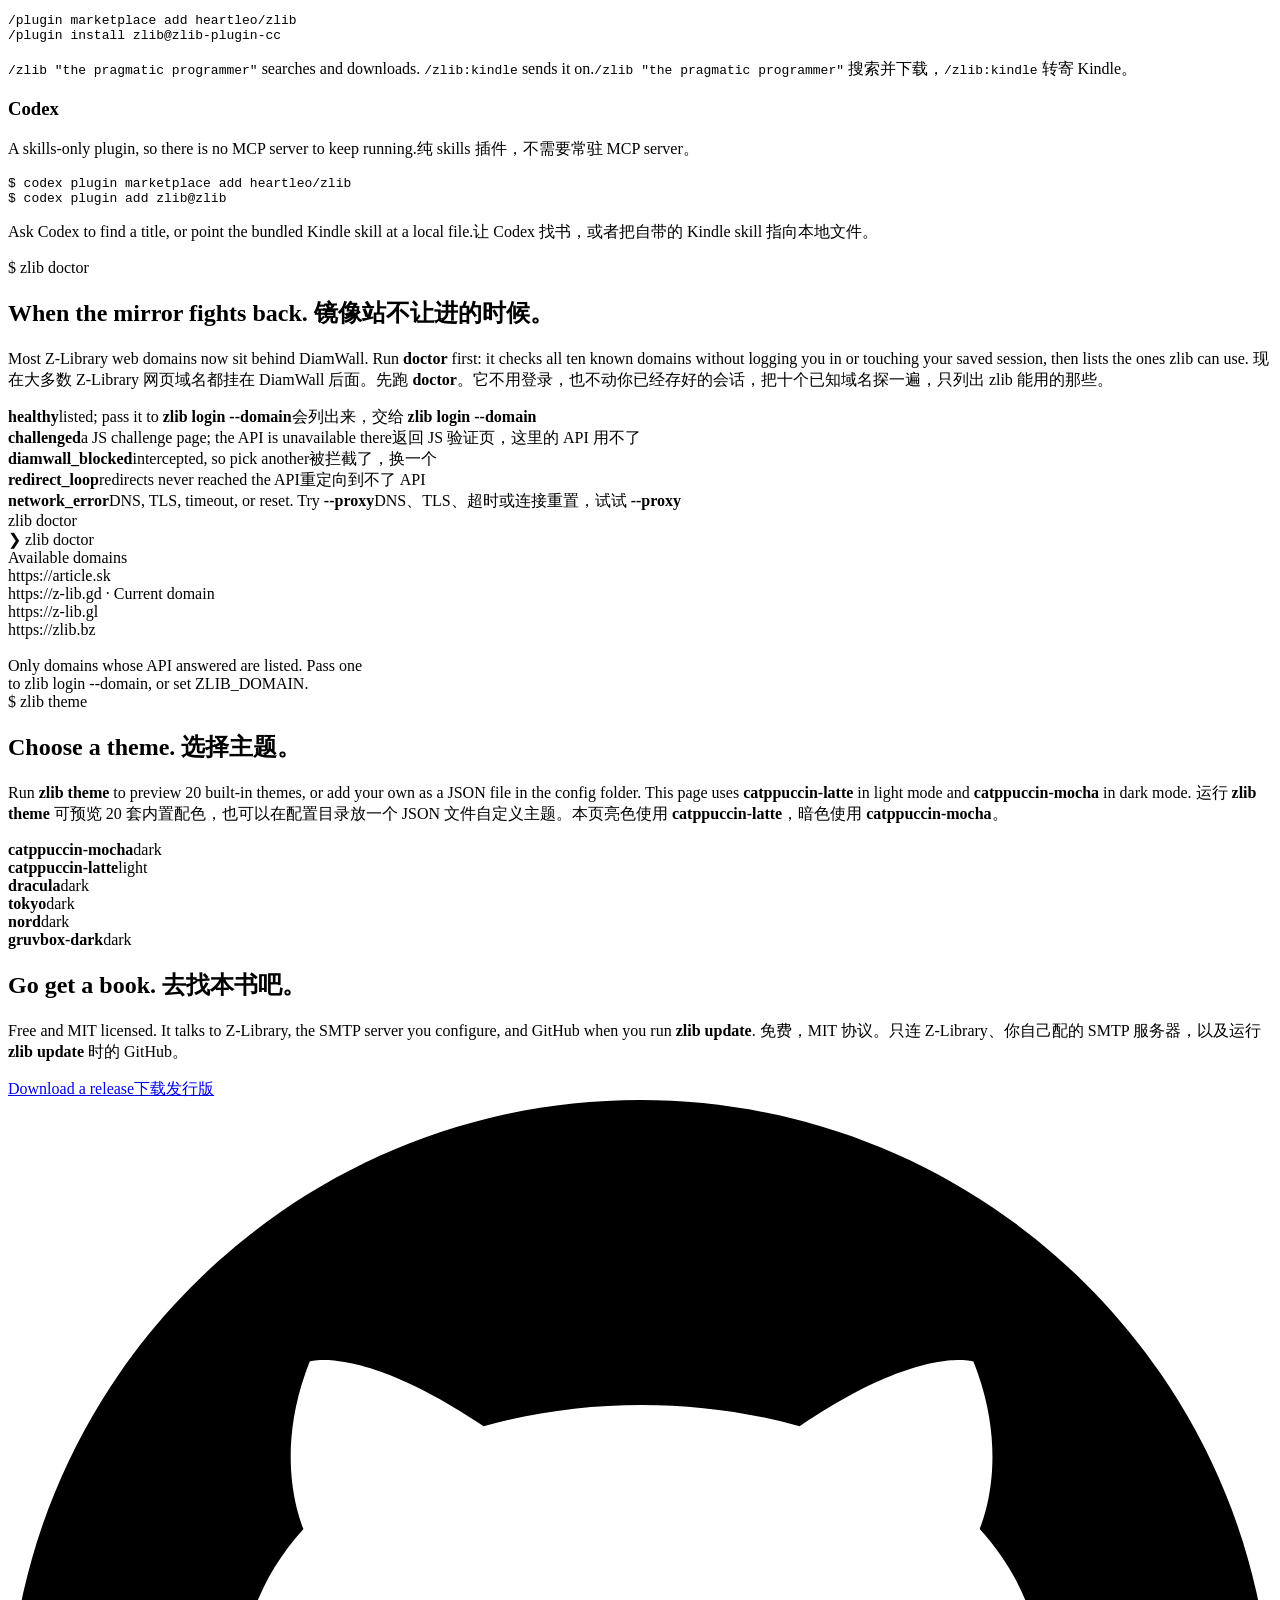
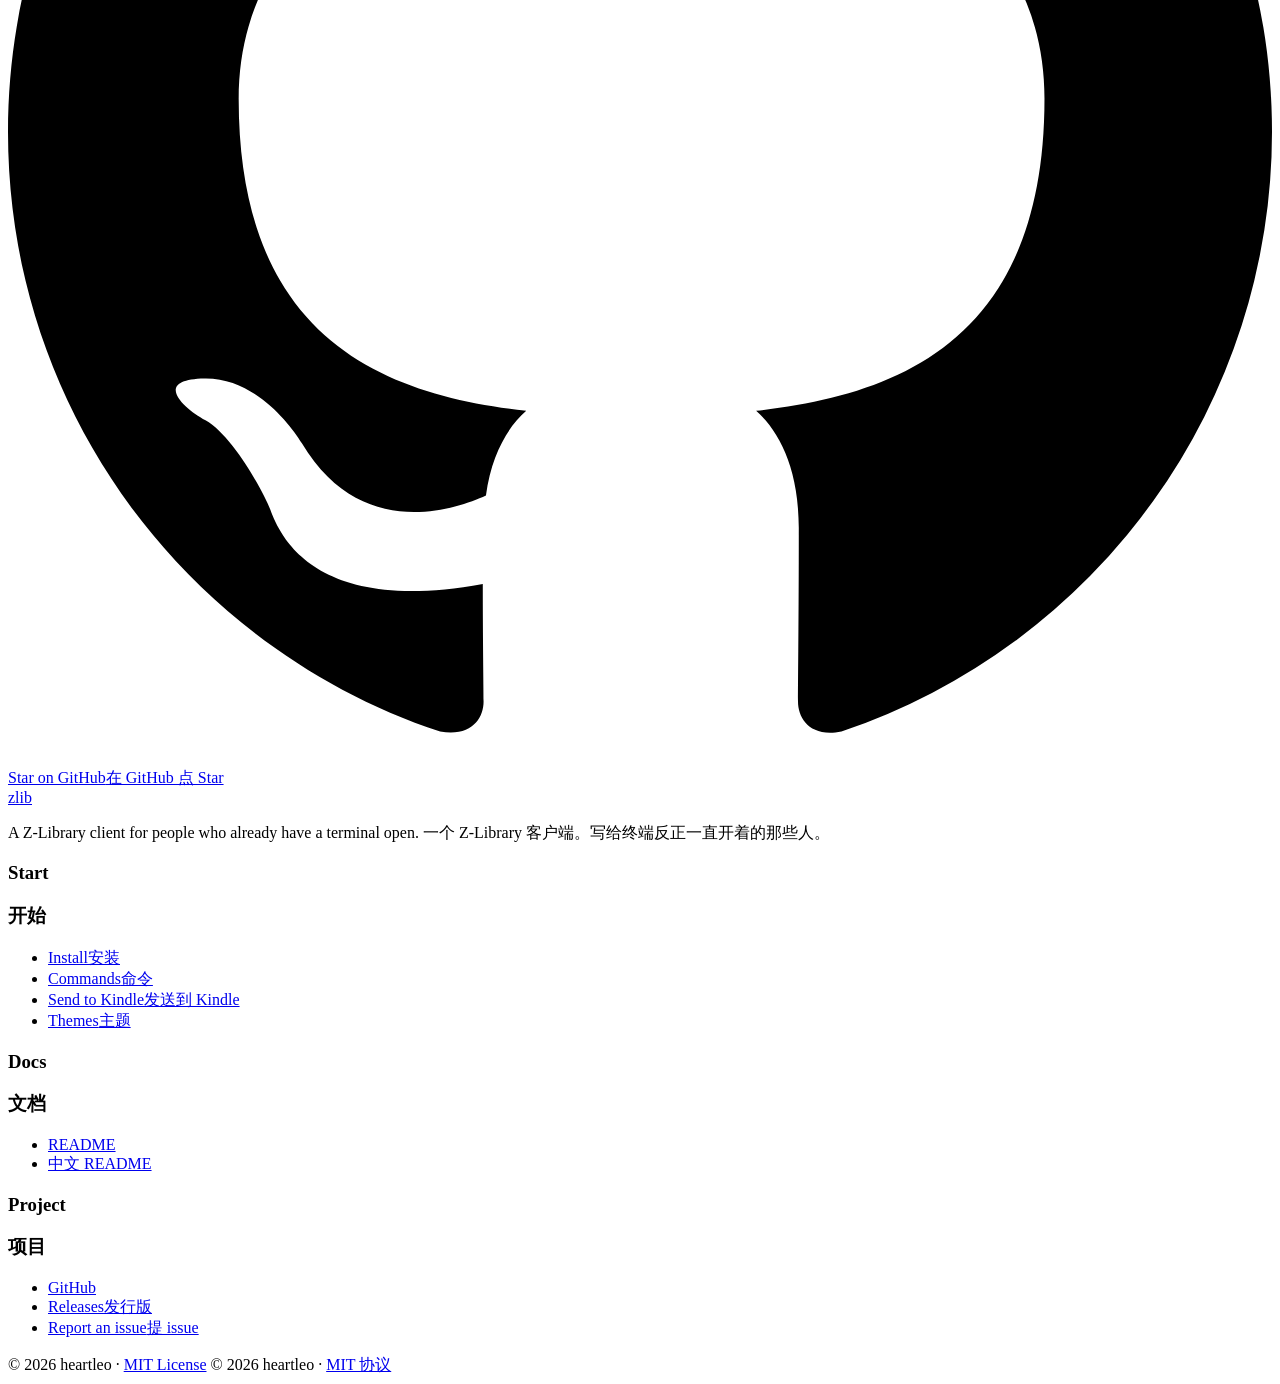
==== commit d96f8476: "fix(history): keep the id:hash in history --download --json history --download downloads from the en" ====
--- a/site/index.html
+++ b/site/index.html
@@ -223,8 +223,8 @@
     <span data-i18n="zh">键盘好用，脚本也好用。</span>
   </h2>
   <p class="lede" style="margin-bottom:1.3rem">
-    <span data-i18n="en"><b class="mono">zlib tui</b> puts everything in one full-screen app. Each step is also a command, and <b class="mono">search</b>, <b class="mono">favorites</b>, <b class="mono">recommended</b>, <b class="mono">most-popular</b>, <b class="mono">history</b>, <b class="mono">profile</b>, <b class="mono">doctor</b>, and <b class="mono">config</b> take <b class="mono">--json</b>. Pick one to see what it prints.</span>
-    <span data-i18n="zh"><b class="mono">zlib tui</b> 把所有功能放进一个全屏界面。每一步也都是单独的命令，<b class="mono">search</b>、<b class="mono">favorites</b>、<b class="mono">recommended</b>、<b class="mono">most-popular</b>、<b class="mono">history</b>、<b class="mono">profile</b>、<b class="mono">doctor</b>、<b class="mono">config</b> 都支持 <b class="mono">--json</b>。点一条看它输出什么。</span>
+    <span data-i18n="en"><b class="mono">zlib tui</b> puts everything in one full-screen app. Each step is also a command, and <b class="mono">search</b>, <b class="mono">favorites</b>, <b class="mono">recommended</b>, <b class="mono">most-popular</b>, <b class="mono">history</b>, <b class="mono">profile</b>, <b class="mono">doctor</b>, <b class="mono">config</b>, and <b class="mono">download</b> take <b class="mono">--json</b>. Pick one to see what it prints.</span>
+    <span data-i18n="zh"><b class="mono">zlib tui</b> 把所有功能放进一个全屏界面。每一步也都是单独的命令，<b class="mono">search</b>、<b class="mono">favorites</b>、<b class="mono">recommended</b>、<b class="mono">most-popular</b>、<b class="mono">history</b>、<b class="mono">profile</b>、<b class="mono">doctor</b>、<b class="mono">config</b>、<b class="mono">download</b> 都支持 <b class="mono">--json</b>。点一条看它输出什么。</span>
   </p>
   <a class="pill-link" href="/send-to-kindle/" style="margin-bottom:2.6rem">
     <span data-i18n="en">Setting up Send to Kindle</span><span data-i18n="zh">发送到 Kindle 怎么配</span>
@@ -554,7 +554,7 @@
         '<span class="muted">  ' + (total * pct / 100).toFixed(1) + " MB / " + total.toFixed(1) + " MB</span></div>" +
         "<div>&nbsp;</div>" +
         (pct >= 100
-          ? '<div>  <span class="green">✓</span> Saved to: <span class="title">~/' + esc(fileName(b)) + "</span>" +
+          ? '<div>  <span class="green">✓</span> Saved to: <span class="title">/home/you/' + esc(fileName(b)) + "</span>" +
             ' <span class="muted">(' + Math.round(total * 1048576) + " bytes)</span></div>"
           : '<div>  <span class="muted">esc cancel</span></div>');
     };
@@ -674,7 +674,7 @@
     download: P("zlib download 115066162:e9f13b --dir ~/books") + BLANK +
       '<div>  Downloading: <span class="title">Dune</span></div>' +
       '<div>  <span class="bar">' + "█".repeat(34) + '</span><span class="muted">  2.8 MB / 2.8 MB</span></div>' + BLANK +
-      OK('Saved to: <span class="title">~/books/Dune.epub</span> <span class="muted">(2936013 bytes)</span>') + BLANK +
+      OK('Saved to: <span class="title">/home/you/books/Dune.epub</span> <span class="muted">(2936013 bytes)</span>') + BLANK +
       L("muted", "Ctrl+C removes the partial file, and a failed download") +
       L("muted", "never replaces a file that is already there.") +
       L("muted", "--send-to-kindle mails the book once it lands."),
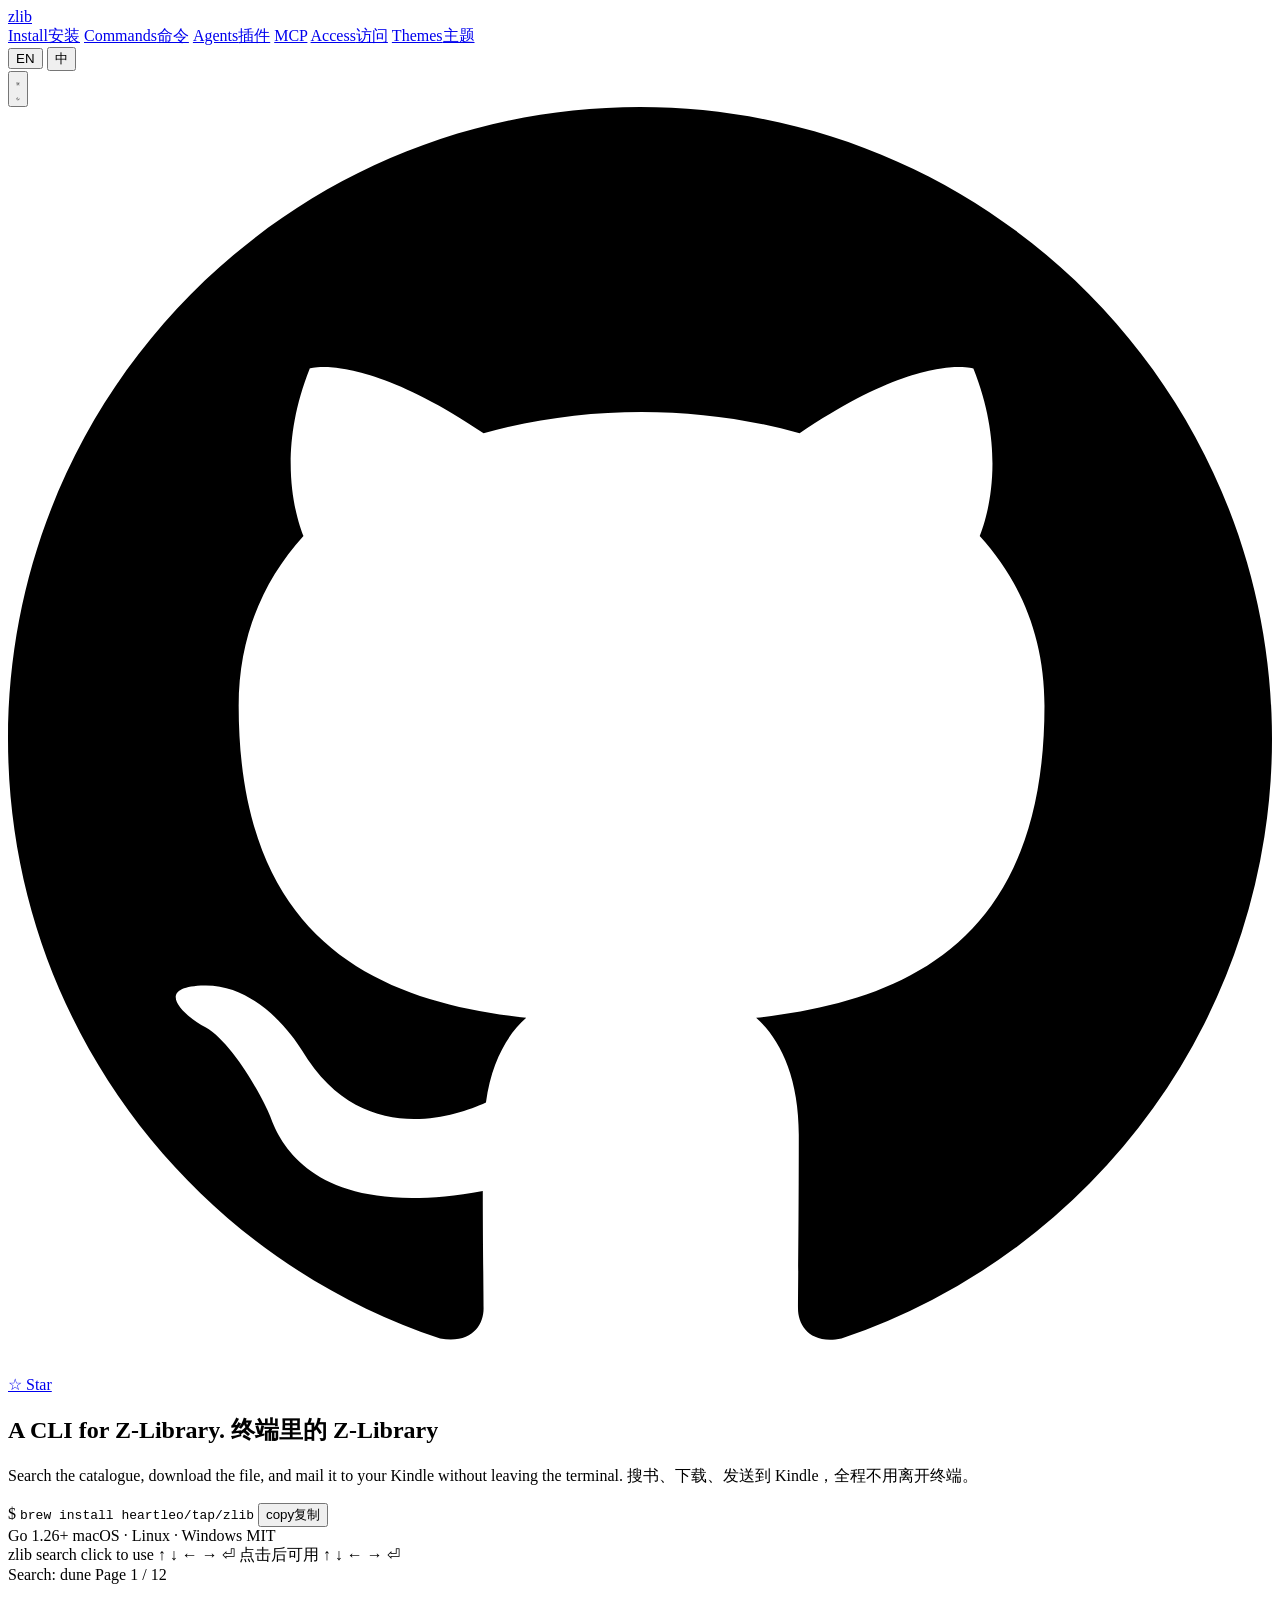
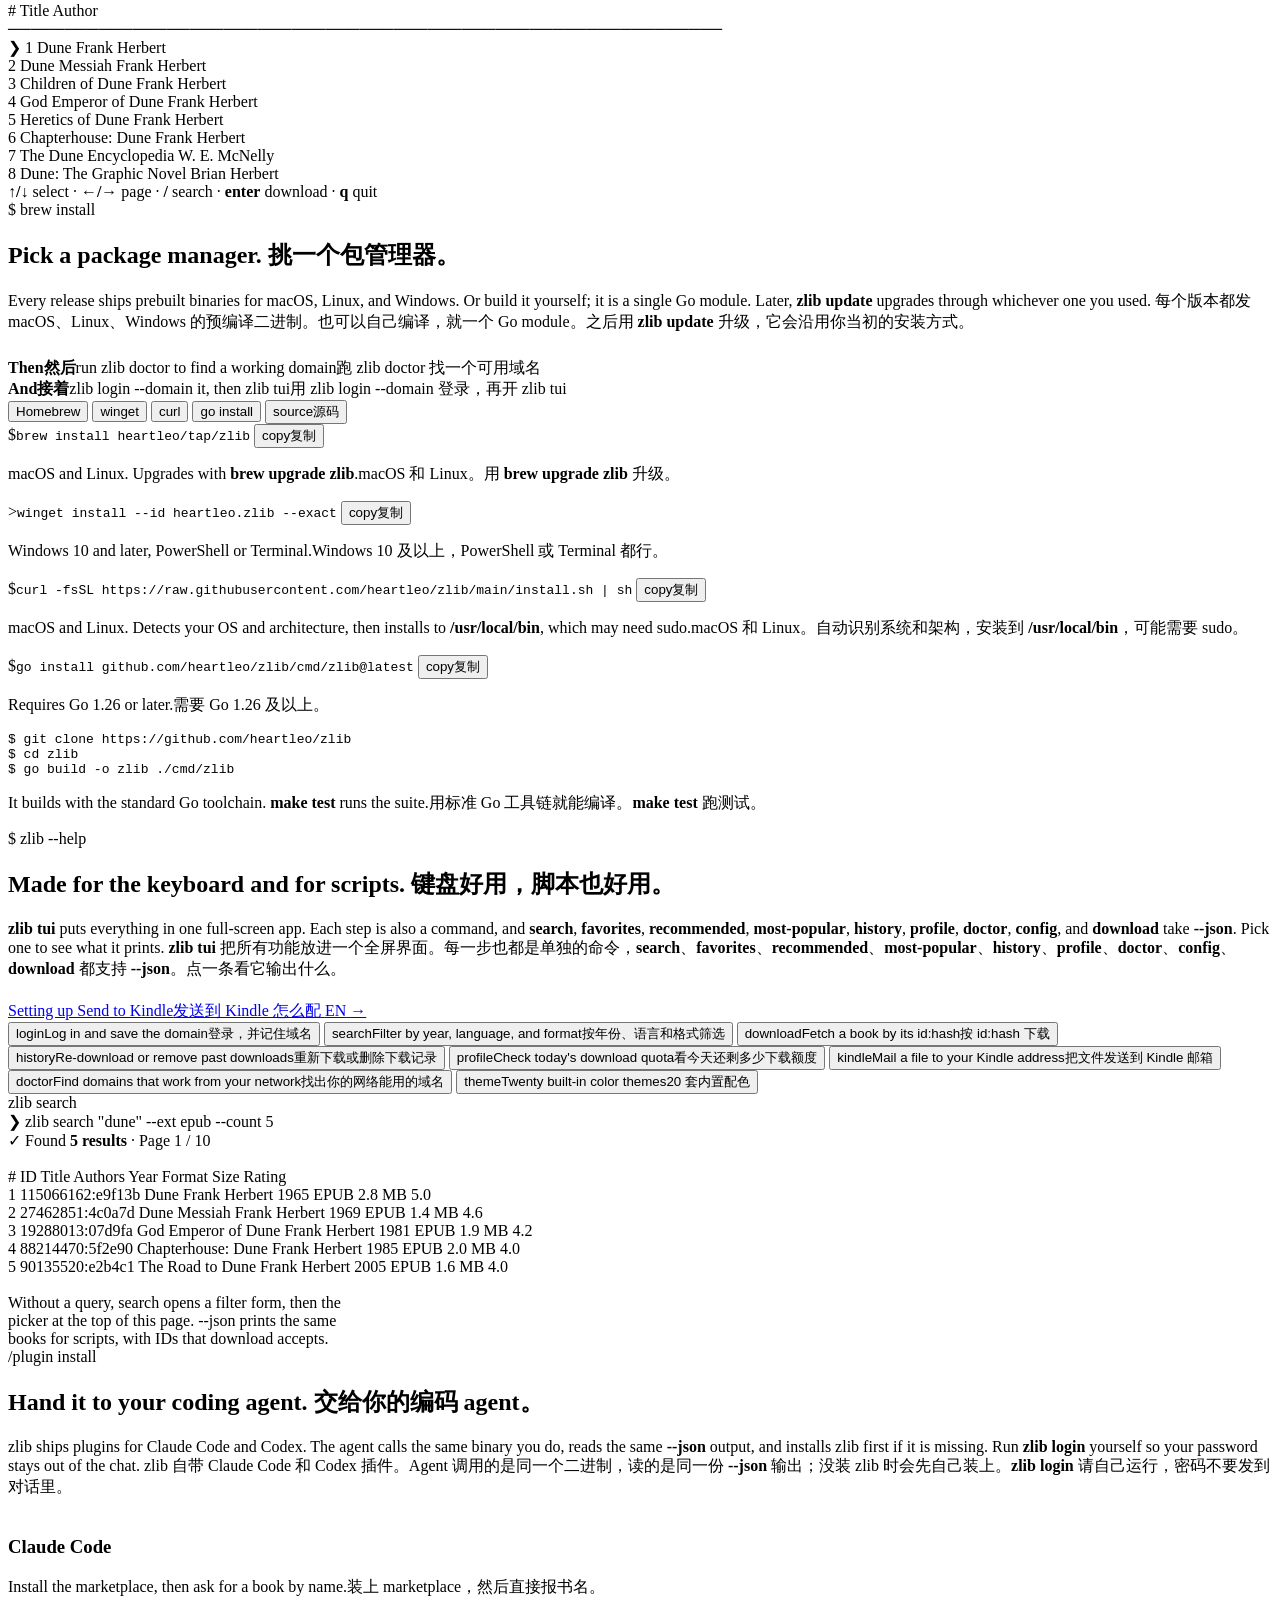
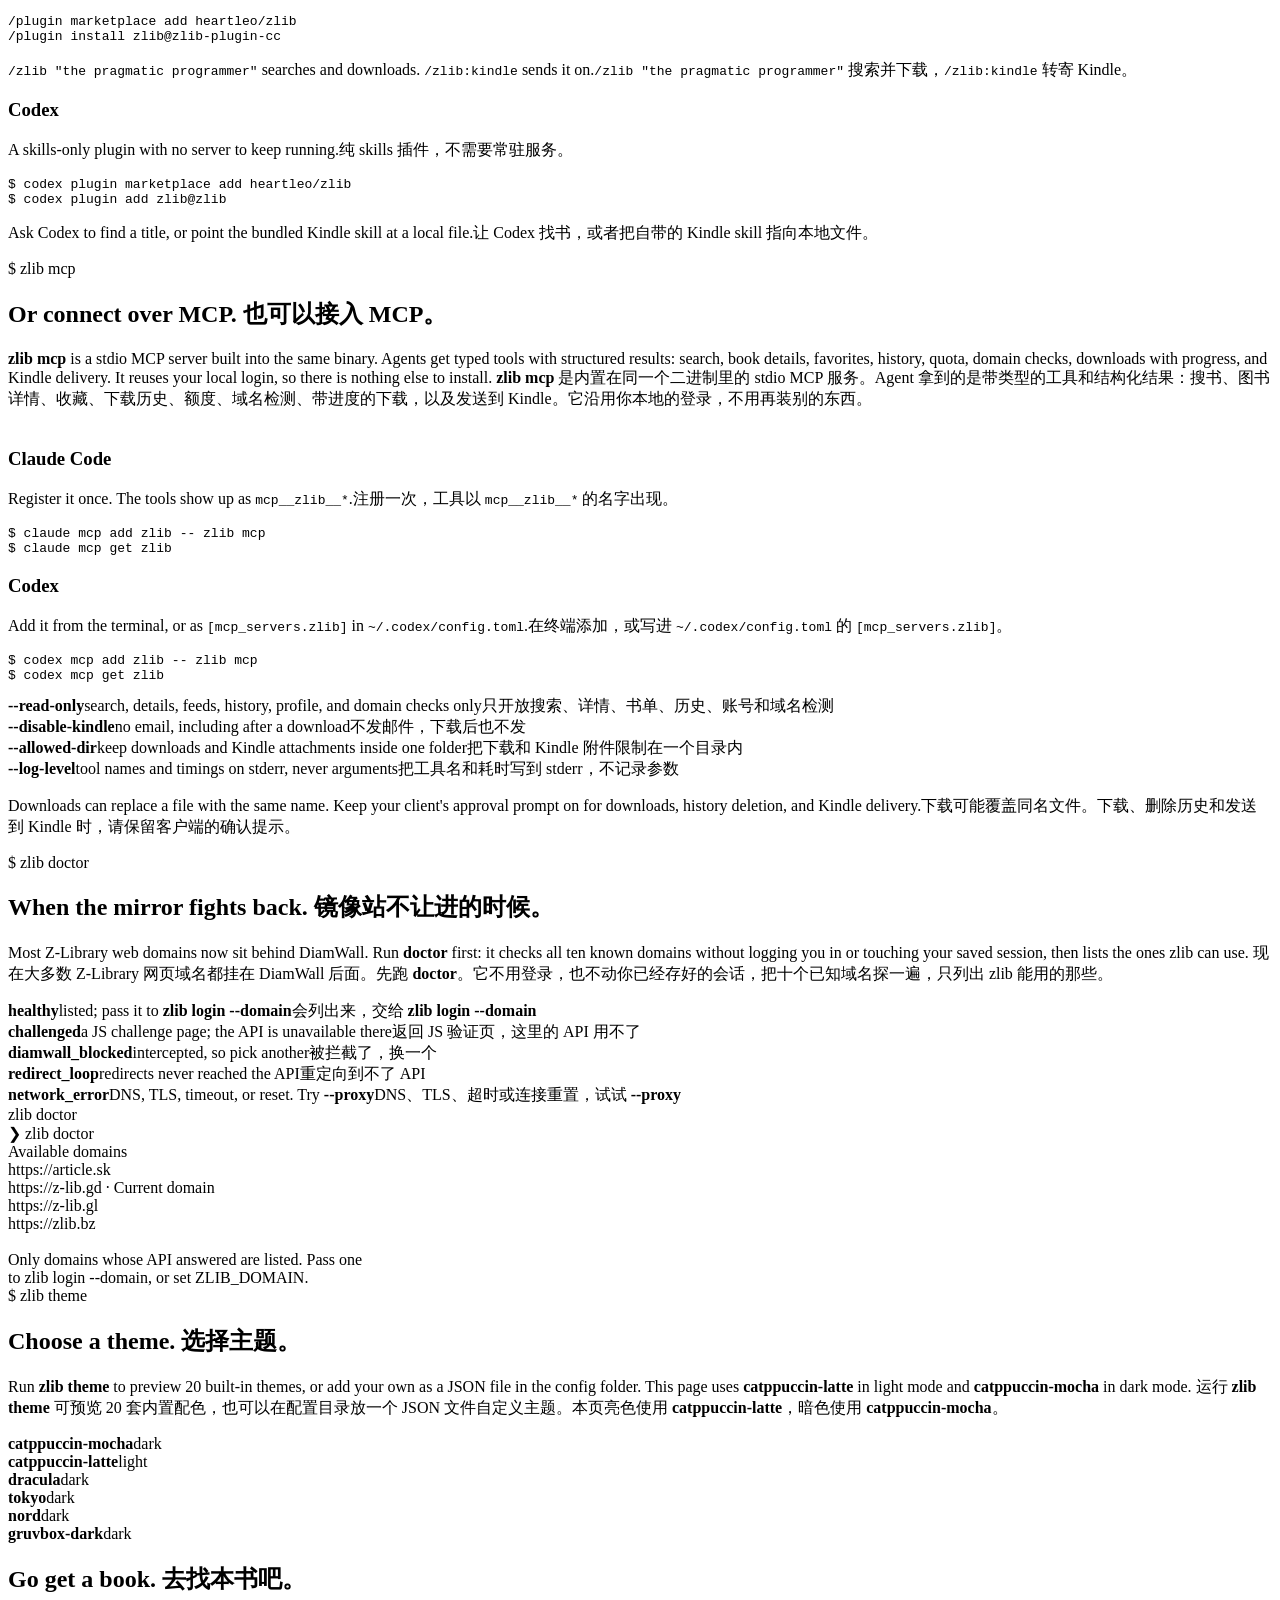
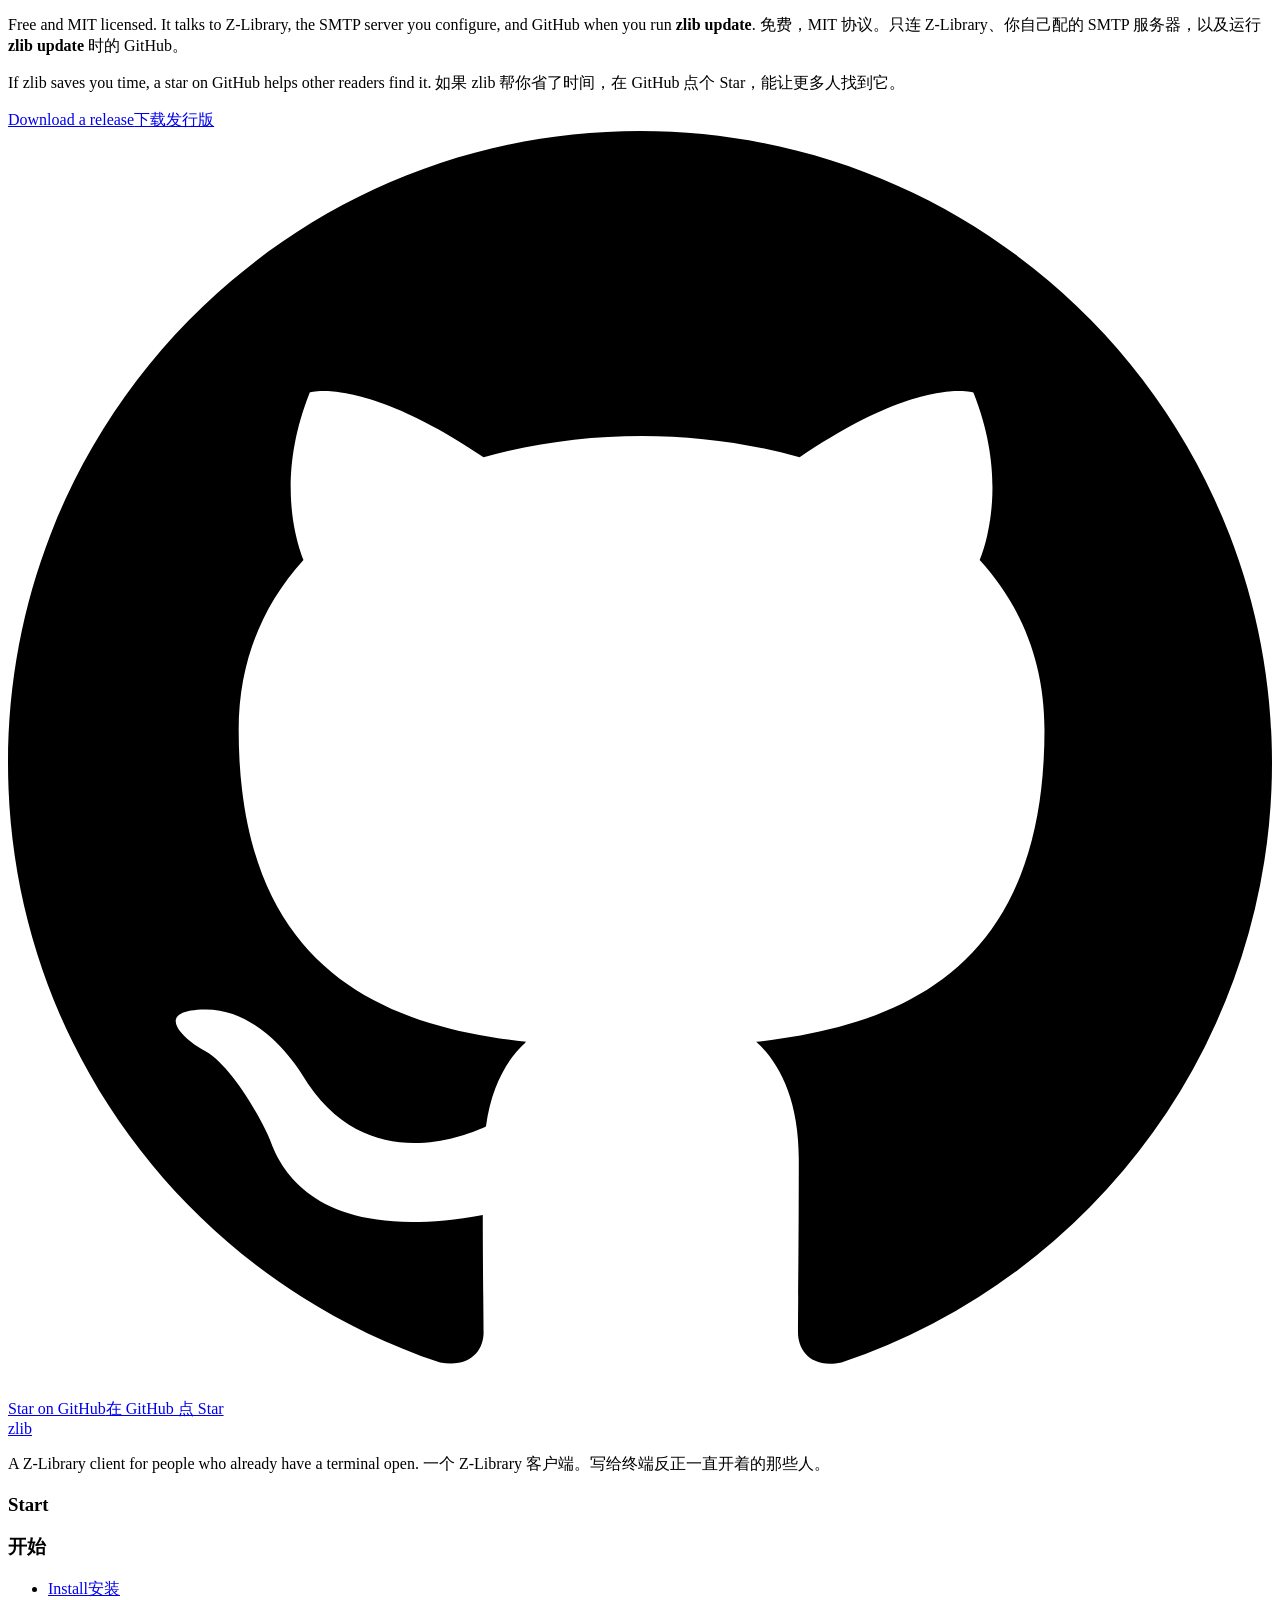
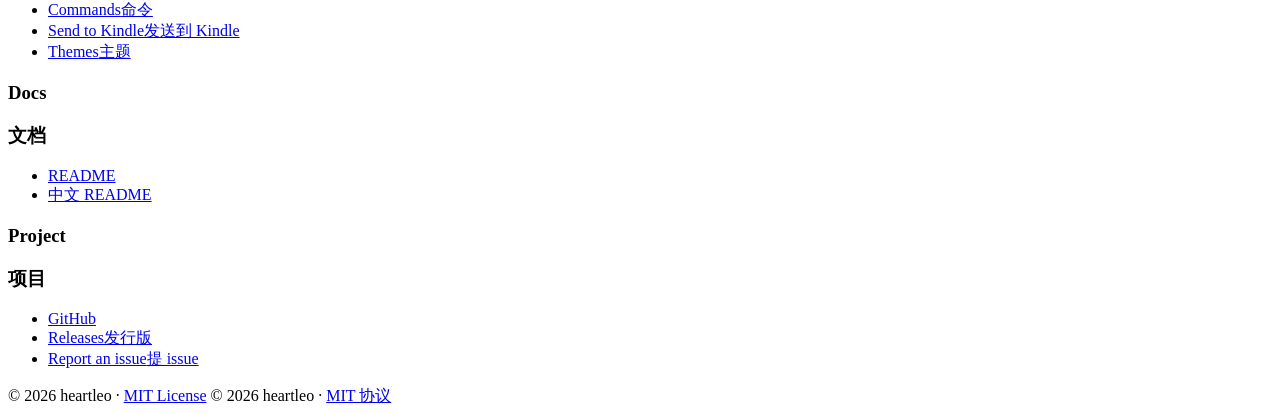
==== commit 319a9a54: "feat(site): add MCP section" ====
--- a/site/index.html
+++ b/site/index.html
@@ -77,6 +77,7 @@
       <a href="#install" data-i18n="en">Install</a><a href="#install" data-i18n="zh">安装</a>
       <a href="#commands" data-i18n="en">Commands</a><a href="#commands" data-i18n="zh">命令</a>
       <a href="#agents" data-i18n="en">Agents</a><a href="#agents" data-i18n="zh">插件</a>
+      <a href="#mcp">MCP</a>
       <a href="#access" data-i18n="en">Access</a><a href="#access" data-i18n="zh">访问</a>
       <a href="#themes" data-i18n="en">Themes</a><a href="#themes" data-i18n="zh">主题</a>
     </nav>
@@ -89,9 +90,9 @@
         <svg class="i-sun" viewBox="0 0 24 24" fill="none" stroke="currentColor" stroke-width="1.9" stroke-linecap="round" aria-hidden="true"><circle cx="12" cy="12" r="4.2"/><path d="M12 2.6v2.2M12 19.2v2.2M4.05 4.05l1.56 1.56M18.39 18.39l1.56 1.56M2.6 12h2.2M19.2 12h2.2M4.05 19.95l1.56-1.56M18.39 5.61l1.56-1.56"/></svg>
         <svg class="i-moon" viewBox="0 0 24 24" fill="none" stroke="currentColor" stroke-width="1.9" stroke-linecap="round" stroke-linejoin="round" aria-hidden="true"><path d="M20.4 13.6A8.4 8.4 0 1 1 10.4 3.6a6.6 6.6 0 0 0 10 10Z"/></svg>
       </button>
-      <a class="ghlink" href="https://github.com/heartleo/zlib" target="_blank" rel="noopener" aria-label="zlib on GitHub">
+      <a class="ghlink" href="https://github.com/heartleo/zlib" target="_blank" rel="noopener" aria-label="Star zlib on GitHub">
         <svg viewBox="0 0 16 16" aria-hidden="true"><path d="M8 0C3.58 0 0 3.58 0 8c0 3.54 2.29 6.53 5.47 7.59.4.07.55-.17.55-.38 0-.19-.01-.82-.01-1.49-2.01.37-2.53-.49-2.69-.94-.09-.23-.48-.94-.82-1.13-.28-.15-.68-.52-.01-.53.63-.01 1.08.58 1.23.82.72 1.21 1.87.87 2.33.66.07-.52.28-.87.51-1.07-1.78-.2-3.64-.89-3.64-3.95 0-.87.31-1.59.82-2.15-.08-.2-.36-1.02.08-2.12 0 0 .67-.21 2.2.82.64-.18 1.32-.27 2-.27s1.36.09 2 .27c1.53-1.04 2.2-.82 2.2-.82.44 1.1.16 1.92.08 2.12.51.56.82 1.27.82 2.15 0 3.07-1.87 3.75-3.65 3.95.29.25.54.73.54 1.48 0 1.07-.01 1.93-.01 2.2 0 .21.15.46.55.38A8.01 8.01 0 0 0 16 8c0-4.42-3.58-8-8-8z"/></svg>
-        <span class="cnt">GitHub</span>
+        <span class="cnt"><span class="star" aria-hidden="true">&#9734;</span> Star</span>
       </a>
     </div>
   </div>
@@ -277,12 +278,46 @@
     </div>
     <div class="card">
       <h3>Codex</h3>
-      <p><span data-i18n="en">A skills-only plugin, so there is no MCP server to keep running.</span><span data-i18n="zh">纯 skills 插件，不需要常驻 MCP server。</span></p>
+      <p><span data-i18n="en">A skills-only plugin with no server to keep running.</span><span data-i18n="zh">纯 skills 插件，不需要常驻服务。</span></p>
       <pre><span class="p">$</span> codex plugin marketplace add heartleo/zlib
 <span class="p">$</span> codex plugin add zlib@zlib</pre>
       <p class="after"><span data-i18n="en">Ask Codex to find a title, or point the bundled Kindle skill at a local file.</span><span data-i18n="zh">让 Codex 找书，或者把自带的 Kindle skill 指向本地文件。</span></p>
     </div>
   </div>
+</section>
+
+<!-- ── mcp ─────────────────────────────────────────────────── -->
+<section class="wrap band" id="mcp">
+  <div class="eyebrow">$ zlib mcp</div>
+  <h2 class="sec">
+    <span data-i18n="en">Or connect over MCP.</span>
+    <span data-i18n="zh">也可以接入 MCP。</span>
+  </h2>
+  <p class="lede" style="margin-bottom:2.4rem">
+    <span data-i18n="en"><b class="mono">zlib mcp</b> is a stdio MCP server built into the same binary. Agents get typed tools with structured results: search, book details, favorites, history, quota, domain checks, downloads with progress, and Kindle delivery. It reuses your local login, so there is nothing else to install.</span>
+    <span data-i18n="zh"><b class="mono">zlib mcp</b> 是内置在同一个二进制里的 stdio MCP 服务。Agent 拿到的是带类型的工具和结构化结果：搜书、图书详情、收藏、下载历史、额度、域名检测、带进度的下载，以及发送到 Kindle。它沿用你本地的登录，不用再装别的东西。</span>
+  </p>
+  <div class="two">
+    <div class="card">
+      <h3>Claude Code</h3>
+      <p><span data-i18n="en">Register it once. The tools show up as <code>mcp__zlib__*</code>.</span><span data-i18n="zh">注册一次，工具以 <code>mcp__zlib__*</code> 的名字出现。</span></p>
+      <pre><span class="p">$</span> claude mcp add zlib -- zlib mcp
+<span class="p">$</span> claude mcp get zlib</pre>
+    </div>
+    <div class="card">
+      <h3>Codex</h3>
+      <p><span data-i18n="en">Add it from the terminal, or as <code>[mcp_servers.zlib]</code> in <code>~/.codex/config.toml</code>.</span><span data-i18n="zh">在终端添加，或写进 <code>~/.codex/config.toml</code> 的 <code>[mcp_servers.zlib]</code>。</span></p>
+      <pre><span class="p">$</span> codex mcp add zlib -- zlib mcp
+<span class="p">$</span> codex mcp get zlib</pre>
+    </div>
+  </div>
+  <div class="status-key">
+    <div><b>--read-only</b><span data-i18n="en">search, details, feeds, history, profile, and domain checks only</span><span data-i18n="zh">只开放搜索、详情、书单、历史、账号和域名检测</span></div>
+    <div><b>--disable-kindle</b><span data-i18n="en">no email, including after a download</span><span data-i18n="zh">不发邮件，下载后也不发</span></div>
+    <div><b>--allowed-dir</b><span data-i18n="en">keep downloads and Kindle attachments inside one folder</span><span data-i18n="zh">把下载和 Kindle 附件限制在一个目录内</span></div>
+    <div><b>--log-level</b><span data-i18n="en">tool names and timings on stderr, never arguments</span><span data-i18n="zh">把工具名和耗时写到 stderr，不记录参数</span></div>
+  </div>
+  <p class="note"><span data-i18n="en">Downloads can replace a file with the same name. Keep your client's approval prompt on for downloads, history deletion, and Kindle delivery.</span><span data-i18n="zh">下载可能覆盖同名文件。下载、删除历史和发送到 Kindle 时，请保留客户端的确认提示。</span></p>
 </section>
 
 <!-- ── access ──────────────────────────────────────────────── -->
@@ -343,6 +378,10 @@
   <p>
     <span data-i18n="en">Free and MIT licensed. It talks to Z-Library, the SMTP server you configure, and GitHub when you run <b>zlib update</b>.</span>
     <span data-i18n="zh">免费，MIT 协议。只连 Z-Library、你自己配的 SMTP 服务器，以及运行 <b>zlib update</b> 时的 GitHub。</span>
+  </p>
+  <p class="star-ask">
+    <span data-i18n="en">If zlib saves you time, a star on GitHub helps other readers find it.</span>
+    <span data-i18n="zh">如果 zlib 帮你省了时间，在 GitHub 点个 Star，能让更多人找到它。</span>
   </p>
   <div class="btns">
     <a class="btn pri" href="https://github.com/heartleo/zlib/releases/latest" target="_blank" rel="noopener">
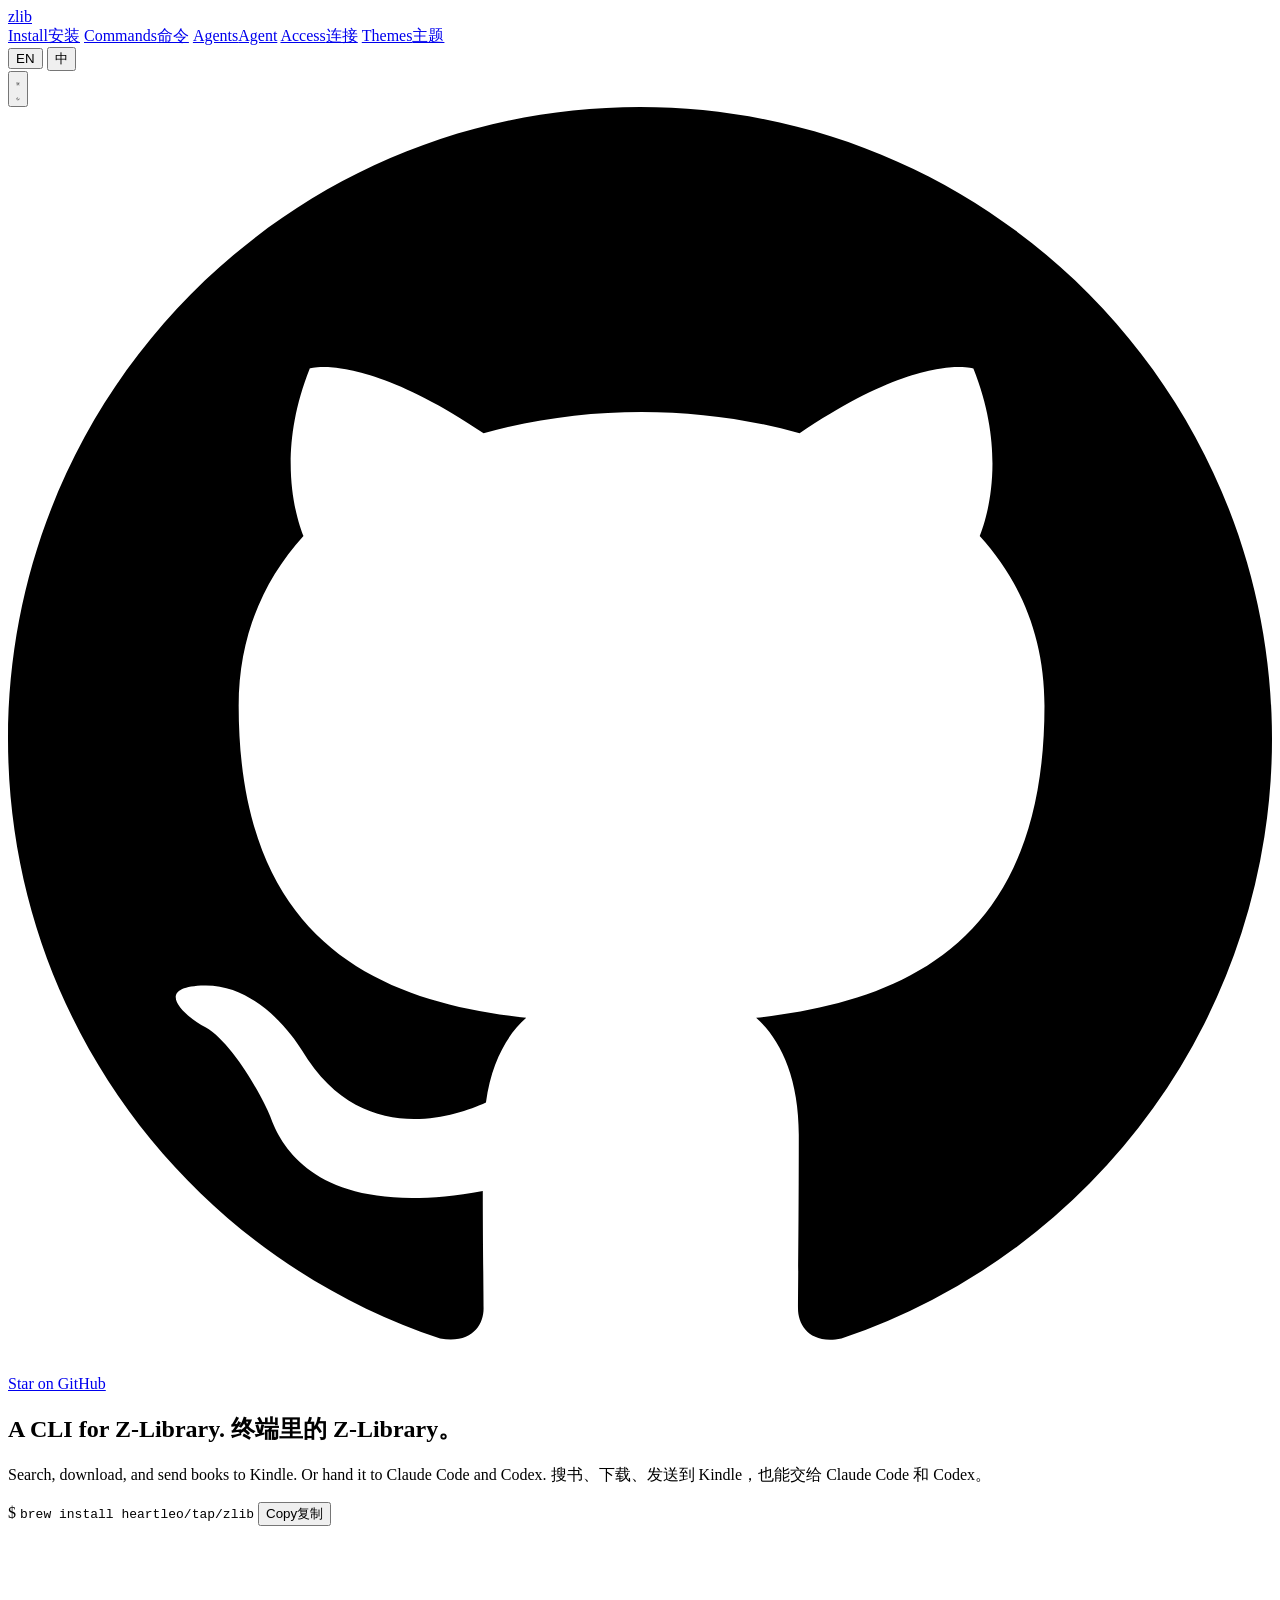
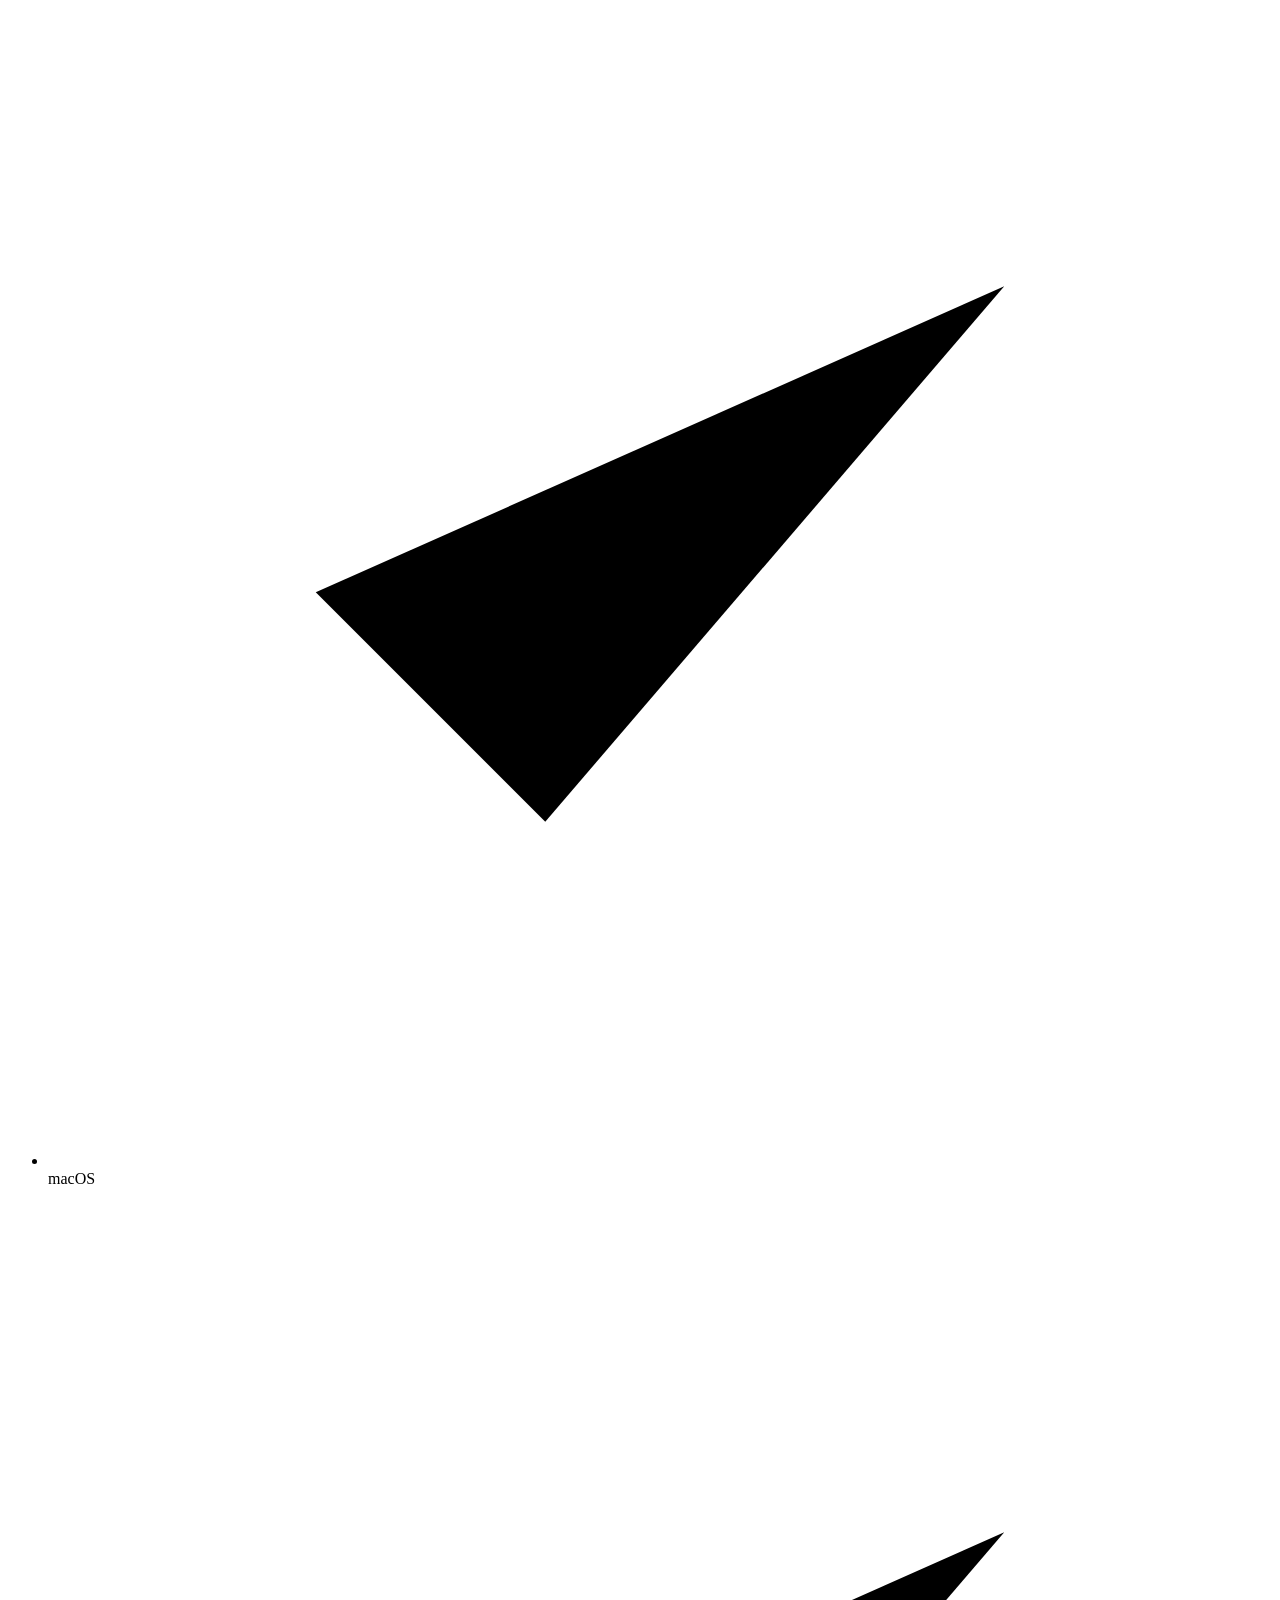
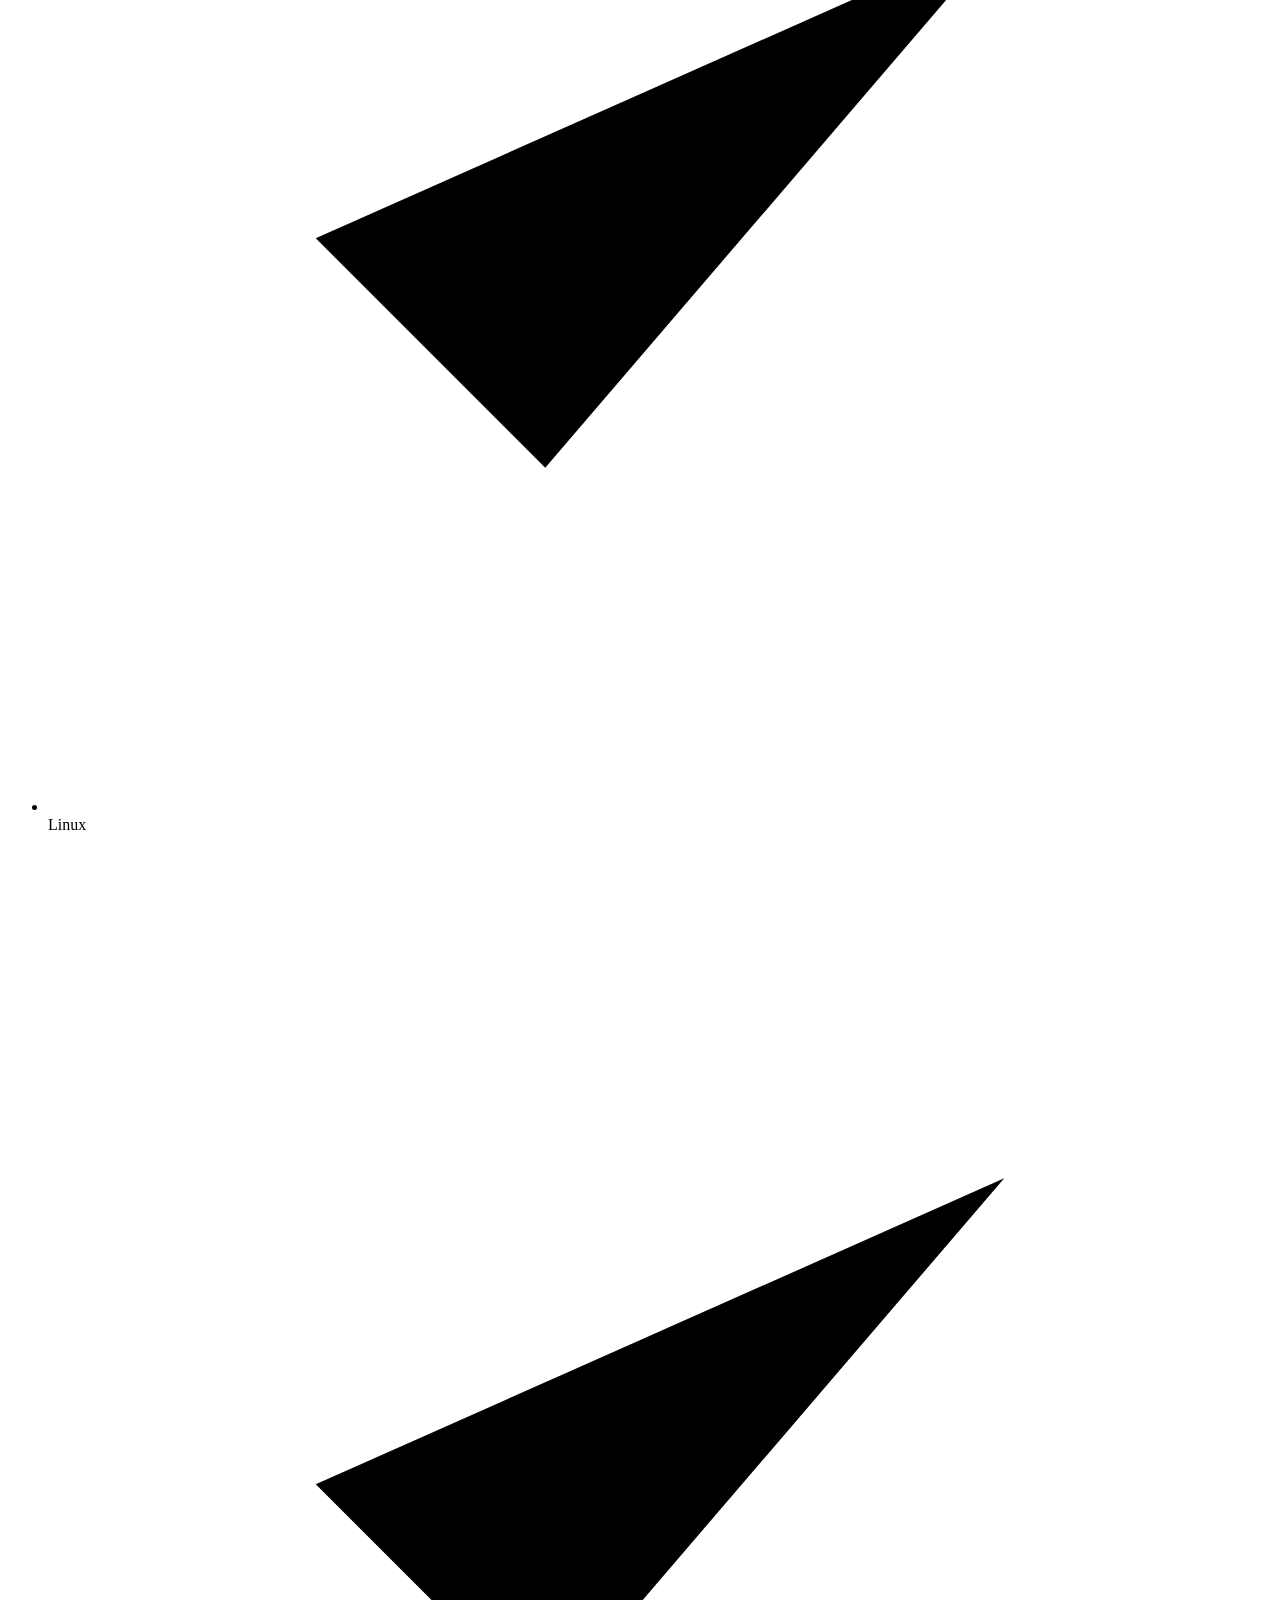
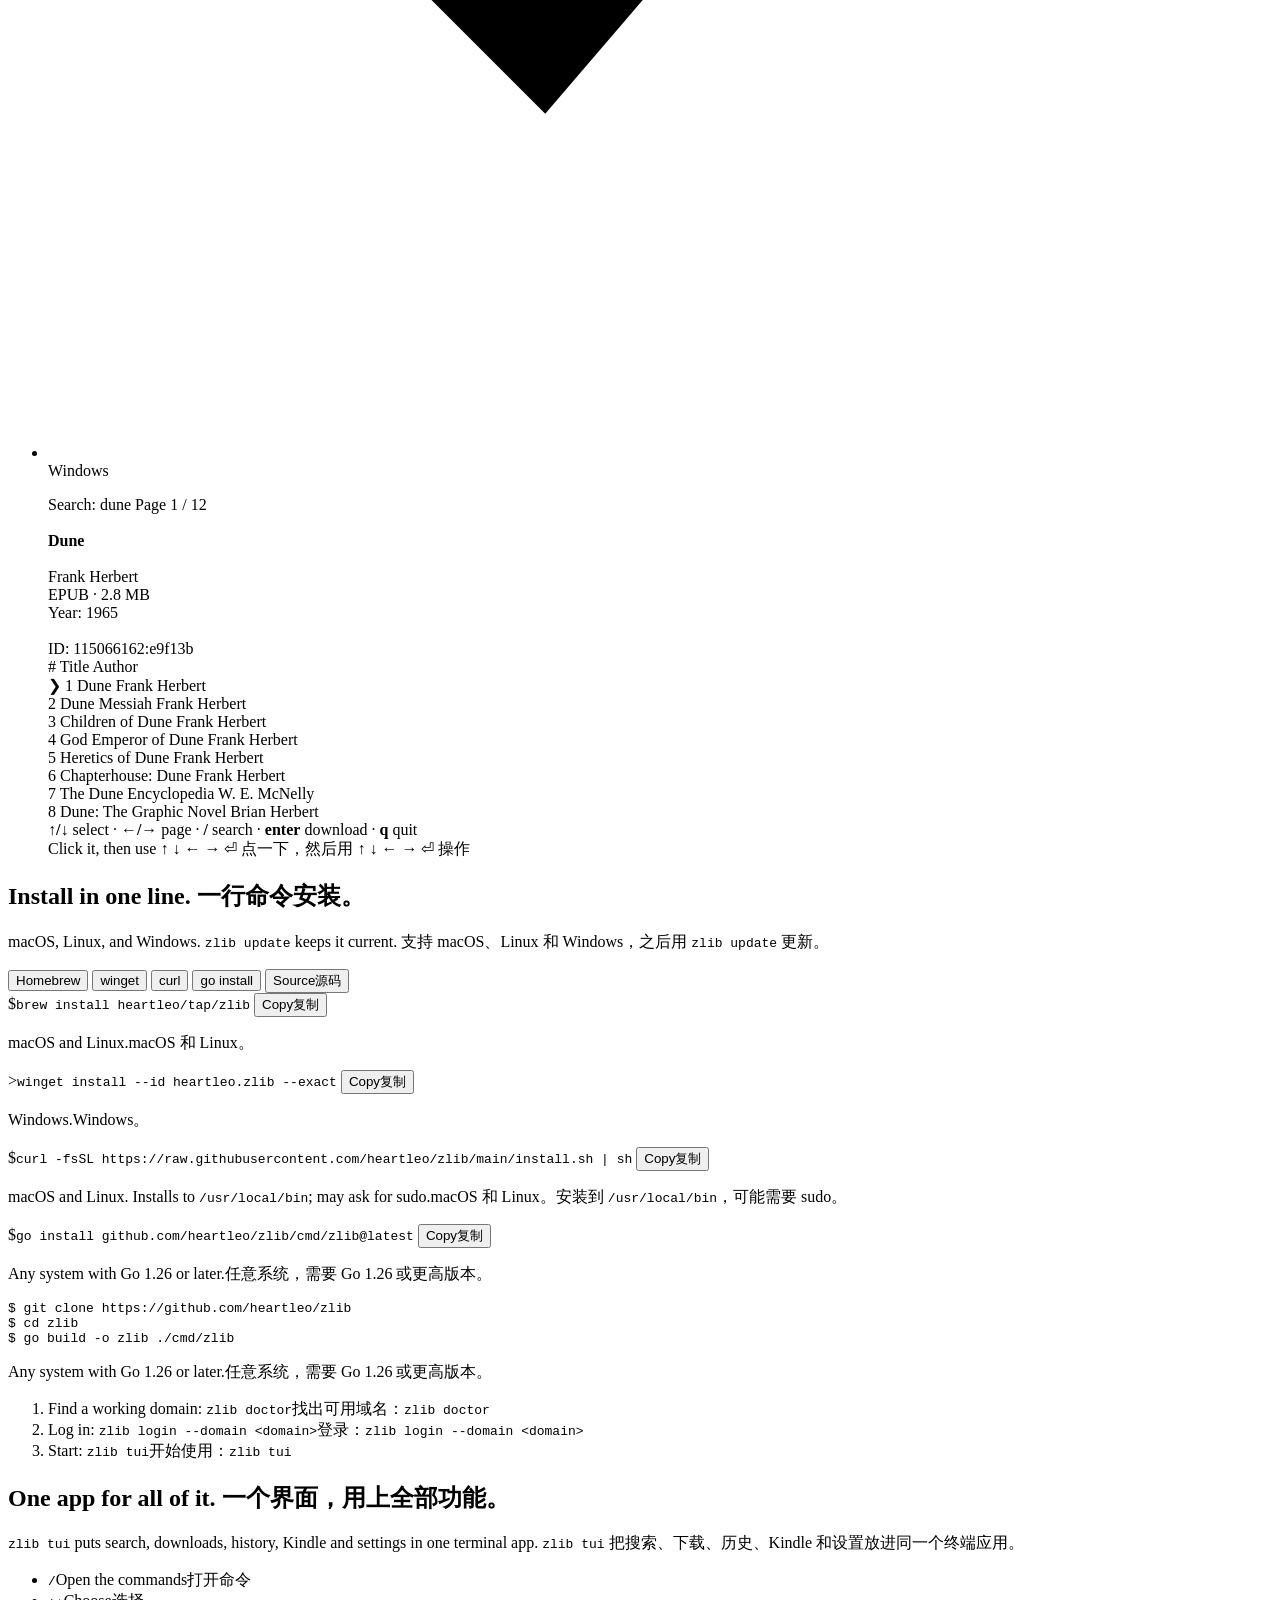
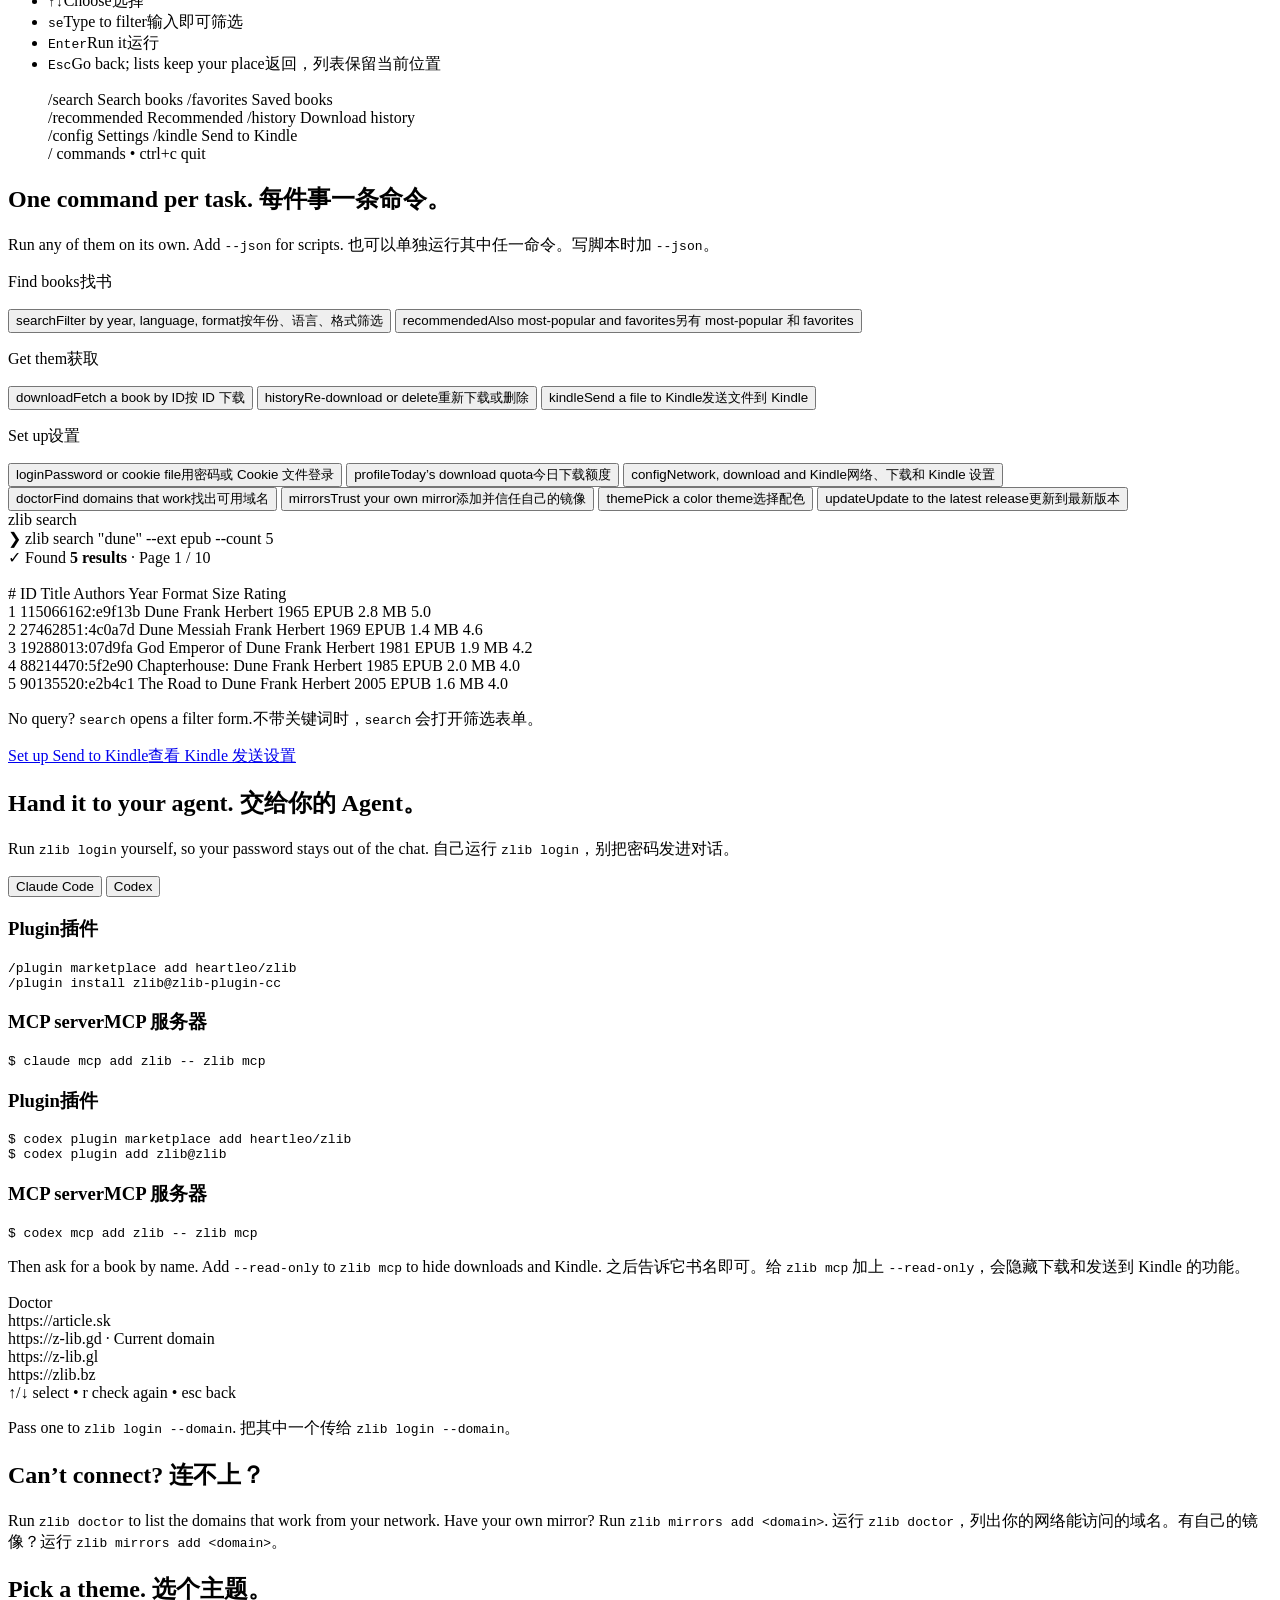
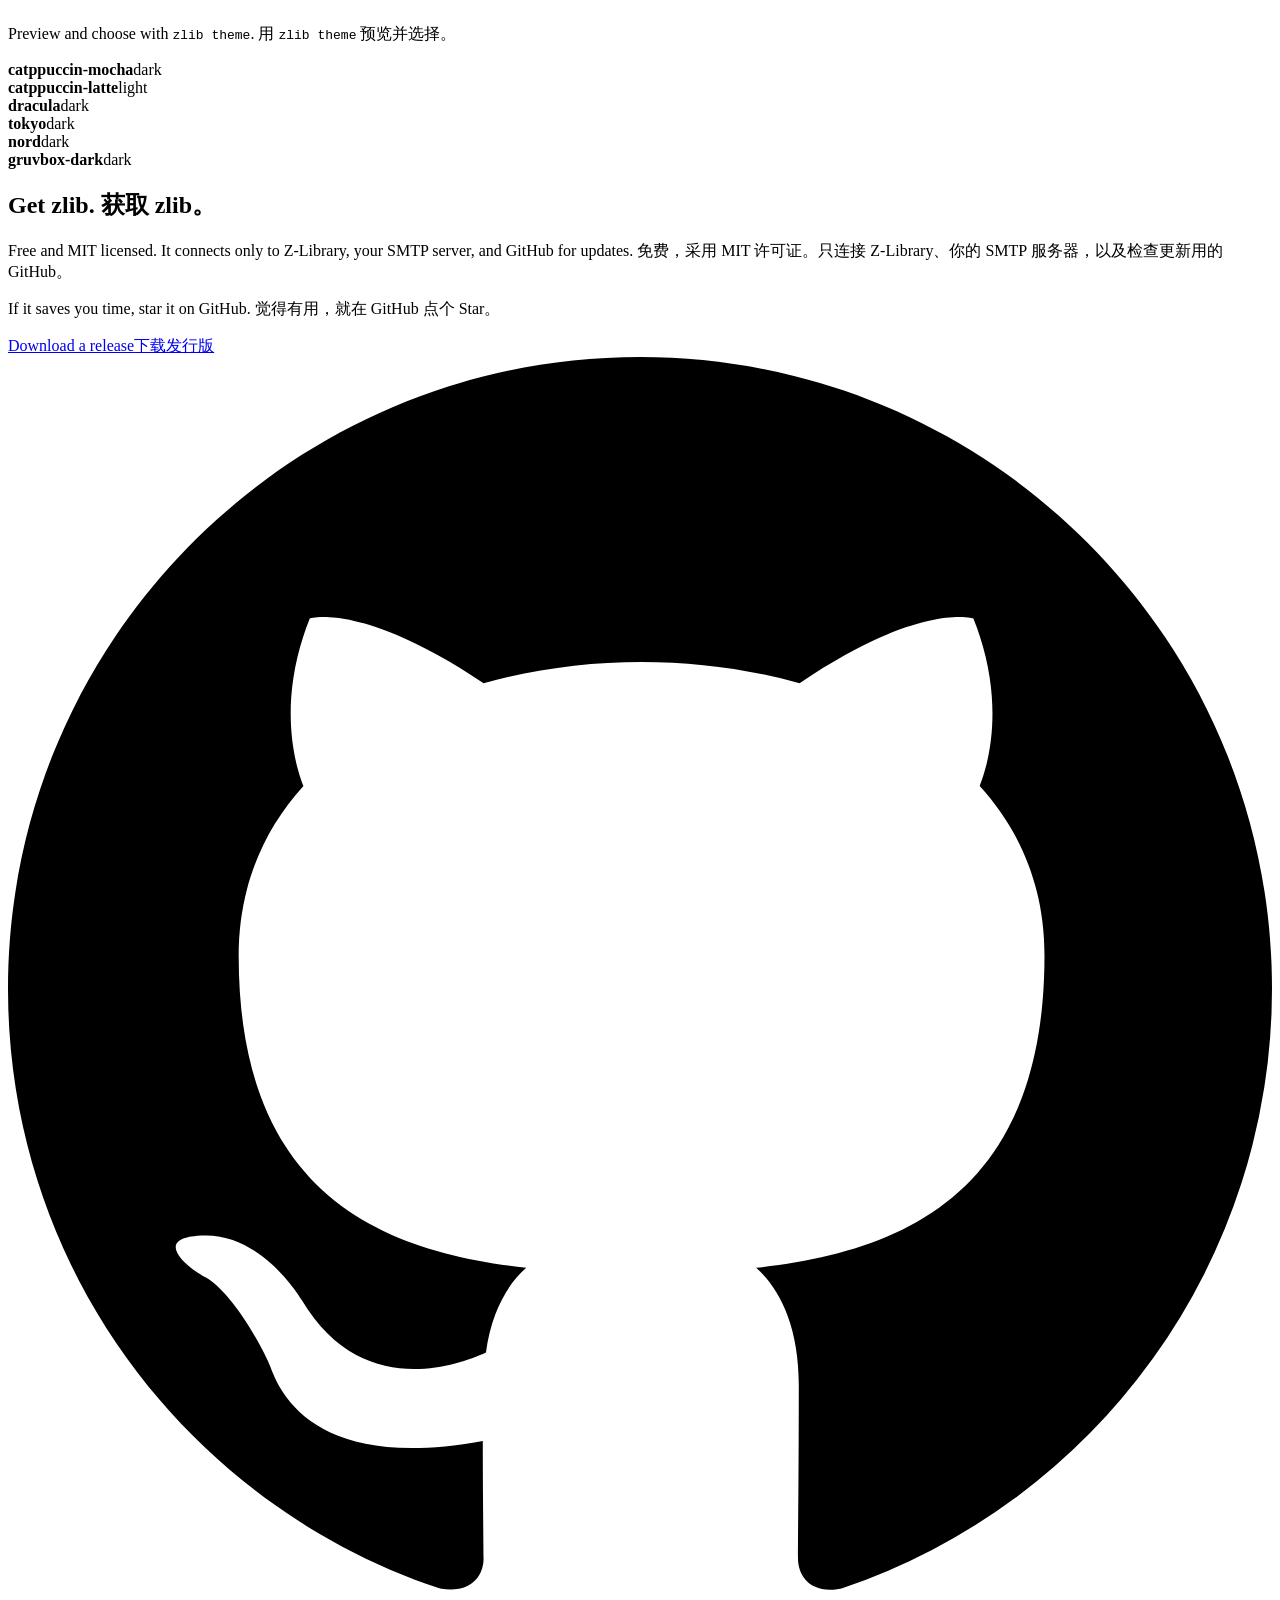
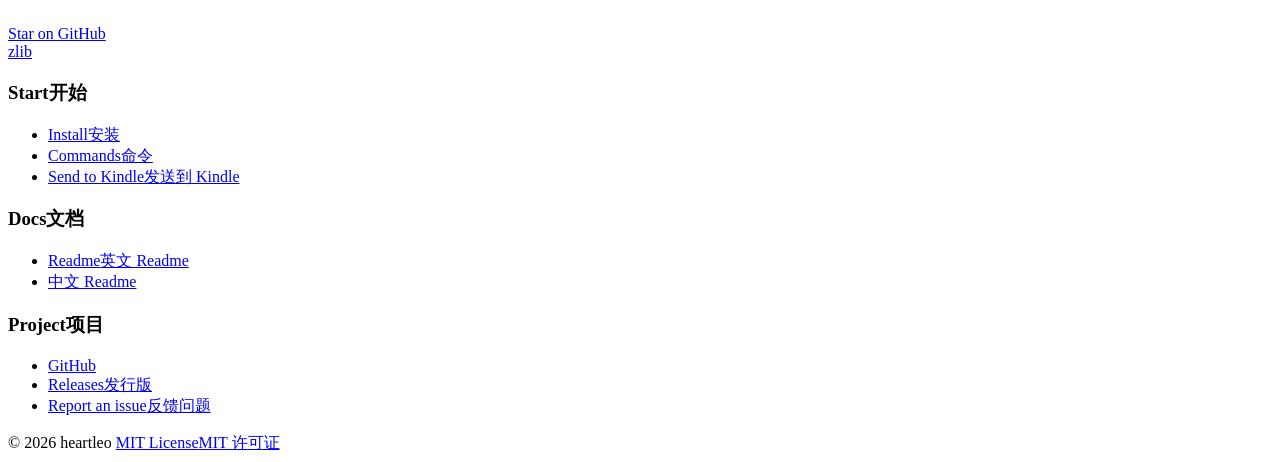
==== commit 4a8223c3: "feat(site): redesign the site, add a tui preview" ====
--- a/site/index.html
+++ b/site/index.html
@@ -3,8 +3,8 @@
 <head>
 <meta charset="utf-8">
 <meta name="viewport" content="width=device-width, initial-scale=1, viewport-fit=cover">
-<title>zlib — a Z-Library CLI for your terminal and AI agents</title>
-<meta name="description" content="Search, download, and send books to Kindle from the terminal. An open-source Z-Library client with plugins for Claude Code and Codex.">
+<title>zlib: a Z-Library CLI for your terminal and AI agents</title>
+<meta name="description" content="Search, download, and send books to Kindle from the terminal. An open-source Z-Library client with an MCP server and plugins for Claude Code and Codex.">
 <meta name="robots" content="index, follow, max-image-preview:large">
 <link rel="canonical" href="https://zlib.heartleo.dev/">
 <link rel="alternate" hreflang="en" href="https://zlib.heartleo.dev/">
@@ -12,7 +12,7 @@
 <link rel="alternate" hreflang="x-default" href="https://zlib.heartleo.dev/">
 <meta property="og:type" content="website">
 <meta property="og:url" content="https://zlib.heartleo.dev/">
-<meta property="og:title" content="zlib — a Z-Library CLI for your terminal and AI agents">
+<meta property="og:title" content="zlib: a Z-Library CLI for your terminal and AI agents">
 <meta property="og:description" content="Search, download, and send books to Kindle from the terminal, or hand the same binary to Claude Code or Codex.">
 <meta property="og:site_name" content="zlib">
 <meta property="og:locale" content="en_US">
@@ -31,7 +31,7 @@
   "@context": "https://schema.org",
   "@type": "SoftwareApplication",
   "name": "zlib",
-  "description": "A command-line client for Z-Library. Search the catalogue, download books, and mail them to a Kindle address from the terminal, or drive the same binary from an AI coding agent through the bundled Claude Code and Codex plugins.",
+  "description": "A command-line client for Z-Library. Search the catalogue, download books, and mail them to a Kindle address from the terminal, or drive the same binary from an AI coding agent through its MCP server or the bundled Claude Code and Codex plugins.",
   "url": "https://zlib.heartleo.dev/",
   "applicationCategory": "UtilitiesApplication",
   "applicationSubCategory": "Command Line Utility",
@@ -70,15 +70,14 @@
 <body>
 
 <!-- ── nav ─────────────────────────────────────────────────── -->
-<header class="nav">
+<header class="nav enter-nav">
   <div class="wrap nav-in">
     <a class="brand" href="/">zlib<span class="caret" aria-hidden="true"></span></a>
     <nav class="nav-links" aria-label="Sections">
       <a href="#install" data-i18n="en">Install</a><a href="#install" data-i18n="zh">安装</a>
       <a href="#commands" data-i18n="en">Commands</a><a href="#commands" data-i18n="zh">命令</a>
-      <a href="#agents" data-i18n="en">Agents</a><a href="#agents" data-i18n="zh">插件</a>
-      <a href="#mcp">MCP</a>
-      <a href="#access" data-i18n="en">Access</a><a href="#access" data-i18n="zh">访问</a>
+      <a href="#agents" data-i18n="en">Agents</a><a href="#agents" data-i18n="zh">Agent</a>
+      <a href="#access" data-i18n="en">Access</a><a href="#access" data-i18n="zh">连接</a>
       <a href="#themes" data-i18n="en">Themes</a><a href="#themes" data-i18n="zh">主题</a>
     </nav>
     <div class="nav-right">
@@ -90,9 +89,10 @@
         <svg class="i-sun" viewBox="0 0 24 24" fill="none" stroke="currentColor" stroke-width="1.9" stroke-linecap="round" aria-hidden="true"><circle cx="12" cy="12" r="4.2"/><path d="M12 2.6v2.2M12 19.2v2.2M4.05 4.05l1.56 1.56M18.39 18.39l1.56 1.56M2.6 12h2.2M19.2 12h2.2M4.05 19.95l1.56-1.56M18.39 5.61l1.56-1.56"/></svg>
         <svg class="i-moon" viewBox="0 0 24 24" fill="none" stroke="currentColor" stroke-width="1.9" stroke-linecap="round" stroke-linejoin="round" aria-hidden="true"><path d="M20.4 13.6A8.4 8.4 0 1 1 10.4 3.6a6.6 6.6 0 0 0 10 10Z"/></svg>
       </button>
-      <a class="ghlink" href="https://github.com/heartleo/zlib" target="_blank" rel="noopener" aria-label="Star zlib on GitHub">
+      <a class="btn nav-star" href="https://github.com/heartleo/zlib" target="_blank" rel="noopener" aria-label="Star zlib on GitHub">
         <svg viewBox="0 0 16 16" aria-hidden="true"><path d="M8 0C3.58 0 0 3.58 0 8c0 3.54 2.29 6.53 5.47 7.59.4.07.55-.17.55-.38 0-.19-.01-.82-.01-1.49-2.01.37-2.53-.49-2.69-.94-.09-.23-.48-.94-.82-1.13-.28-.15-.68-.52-.01-.53.63-.01 1.08.58 1.23.82.72 1.21 1.87.87 2.33.66.07-.52.28-.87.51-1.07-1.78-.2-3.64-.89-3.64-3.95 0-.87.31-1.59.82-2.15-.08-.2-.36-1.02.08-2.12 0 0 .67-.21 2.2.82.64-.18 1.32-.27 2-.27s1.36.09 2 .27c1.53-1.04 2.2-.82 2.2-.82.44 1.1.16 1.92.08 2.12.51.56.82 1.27.82 2.15 0 3.07-1.87 3.75-3.65 3.95.29.25.54.73.54 1.48 0 1.07-.01 1.93-.01 2.2 0 .21.15.46.55.38A8.01 8.01 0 0 0 16 8c0-4.42-3.58-8-8-8z"/></svg>
-        <span class="cnt"><span class="star" aria-hidden="true">&#9734;</span> Star</span>
+        <span class="nav-star-text">Star on GitHub</span>
+        <span class="nav-star-count" hidden></span>
       </a>
     </div>
   </div>
@@ -100,343 +100,366 @@
 
 <main>
 
-<!-- ── hero ────────────────────────────────────────────────── -->
+<!-- ── hero: the playable picker beside the install command ─ -->
 <section class="wrap hero">
   <div class="hero-grid">
     <div>
-      <h1>
-        <span data-i18n="en">A CLI for <span class="z">Z&#8209;Library</span>.</span>
-        <span data-i18n="zh">终端里的 <span class="z">Z&#8209;Library</span></span>
+      <h1 class="rise">
+        <span data-i18n="en">A CLI for <span class="nowrap">Z-Library</span>.</span>
+        <span data-i18n="zh"><span class="nowrap">终端里的</span> <span class="nowrap">Z-Library。</span></span>
       </h1>
-      <p class="sub">
-        <span data-i18n="en">Search the catalogue, download the file, and mail it to your Kindle without leaving the terminal.</span>
-        <span data-i18n="zh">搜书、下载、发送到 Kindle，全程不用离开终端。</span>
-      </p>
-
-      <div class="cmdline">
+      <p class="lead rise d1">
+        <span data-i18n="en"><span class="ln">Search, download, and send books to Kindle.</span> <span class="ln">Or hand it to Claude Code and Codex.</span></span>
+        <span data-i18n="zh"><span class="ln">搜书、下载、发送到 Kindle，</span><span class="ln">也能交给 Claude Code 和 Codex。</span></span>
+      </p>
+      <div class="cmdline rise d2">
         <span class="p" aria-hidden="true">$</span>
         <code id="heroCmd">brew install heartleo/tap/zlib</code>
         <button class="copy" type="button" data-copy="brew install heartleo/tap/zlib">
-          <span data-i18n="en">copy</span><span data-i18n="zh">复制</span>
+          <span data-i18n="en">Copy</span><span data-i18n="zh">复制</span>
         </button>
       </div>
-
-      <div class="meta">
-        <span><i></i>Go 1.26+</span>
-        <span><i></i>macOS · Linux · Windows</span>
-        <span><i></i>MIT</span>
-      </div>
+      <ul class="platforms rise d3" aria-label="Supported platforms">
+        <li><svg viewBox="0 0 16 16" aria-hidden="true"><path d="M3.5 8.5l3 3 6-7"/></svg>macOS</li>
+        <li><svg viewBox="0 0 16 16" aria-hidden="true"><path d="M3.5 8.5l3 3 6-7"/></svg>Linux</li>
+        <li><svg viewBox="0 0 16 16" aria-hidden="true"><path d="M3.5 8.5l3 3 6-7"/></svg>Windows</li>
+      </ul>
     </div>
 
     <!-- signature: a working replica of `zlib search` -->
-    <div class="term" id="picker" tabindex="0" role="application"
+    <figure class="win-wrap">
+    <div class="win draw" id="picker" tabindex="0" role="application"
          aria-label="Interactive replica of the zlib search picker. Use arrow keys to browse, Enter to download.">
-      <div class="term-bar">
-        <span class="dot" style="background:var(--t-red)"></span>
-        <span class="dot" style="background:var(--t-yellow)"></span>
-        <span class="dot" style="background:var(--t-green)"></span>
-        <span class="term-title">zlib search</span>
-        <span class="term-hint" id="pickerHint">
-          <span data-i18n="en">click to use ↑ ↓ ← → ⏎</span>
-          <span data-i18n="zh">点击后可用 ↑ ↓ ← → ⏎</span>
-        </span>
-      </div>
-      <div class="term-body">
+      <div class="win-bar" aria-hidden="true"><span class="dots"><i></i><i></i><i></i></span></div>
+      <div class="win-body">
         <div id="pickerOut"></div>
       </div>
     </div>
+      <figcaption class="win-caption" id="pickerHint">
+        <span data-i18n="en">Click it, then use ↑ ↓ ← → ⏎</span>
+        <span data-i18n="zh">点一下，然后用 ↑ ↓ ← → ⏎ 操作</span>
+      </figcaption>
+    </figure>
   </div>
 </section>
 
-<!-- ── install ─────────────────────────────────────────────── -->
-<section class="wrap band" id="install">
-  <div class="install-grid">
+<!-- ── install ────────────────────────────────────────────── -->
+<section class="section ruled" id="install">
+  <div class="wrap install-grid" data-reveal>
+    <div data-r>
+      <h2>
+        <span data-i18n="en">Install in one line.</span>
+        <span data-i18n="zh">一行命令安装。</span>
+      </h2>
+      <p class="lead intro">
+        <span data-i18n="en"><span class="ln">macOS, Linux, and Windows.</span> <span class="ln"><code>zlib update</code> keeps it current.</span></span>
+        <span data-i18n="zh"><span class="ln">支持 macOS、Linux 和 Windows，</span><span class="ln">之后用 <code>zlib update</code> 更新。</span></span>
+      </p>
+    </div>
+
     <div>
-      <div class="eyebrow">$ brew install</div>
-      <h2 class="sec">
-        <span data-i18n="en">Pick a package manager.</span>
-        <span data-i18n="zh">挑一个包管理器。</span>
-      </h2>
-      <p class="lede">
-        <span data-i18n="en">Every release ships prebuilt binaries for macOS, Linux, and Windows. Or build it yourself; it is a single Go module. Later, <b class="mono">zlib update</b> upgrades through whichever one you used.</span>
-        <span data-i18n="zh">每个版本都发 macOS、Linux、Windows 的预编译二进制。也可以自己编译，就一个 Go module。之后用 <b class="mono">zlib update</b> 升级，它会沿用你当初的安装方式。</span>
-      </p>
-      <div class="status-key next" style="margin-top:1.6rem">
-        <div><b data-i18n="en">Then</b><b data-i18n="zh">然后</b><span data-i18n="en">run <span style="color:var(--accent)">zlib doctor</span> to find a working domain</span><span data-i18n="zh">跑 <span style="color:var(--accent)">zlib doctor</span> 找一个可用域名</span></div>
-        <div><b data-i18n="en">And</b><b data-i18n="zh">接着</b><span data-i18n="en"><span style="color:var(--accent)">zlib login --domain</span> it, then <span style="color:var(--accent)">zlib tui</span></span><span data-i18n="zh">用 <span style="color:var(--accent)">zlib login --domain</span> 登录，再开 <span style="color:var(--accent)">zlib tui</span></span></div>
-      </div>
-    </div>
-
-    <div>
-      <div class="tabs" role="tablist" aria-label="Install method">
+      <div class="tabs" role="tablist" aria-label="Install method" data-r>
         <button type="button" role="tab" aria-selected="true" data-inst="brew">Homebrew</button>
         <button type="button" role="tab" aria-selected="false" data-inst="winget">winget</button>
         <button type="button" role="tab" aria-selected="false" data-inst="curl">curl</button>
         <button type="button" role="tab" aria-selected="false" data-inst="go">go install</button>
-        <button type="button" role="tab" aria-selected="false" data-inst="src"><span data-i18n="en">source</span><span data-i18n="zh">源码</span></button>
-      </div>
-
-      <div class="pane on" data-pane="brew">
-        <div class="cmdline" style="max-width:none">
+        <button type="button" role="tab" aria-selected="false" data-inst="src"><span data-i18n="en">Source</span><span data-i18n="zh">源码</span></button>
+      </div>
+
+      <div class="pane on" data-r data-pane="brew">
+        <div class="cmdline">
           <span class="p">$</span><code>brew install heartleo/tap/zlib</code>
-          <button class="copy" type="button" data-copy="brew install heartleo/tap/zlib"><span data-i18n="en">copy</span><span data-i18n="zh">复制</span></button>
+          <button class="copy" type="button" data-copy="brew install heartleo/tap/zlib"><span data-i18n="en">Copy</span><span data-i18n="zh">复制</span></button>
         </div>
-        <p class="note"><span data-i18n="en">macOS and Linux. Upgrades with <b>brew upgrade zlib</b>.</span><span data-i18n="zh">macOS 和 Linux。用 <b>brew upgrade zlib</b> 升级。</span></p>
-      </div>
-      <div class="pane" data-pane="winget">
-        <div class="cmdline" style="max-width:none">
+        <p class="note"><span data-i18n="en">macOS and Linux.</span><span data-i18n="zh">macOS 和 Linux。</span></p>
+      </div>
+      <div class="pane" data-r data-pane="winget">
+        <div class="cmdline">
           <span class="p">&gt;</span><code>winget install --id heartleo.zlib --exact</code>
-          <button class="copy" type="button" data-copy="winget install --id heartleo.zlib --exact"><span data-i18n="en">copy</span><span data-i18n="zh">复制</span></button>
+          <button class="copy" type="button" data-copy="winget install --id heartleo.zlib --exact"><span data-i18n="en">Copy</span><span data-i18n="zh">复制</span></button>
         </div>
-        <p class="note"><span data-i18n="en">Windows 10 and later, PowerShell or Terminal.</span><span data-i18n="zh">Windows 10 及以上，PowerShell 或 Terminal 都行。</span></p>
-      </div>
-      <div class="pane" data-pane="curl">
-        <div class="cmdline" style="max-width:none">
+        <p class="note"><span data-i18n="en">Windows.</span><span data-i18n="zh">Windows。</span></p>
+      </div>
+      <div class="pane" data-r data-pane="curl">
+        <div class="cmdline">
           <span class="p">$</span><code>curl -fsSL https://raw.githubusercontent.com/heartleo/zlib/main/install.sh | sh</code>
-          <button class="copy" type="button" data-copy="curl -fsSL https://raw.githubusercontent.com/heartleo/zlib/main/install.sh | sh"><span data-i18n="en">copy</span><span data-i18n="zh">复制</span></button>
+          <button class="copy" type="button" data-copy="curl -fsSL https://raw.githubusercontent.com/heartleo/zlib/main/install.sh | sh"><span data-i18n="en">Copy</span><span data-i18n="zh">复制</span></button>
         </div>
-        <p class="note"><span data-i18n="en">macOS and Linux. Detects your OS and architecture, then installs to <b>/usr/local/bin</b>, which may need sudo.</span><span data-i18n="zh">macOS 和 Linux。自动识别系统和架构，安装到 <b>/usr/local/bin</b>，可能需要 sudo。</span></p>
-      </div>
-      <div class="pane" data-pane="go">
-        <div class="cmdline" style="max-width:none">
+        <p class="note"><span data-i18n="en">macOS and Linux. Installs to <code>/usr/local/bin</code>; may ask for sudo.</span><span data-i18n="zh">macOS 和 Linux。安装到 <code>/usr/local/bin</code>，可能需要 sudo。</span></p>
+      </div>
+      <div class="pane" data-r data-pane="go">
+        <div class="cmdline">
           <span class="p">$</span><code>go install github.com/heartleo/zlib/cmd/zlib@latest</code>
-          <button class="copy" type="button" data-copy="go install github.com/heartleo/zlib/cmd/zlib@latest"><span data-i18n="en">copy</span><span data-i18n="zh">复制</span></button>
+          <button class="copy" type="button" data-copy="go install github.com/heartleo/zlib/cmd/zlib@latest"><span data-i18n="en">Copy</span><span data-i18n="zh">复制</span></button>
         </div>
-        <p class="note"><span data-i18n="en">Requires Go 1.26 or later.</span><span data-i18n="zh">需要 Go 1.26 及以上。</span></p>
-      </div>
-      <div class="pane" data-pane="src">
-        <div class="card" style="padding:0;box-shadow:none;border:0">
-          <pre><span class="p">$</span> git clone https://github.com/heartleo/zlib
+        <p class="note"><span data-i18n="en">Any system with Go 1.26 or later.</span><span data-i18n="zh">任意系统，需要 Go 1.26 或更高版本。</span></p>
+      </div>
+      <div class="pane" data-r data-pane="src">
+        <pre class="code"><span class="p">$</span> git clone https://github.com/heartleo/zlib
 <span class="p">$</span> cd zlib
 <span class="p">$</span> go build -o zlib ./cmd/zlib</pre>
-        </div>
-        <p class="note"><span data-i18n="en">It builds with the standard Go toolchain. <b>make test</b> runs the suite.</span><span data-i18n="zh">用标准 Go 工具链就能编译。<b>make test</b> 跑测试。</span></p>
-      </div>
+        <p class="note"><span data-i18n="en">Any system with Go 1.26 or later.</span><span data-i18n="zh">任意系统，需要 Go 1.26 或更高版本。</span></p>
+      </div>
+
+      <ol class="next">
+        <li data-r><span data-i18n="en">Find a working domain: <code>zlib doctor</code></span><span data-i18n="zh">找出可用域名：<code>zlib doctor</code></span></li>
+        <li data-r><span data-i18n="en">Log in: <code>zlib login --domain &lt;domain&gt;</code></span><span data-i18n="zh">登录：<code>zlib login --domain &lt;domain&gt;</code></span></li>
+        <li data-r><span data-i18n="en">Start: <code>zlib tui</code></span><span data-i18n="zh">开始使用：<code>zlib tui</code></span></li>
+      </ol>
     </div>
   </div>
 </section>
 
-<!-- ── commands ────────────────────────────────────────────── -->
-<section class="wrap band" id="commands">
-  <div class="eyebrow">$ zlib --help</div>
-  <h2 class="sec">
-    <span data-i18n="en">Made for the keyboard and for scripts.</span>
-    <span data-i18n="zh">键盘好用，脚本也好用。</span>
-  </h2>
-  <p class="lede" style="margin-bottom:1.3rem">
-    <span data-i18n="en"><b class="mono">zlib tui</b> puts everything in one full-screen app. Each step is also a command, and <b class="mono">search</b>, <b class="mono">favorites</b>, <b class="mono">recommended</b>, <b class="mono">most-popular</b>, <b class="mono">history</b>, <b class="mono">profile</b>, <b class="mono">doctor</b>, <b class="mono">config</b>, and <b class="mono">download</b> take <b class="mono">--json</b>. Pick one to see what it prints.</span>
-    <span data-i18n="zh"><b class="mono">zlib tui</b> 把所有功能放进一个全屏界面。每一步也都是单独的命令，<b class="mono">search</b>、<b class="mono">favorites</b>、<b class="mono">recommended</b>、<b class="mono">most-popular</b>、<b class="mono">history</b>、<b class="mono">profile</b>、<b class="mono">doctor</b>、<b class="mono">config</b>、<b class="mono">download</b> 都支持 <b class="mono">--json</b>。点一条看它输出什么。</span>
-  </p>
-  <a class="pill-link" href="/send-to-kindle/" style="margin-bottom:2.6rem">
-    <span data-i18n="en">Setting up Send to Kindle</span><span data-i18n="zh">发送到 Kindle 怎么配</span>
-    <span class="en-badge" data-i18n="zh">EN</span>
-    <span class="arw" aria-hidden="true">→</span>
-  </a>
-
-  <div class="cmd-grid">
-    <div class="cmd-list" role="tablist" aria-label="Commands">
-      <button type="button" role="tab" aria-selected="false" data-cmd="login"><span class="k">login</span><span class="d"><span data-i18n="en">Log in and save the domain</span><span data-i18n="zh">登录，并记住域名</span></span></button>
-      <button type="button" role="tab" aria-selected="true" data-cmd="search"><span class="k">search</span><span class="d"><span data-i18n="en">Filter by year, language, and format</span><span data-i18n="zh">按年份、语言和格式筛选</span></span></button>
-      <button type="button" role="tab" aria-selected="false" data-cmd="download"><span class="k">download</span><span class="d"><span data-i18n="en">Fetch a book by its id:hash</span><span data-i18n="zh">按 id:hash 下载</span></span></button>
-      <button type="button" role="tab" aria-selected="false" data-cmd="history"><span class="k">history</span><span class="d"><span data-i18n="en">Re-download or remove past downloads</span><span data-i18n="zh">重新下载或删除下载记录</span></span></button>
-      <button type="button" role="tab" aria-selected="false" data-cmd="profile"><span class="k">profile</span><span class="d"><span data-i18n="en">Check today's download quota</span><span data-i18n="zh">看今天还剩多少下载额度</span></span></button>
-      <button type="button" role="tab" aria-selected="false" data-cmd="kindle"><span class="k">kindle</span><span class="d"><span data-i18n="en">Mail a file to your Kindle address</span><span data-i18n="zh">把文件发送到 Kindle 邮箱</span></span></button>
-      <button type="button" role="tab" aria-selected="false" data-cmd="doctor"><span class="k">doctor</span><span class="d"><span data-i18n="en">Find domains that work from your network</span><span data-i18n="zh">找出你的网络能用的域名</span></span></button>
-      <button type="button" role="tab" aria-selected="false" data-cmd="theme"><span class="k">theme</span><span class="d"><span data-i18n="en">Twenty built-in color themes</span><span data-i18n="zh">20 套内置配色</span></span></button>
-    </div>
-
-    <div class="term">
-      <div class="term-bar">
-        <span class="dot" style="background:var(--t-red)"></span>
-        <span class="dot" style="background:var(--t-yellow)"></span>
-        <span class="dot" style="background:var(--t-green)"></span>
-        <span class="term-title" id="cmdTitle">zlib search</span>
-      </div>
-      <div class="term-body" id="cmdOut"></div>
-    </div>
+<!-- ── tui: the app, and a recording of it ──────────────── -->
+<section class="section ruled" id="tui">
+  <div class="wrap tui-grid" data-reveal>
+    <div data-r>
+      <h2>
+        <span data-i18n="en">One app for all of it.</span>
+        <span data-i18n="zh">一个界面，用上全部功能。</span>
+      </h2>
+      <p class="lead">
+        <span data-i18n="en"><code>zlib tui</code> puts search, downloads, history, Kindle and settings in one terminal app.</span>
+        <span data-i18n="zh"><code>zlib tui</code> 把搜索、下载、历史、Kindle 和设置放进同一个终端应用。</span>
+      </p>
+      <ul class="keys">
+        <li data-key="slash"><kbd>/</kbd><span data-i18n="en">Open the commands</span><span data-i18n="zh">打开命令</span></li>
+        <li data-key="choose"><kbd>↑</kbd><kbd>↓</kbd><span data-i18n="en">Choose</span><span data-i18n="zh">选择</span></li>
+        <li data-key="filter"><kbd>se</kbd><span data-i18n="en">Type to filter</span><span data-i18n="zh">输入即可筛选</span></li>
+        <li data-key="run"><kbd>Enter</kbd><span data-i18n="en">Run it</span><span data-i18n="zh">运行</span></li>
+        <li data-key="back"><kbd>Esc</kbd><span data-i18n="en">Go back; lists keep your place</span><span data-i18n="zh">返回，列表保留当前位置</span></li>
+      </ul>
+    </div>
+    <figure class="win-wrap" data-r>
+      <div class="win tui-win" role="img" aria-label="zlib tui: the home screen, then the command dialog filtered to /search, then the search form">
+        <div class="win-bar" aria-hidden="true"><span class="dots"><i></i><i></i><i></i></span></div>
+        <div class="win-body" id="tuiOut" aria-hidden="true"><div class="bx"> </div><div class="bx"> </div><div class="bx"> </div><div class="bx"> </div><div class="bx"> </div><div class="bx"> </div><div class="bx"><span>                            </span><span class="mauve hb"><i class="blk"></i></span><span class="ramp hb" style="--mix:3%"><i class="blk"></i></span><span class="ramp hb" style="--mix:8%"><i class="blk"></i></span><span class="ramp hb" style="--mix:12%"><i class="blk"></i></span><span class="ramp hb" style="--mix:15%"><i class="blk"></i></span><span> </span><span class="ramp hb" style="--mix:24%"><i class="blk"></i></span><span>     </span><span class="ramp hb" style="--mix:50%"><i class="blk"></i></span><span class="ramp hb" style="--mix:55%"><i class="blk"></i></span><span class="ramp hb" style="--mix:59%"><i class="blk"></i></span><span class="ramp hb" style="--mix:64%"><i class="blk"></i></span><span class="ramp hb" style="--mix:68%"><i class="blk"></i></span><span> </span><span class="ramp hb" style="--mix:79%"><i class="blk"></i></span><span class="ramp hb" style="--mix:83%"><i class="blk"></i></span><span class="ramp hb" style="--mix:89%"><i class="blk"></i></span><span class="ramp hb" style="--mix:94%"><i class="blk"></i></span></div><div class="bx"><span>                               </span><span class="ramp hb" style="--mix:12%"><i class="blk"></i></span><span class="ramp hb" style="--mix:15%"><i class="blk"></i></span><span> </span><span class="ramp hb" style="--mix:24%"><i class="blk"></i></span><span>       </span><span class="ramp hb" style="--mix:59%"><i class="blk"></i></span><span>   </span><span class="ramp hb" style="--mix:79%"><i class="blk"></i></span><span>   </span><span class="ramp hb" style="--mix:100%"><i class="blk"></i></span></div><div class="bx"><span>                              </span><span class="ramp hb" style="--mix:8%"><i class="blk"></i></span><span class="ramp hb" style="--mix:12%"><i class="blk"></i></span><span>  </span><span class="ramp hb" style="--mix:24%"><i class="blk"></i></span><span>       </span><span class="ramp hb" style="--mix:59%"><i class="blk"></i></span><span>   </span><span class="ramp hb" style="--mix:79%"><i class="blk"></i></span><span class="ramp hb" style="--mix:83%"><i class="blk"></i></span><span class="ramp hb" style="--mix:89%"><i class="blk"></i></span><span class="ramp hb" style="--mix:94%"><i class="blk"></i></span></div><div class="bx"><span>                             </span><span class="ramp hb" style="--mix:3%"><i class="blk"></i></span><span class="ramp hb" style="--mix:8%"><i class="blk"></i></span><span>   </span><span class="ramp hb" style="--mix:24%"><i class="blk"></i></span><span>       </span><span class="ramp hb" style="--mix:59%"><i class="blk"></i></span><span>   </span><span class="ramp hb" style="--mix:79%"><i class="blk"></i></span><span>   </span><span class="ramp hb" style="--mix:100%"><i class="blk"></i></span></div><div class="bx"><span>                            </span><span class="mauve hb"><i class="blk"></i></span><span class="ramp hb" style="--mix:3%"><i class="blk"></i></span><span class="ramp hb" style="--mix:8%"><i class="blk"></i></span><span class="ramp hb" style="--mix:12%"><i class="blk"></i></span><span class="ramp hb" style="--mix:15%"><i class="blk"></i></span><span> </span><span class="ramp hb" style="--mix:24%"><i class="blk"></i></span><span class="ramp hb" style="--mix:27%"><i class="blk"></i></span><span class="ramp hb" style="--mix:32%"><i class="blk"></i></span><span class="ramp hb" style="--mix:36%"><i class="blk"></i></span><span class="ramp hb" style="--mix:41%"><i class="blk"></i></span><span> </span><span class="ramp hb" style="--mix:50%"><i class="blk"></i></span><span class="ramp hb" style="--mix:55%"><i class="blk"></i></span><span class="ramp hb" style="--mix:59%"><i class="blk"></i></span><span class="ramp hb" style="--mix:64%"><i class="blk"></i></span><span class="ramp hb" style="--mix:68%"><i class="blk"></i></span><span> </span><span class="ramp hb" style="--mix:79%"><i class="blk"></i></span><span class="ramp hb" style="--mix:83%"><i class="blk"></i></span><span class="ramp hb" style="--mix:89%"><i class="blk"></i></span><span class="ramp hb" style="--mix:94%"><i class="blk"></i></span></div><div class="bx"> </div><div class="bx"> </div><div class="bx"><span>     </span><span class="mauve hb">/search</span><span>         </span><span class="muted">Search books</span><span>         </span><span class="mauve hb">/favorites</span><span>      </span><span class="muted">Saved books</span></div><div class="bx"><span>     </span><span class="mauve hb">/recommended</span><span>    </span><span class="muted">Recommended</span><span>          </span><span class="mauve hb">/history</span><span>        </span><span class="muted">Download history</span></div><div class="bx"><span>     </span><span class="mauve hb">/config</span><span>         </span><span class="muted">Settings</span><span>             </span><span class="mauve hb">/kindle</span><span>         </span><span class="muted">Send to Kindle</span></div><div class="bx"> </div><div class="bx"> </div><div class="bx"> </div><div class="bx"> </div><div class="bx"> </div><div class="bx"> </div><div class="bx"> </div><div class="bx"><span class="mauve">/</span><span> </span><span class="muted">commands</span><span class="tui-dim"> • </span><span class="mauve">ctrl+c</span><span> </span><span class="muted">quit</span></div></div>
+      </div>
+    </figure>
   </div>
 </section>
 
-<!-- ── agents ──────────────────────────────────────────────── -->
-<section class="wrap band" id="agents">
-  <div class="eyebrow">/plugin install</div>
-  <h2 class="sec">
-    <span data-i18n="en">Hand it to your coding agent.</span>
-    <span data-i18n="zh">交给你的编码 agent。</span>
-  </h2>
-  <p class="lede" style="margin-bottom:2.4rem">
-    <span data-i18n="en">zlib ships plugins for Claude Code and Codex. The agent calls the same binary you do, reads the same <b class="mono">--json</b> output, and installs zlib first if it is missing. Run <b class="mono">zlib login</b> yourself so your password stays out of the chat.</span>
-    <span data-i18n="zh">zlib 自带 Claude Code 和 Codex 插件。Agent 调用的是同一个二进制，读的是同一份 <b class="mono">--json</b> 输出；没装 zlib 时会先自己装上。<b class="mono">zlib login</b> 请自己运行，密码不要发到对话里。</span>
-  </p>
-  <div class="two">
-    <div class="card">
-      <h3>Claude Code</h3>
-      <p><span data-i18n="en">Install the marketplace, then ask for a book by name.</span><span data-i18n="zh">装上 marketplace，然后直接报书名。</span></p>
-      <pre><span class="p">/</span>plugin marketplace add heartleo/zlib
-<span class="p">/</span>plugin install zlib@zlib-plugin-cc</pre>
-      <p class="after"><span data-i18n="en"><code>/zlib "the pragmatic programmer"</code> searches and downloads. <code>/zlib:kindle</code> sends it on.</span><span data-i18n="zh"><code>/zlib "the pragmatic programmer"</code> 搜索并下载，<code>/zlib:kindle</code> 转寄 Kindle。</span></p>
-    </div>
-    <div class="card">
-      <h3>Codex</h3>
-      <p><span data-i18n="en">A skills-only plugin with no server to keep running.</span><span data-i18n="zh">纯 skills 插件，不需要常驻服务。</span></p>
-      <pre><span class="p">$</span> codex plugin marketplace add heartleo/zlib
-<span class="p">$</span> codex plugin add zlib@zlib</pre>
-      <p class="after"><span data-i18n="en">Ask Codex to find a title, or point the bundled Kindle skill at a local file.</span><span data-i18n="zh">让 Codex 找书，或者把自带的 Kindle skill 指向本地文件。</span></p>
-    </div>
+<!-- ── commands: the list beside one transcript ───────────── -->
+<section class="section band" id="commands">
+  <div class="wrap" data-reveal>
+    <div class="head" data-r>
+      <h2>
+        <span data-i18n="en">One command per task.</span>
+        <span data-i18n="zh">每件事一条命令。</span>
+      </h2>
+      <p class="lead">
+        <span data-i18n="en"><span class="ln">Run any of them on its own.</span> <span class="ln">Add <code>--json</code> for scripts.</span></span>
+        <span data-i18n="zh"><span class="ln">也可以单独运行其中任一命令。</span><span class="ln">写脚本时加 <code>--json</code>。</span></span>
+      </p>
+    </div>
+
+    <div class="cmd-grid">
+      <div class="cmd-list" role="tablist" aria-label="Commands" data-r>
+        <p class="cmd-group" aria-hidden="true"><span data-i18n="en">Find books</span><span data-i18n="zh">找书</span></p>
+        <button type="button" role="tab" aria-selected="true" data-cmd="search"><span class="k">search</span><span class="d"><span data-i18n="en">Filter by year, language, format</span><span data-i18n="zh">按年份、语言、格式筛选</span></span></button>
+        <button type="button" role="tab" aria-selected="false" data-cmd="recommended"><span class="k">recommended</span><span class="d"><span data-i18n="en">Also most-popular and favorites</span><span data-i18n="zh">另有 most-popular 和 favorites</span></span></button>
+        <p class="cmd-group" aria-hidden="true"><span data-i18n="en">Get them</span><span data-i18n="zh">获取</span></p>
+        <button type="button" role="tab" aria-selected="false" data-cmd="download"><span class="k">download</span><span class="d"><span data-i18n="en">Fetch a book by ID</span><span data-i18n="zh">按 ID 下载</span></span></button>
+        <button type="button" role="tab" aria-selected="false" data-cmd="history"><span class="k">history</span><span class="d"><span data-i18n="en">Re-download or delete</span><span data-i18n="zh">重新下载或删除</span></span></button>
+        <button type="button" role="tab" aria-selected="false" data-cmd="kindle"><span class="k">kindle</span><span class="d"><span data-i18n="en">Send a file to Kindle</span><span data-i18n="zh">发送文件到 Kindle</span></span></button>
+        <p class="cmd-group" aria-hidden="true"><span data-i18n="en">Set up</span><span data-i18n="zh">设置</span></p>
+        <button type="button" role="tab" aria-selected="false" data-cmd="login"><span class="k">login</span><span class="d"><span data-i18n="en">Password or cookie file</span><span data-i18n="zh">用密码或 Cookie 文件登录</span></span></button>
+        <button type="button" role="tab" aria-selected="false" data-cmd="profile"><span class="k">profile</span><span class="d"><span data-i18n="en">Today’s download quota</span><span data-i18n="zh">今日下载额度</span></span></button>
+        <button type="button" role="tab" aria-selected="false" data-cmd="config"><span class="k">config</span><span class="d"><span data-i18n="en">Network, download and Kindle</span><span data-i18n="zh">网络、下载和 Kindle 设置</span></span></button>
+        <button type="button" role="tab" aria-selected="false" data-cmd="doctor"><span class="k">doctor</span><span class="d"><span data-i18n="en">Find domains that work</span><span data-i18n="zh">找出可用域名</span></span></button>
+        <button type="button" role="tab" aria-selected="false" data-cmd="mirrors"><span class="k">mirrors</span><span class="d"><span data-i18n="en">Trust your own mirror</span><span data-i18n="zh">添加并信任自己的镜像</span></span></button>
+        <button type="button" role="tab" aria-selected="false" data-cmd="theme"><span class="k">theme</span><span class="d"><span data-i18n="en">Pick a color theme</span><span data-i18n="zh">选择配色</span></span></button>
+        <button type="button" role="tab" aria-selected="false" data-cmd="update"><span class="k">update</span><span class="d"><span data-i18n="en">Update to the latest release</span><span data-i18n="zh">更新到最新版本</span></span></button>
+      </div>
+
+      <div class="win-wrap" data-r>
+      <div class="win" role="tabpanel" aria-labelledby="cmdTitle">
+        <div class="win-bar" aria-hidden="true"><span class="dots"><i></i><i></i><i></i></span></div>
+        <div class="win-body">
+        <span class="visually-hidden" id="cmdTitle" aria-live="polite">zlib search</span>
+        <div id="cmdOut"></div>
+        </div>
+      </div>
+      <p class="win-caption" id="cmdNote" aria-live="polite"></p>
+      </div>
+    </div>
+    <p class="more" data-r>
+      <a href="/send-to-kindle/"><span data-i18n="en">Set up Send to Kindle</span><span data-i18n="zh">查看 Kindle 发送设置</span></a>
+    </p>
   </div>
 </section>
 
-<!-- ── mcp ─────────────────────────────────────────────────── -->
-<section class="wrap band" id="mcp">
-  <div class="eyebrow">$ zlib mcp</div>
-  <h2 class="sec">
-    <span data-i18n="en">Or connect over MCP.</span>
-    <span data-i18n="zh">也可以接入 MCP。</span>
-  </h2>
-  <p class="lede" style="margin-bottom:2.4rem">
-    <span data-i18n="en"><b class="mono">zlib mcp</b> is a stdio MCP server built into the same binary. Agents get typed tools with structured results: search, book details, favorites, history, quota, domain checks, downloads with progress, and Kindle delivery. It reuses your local login, so there is nothing else to install.</span>
-    <span data-i18n="zh"><b class="mono">zlib mcp</b> 是内置在同一个二进制里的 stdio MCP 服务。Agent 拿到的是带类型的工具和结构化结果：搜书、图书详情、收藏、下载历史、额度、域名检测、带进度的下载，以及发送到 Kindle。它沿用你本地的登录，不用再装别的东西。</span>
-  </p>
-  <div class="two">
-    <div class="card">
-      <h3>Claude Code</h3>
-      <p><span data-i18n="en">Register it once. The tools show up as <code>mcp__zlib__*</code>.</span><span data-i18n="zh">注册一次，工具以 <code>mcp__zlib__*</code> 的名字出现。</span></p>
-      <pre><span class="p">$</span> claude mcp add zlib -- zlib mcp
-<span class="p">$</span> claude mcp get zlib</pre>
-    </div>
-    <div class="card">
-      <h3>Codex</h3>
-      <p><span data-i18n="en">Add it from the terminal, or as <code>[mcp_servers.zlib]</code> in <code>~/.codex/config.toml</code>.</span><span data-i18n="zh">在终端添加，或写进 <code>~/.codex/config.toml</code> 的 <code>[mcp_servers.zlib]</code>。</span></p>
-      <pre><span class="p">$</span> codex mcp add zlib -- zlib mcp
-<span class="p">$</span> codex mcp get zlib</pre>
-    </div>
-  </div>
-  <div class="status-key">
-    <div><b>--read-only</b><span data-i18n="en">search, details, feeds, history, profile, and domain checks only</span><span data-i18n="zh">只开放搜索、详情、书单、历史、账号和域名检测</span></div>
-    <div><b>--disable-kindle</b><span data-i18n="en">no email, including after a download</span><span data-i18n="zh">不发邮件，下载后也不发</span></div>
-    <div><b>--allowed-dir</b><span data-i18n="en">keep downloads and Kindle attachments inside one folder</span><span data-i18n="zh">把下载和 Kindle 附件限制在一个目录内</span></div>
-    <div><b>--log-level</b><span data-i18n="en">tool names and timings on stderr, never arguments</span><span data-i18n="zh">把工具名和耗时写到 stderr，不记录参数</span></div>
-  </div>
-  <p class="note"><span data-i18n="en">Downloads can replace a file with the same name. Keep your client's approval prompt on for downloads, history deletion, and Kindle delivery.</span><span data-i18n="zh">下载可能覆盖同名文件。下载、删除历史和发送到 Kindle 时，请保留客户端的确认提示。</span></p>
-</section>
-
-<!-- ── access ──────────────────────────────────────────────── -->
-<section class="wrap band" id="access">
-  <div class="access">
-    <div>
-      <div class="eyebrow">$ zlib doctor</div>
-      <h2 class="sec">
-        <span data-i18n="en">When the mirror fights back.</span>
-        <span data-i18n="zh">镜像站不让进的时候。</span>
+<!-- ── agents: plugin or MCP, for one client at a time ────── -->
+<section class="section" id="agents">
+  <div class="wrap" data-reveal>
+    <div class="head" data-r>
+      <h2>
+        <span data-i18n="en">Hand it to your agent.</span>
+        <span data-i18n="zh">交给你的 Agent。</span>
       </h2>
-      <p class="lede">
-        <span data-i18n="en">Most Z-Library web domains now sit behind DiamWall. Run <b class="mono">doctor</b> first: it checks all ten known domains without logging you in or touching your saved session, then lists the ones zlib can use.</span>
-        <span data-i18n="zh">现在大多数 Z-Library 网页域名都挂在 DiamWall 后面。先跑 <b class="mono">doctor</b>。它不用登录，也不动你已经存好的会话，把十个已知域名探一遍，只列出 zlib 能用的那些。</span>
-      </p>
-      <div class="status-key">
-        <div><b class="ok">healthy</b><span data-i18n="en">listed; pass it to <b>zlib login --domain</b></span><span data-i18n="zh">会列出来，交给 <b>zlib login --domain</b></span></div>
-        <div><b class="warn">challenged</b><span data-i18n="en">a JS challenge page; the API is unavailable there</span><span data-i18n="zh">返回 JS 验证页，这里的 API 用不了</span></div>
-        <div><b class="bad">diamwall_blocked</b><span data-i18n="en">intercepted, so pick another</span><span data-i18n="zh">被拦截了，换一个</span></div>
-        <div><b class="bad">redirect_loop</b><span data-i18n="en">redirects never reached the API</span><span data-i18n="zh">重定向到不了 API</span></div>
-        <div><b class="bad">network_error</b><span data-i18n="en">DNS, TLS, timeout, or reset. Try <b>--proxy</b></span><span data-i18n="zh">DNS、TLS、超时或连接重置，试试 <b>--proxy</b></span></div>
-      </div>
-    </div>
-    <div class="term">
-      <div class="term-bar">
-        <span class="dot" style="background:var(--t-red)"></span>
-        <span class="dot" style="background:var(--t-yellow)"></span>
-        <span class="dot" style="background:var(--t-green)"></span>
-        <span class="term-title">zlib doctor</span>
-      </div>
-      <div class="term-body" id="doctorOut"></div>
+      <p class="lead">
+        <span data-i18n="en">Run <code>zlib login</code> yourself, so your password stays out of the chat.</span>
+        <span data-i18n="zh">自己运行 <code>zlib login</code>，别把密码发进对话。</span>
+      </p>
+    </div>
+
+    <div class="agent">
+      <div class="tabs" role="tablist" aria-label="Agent" data-r>
+        <button type="button" role="tab" aria-selected="true" data-agent="claude">Claude Code</button>
+        <button type="button" role="tab" aria-selected="false" data-agent="codex">Codex</button>
+      </div>
+
+      <div class="pane on" data-r data-agent-pane="claude">
+        <div class="code-pair">
+          <div>
+            <h3><span data-i18n="en">Plugin</span><span data-i18n="zh">插件</span></h3>
+            <pre class="code"><span class="p">/</span>plugin marketplace add heartleo/zlib
+<span class="p">/</span>plugin install zlib@zlib-plugin-cc</pre>
+          </div>
+          <div>
+            <h3><span data-i18n="en">MCP server</span><span data-i18n="zh">MCP 服务器</span></h3>
+            <pre class="code"><span class="p">$</span> claude mcp add zlib -- zlib mcp</pre>
+          </div>
+        </div>
+      </div>
+      <div class="pane" data-r data-agent-pane="codex">
+        <div class="code-pair">
+          <div>
+            <h3><span data-i18n="en">Plugin</span><span data-i18n="zh">插件</span></h3>
+            <pre class="code"><span class="p">$</span> codex plugin marketplace add heartleo/zlib
+<span class="p">$</span> codex plugin add zlib@zlib</pre>
+          </div>
+          <div>
+            <h3><span data-i18n="en">MCP server</span><span data-i18n="zh">MCP 服务器</span></h3>
+            <pre class="code"><span class="p">$</span> codex mcp add zlib -- zlib mcp</pre>
+          </div>
+        </div>
+      </div>
+
+      <p class="note" data-r>
+        <span data-i18n="en"><span class="ln">Then ask for a book by name.</span> <span class="ln">Add <code>--read-only</code> to <code>zlib mcp</code> to hide downloads and Kindle.</span></span>
+        <span data-i18n="zh"><span class="ln">之后告诉它书名即可。</span><span class="ln">给 <code>zlib mcp</code> 加上 <code>--read-only</code>，会隐藏下载和发送到 Kindle 的功能。</span></span>
+      </p>
     </div>
   </div>
 </section>
 
-<!-- ── themes ──────────────────────────────────────────────── -->
-<section class="wrap band" id="themes">
-  <div class="eyebrow">$ zlib theme</div>
-  <h2 class="sec">
-    <span data-i18n="en">Choose a theme.</span>
-    <span data-i18n="zh">选择主题。</span>
-  </h2>
-  <p class="lede">
-    <span data-i18n="en">Run <b class="mono">zlib theme</b> to preview 20 built-in themes, or add your own as a JSON file in the config folder. This page uses <b class="mono">catppuccin-latte</b> in light mode and <b class="mono">catppuccin-mocha</b> in dark mode.</span>
-    <span data-i18n="zh">运行 <b class="mono">zlib theme</b> 可预览 20 套内置配色，也可以在配置目录放一个 JSON 文件自定义主题。本页亮色使用 <b class="mono">catppuccin-latte</b>，暗色使用 <b class="mono">catppuccin-mocha</b>。</span>
-  </p>
-  <div class="swatches" id="swatches"></div>
-</section>
-
-</main>
-
-<!-- ── cta ─────────────────────────────────────────────────── -->
-<section class="wrap cta">
-  <h2>
-    <span data-i18n="en">Go get a book.</span>
-    <span data-i18n="zh">去找本书吧。</span>
-  </h2>
-  <p>
-    <span data-i18n="en">Free and MIT licensed. It talks to Z-Library, the SMTP server you configure, and GitHub when you run <b>zlib update</b>.</span>
-    <span data-i18n="zh">免费，MIT 协议。只连 Z-Library、你自己配的 SMTP 服务器，以及运行 <b>zlib update</b> 时的 GitHub。</span>
-  </p>
-  <p class="star-ask">
-    <span data-i18n="en">If zlib saves you time, a star on GitHub helps other readers find it.</span>
-    <span data-i18n="zh">如果 zlib 帮你省了时间，在 GitHub 点个 Star，能让更多人找到它。</span>
-  </p>
-  <div class="btns">
-    <a class="btn pri" href="https://github.com/heartleo/zlib/releases/latest" target="_blank" rel="noopener">
-      <span data-i18n="en">Download a release</span><span data-i18n="zh">下载发行版</span>
-    </a>
-    <a class="btn" href="https://github.com/heartleo/zlib" target="_blank" rel="noopener">
-      <svg viewBox="0 0 16 16" aria-hidden="true"><path d="M8 0C3.58 0 0 3.58 0 8c0 3.54 2.29 6.53 5.47 7.59.4.07.55-.17.55-.38 0-.19-.01-.82-.01-1.49-2.01.37-2.53-.49-2.69-.94-.09-.23-.48-.94-.82-1.13-.28-.15-.68-.52-.01-.53.63-.01 1.08.58 1.23.82.72 1.21 1.87.87 2.33.66.07-.52.28-.87.51-1.07-1.78-.2-3.64-.89-3.64-3.95 0-.87.31-1.59.82-2.15-.08-.2-.36-1.02.08-2.12 0 0 .67-.21 2.2.82.64-.18 1.32-.27 2-.27s1.36.09 2 .27c1.53-1.04 2.2-.82 2.2-.82.44 1.1.16 1.92.08 2.12.51.56.82 1.27.82 2.15 0 3.07-1.87 3.75-3.65 3.95.29.25.54.73.54 1.48 0 1.07-.01 1.93-.01 2.2 0 .21.15.46.55.38A8.01 8.01 0 0 0 16 8c0-4.42-3.58-8-8-8z"/></svg>
-      <span data-i18n="en">Star on GitHub</span><span data-i18n="zh">在 GitHub 点 Star</span>
-    </a>
+<!-- ── access: the transcript first, the reading beside it ── -->
+<section class="section band" id="access">
+  <div class="wrap access" data-reveal>
+    <div class="win-wrap" data-r>
+      <div class="win">
+        <div class="win-bar" aria-hidden="true"><span class="dots"><i></i><i></i><i></i></span></div>
+        <div class="win-body" id="doctorOut" aria-label="zlib doctor output"></div>
+      </div>
+      <p class="win-caption">
+        <span data-i18n="en">Pass one to <code>zlib login --domain</code>.</span>
+        <span data-i18n="zh">把其中一个传给 <code>zlib login --domain</code>。</span>
+      </p>
+    </div>
+    <div data-r>
+      <h2>
+        <span data-i18n="en">Can’t connect?</span>
+        <span data-i18n="zh">连不上？</span>
+      </h2>
+      <p class="lead">
+        <span data-i18n="en">Run <code>zlib doctor</code> to list the domains that work from your network. Have your own mirror? Run <code>zlib mirrors add &lt;domain&gt;</code>.</span>
+        <span data-i18n="zh"><span class="ln">运行 <code>zlib doctor</code>，列出你的网络能访问的域名。</span><span class="ln">有自己的镜像？运行 <code>zlib mirrors add &lt;domain&gt;</code>。</span></span>
+      </p>
+    </div>
   </div>
 </section>
 
-<!-- ── footer ──────────────────────────────────────────────── -->
-<footer>
+<!-- ── themes ─────────────────────────────────────────────── -->
+<section class="section" id="themes">
+  <div class="wrap" data-reveal>
+    <div class="head" data-r>
+      <h2>
+        <span data-i18n="en">Pick a theme.</span>
+        <span data-i18n="zh">选个主题。</span>
+      </h2>
+      <p class="lead">
+        <span data-i18n="en">Preview and choose with <code>zlib theme</code>.</span>
+        <span data-i18n="zh">用 <code>zlib theme</code> 预览并选择。</span>
+      </p>
+    </div>
+    <div class="swatches" id="swatches"></div>
+  </div>
+</section>
+
+</main>
+
+<!-- ── close: the download again ──────────────────────────── -->
+<section class="section tight band">
+  <div class="wrap close" data-reveal>
+    <div data-r>
+      <h2>
+        <span data-i18n="en">Get zlib.</span>
+        <span data-i18n="zh">获取 zlib。</span>
+      </h2>
+      <p class="lead">
+        <span data-i18n="en"><span class="ln">Free and MIT licensed.</span> It connects only to <span class="nowrap">Z-Library</span>, your SMTP server, and GitHub for updates.</span>
+        <span data-i18n="zh"><span class="ln">免费，采用 MIT 许可证。</span>只连接 <span class="nowrap">Z-Library</span>、你的 SMTP 服务器，以及检查更新用的 GitHub。</span>
+      </p>
+    </div>
+    <div data-r>
+      <p class="star-ask">
+        <span data-i18n="en">If it saves you time, star it on GitHub.</span>
+        <span data-i18n="zh">觉得有用，就在 GitHub 点个 Star。</span>
+      </p>
+      <div class="btns">
+        <a class="btn pri" href="https://github.com/heartleo/zlib/releases/latest" target="_blank" rel="noopener">
+          <span data-i18n="en">Download a release</span><span data-i18n="zh">下载发行版</span>
+        </a>
+        <a class="btn" href="https://github.com/heartleo/zlib" target="_blank" rel="noopener">
+          <svg viewBox="0 0 16 16" aria-hidden="true"><path d="M8 0C3.58 0 0 3.58 0 8c0 3.54 2.29 6.53 5.47 7.59.4.07.55-.17.55-.38 0-.19-.01-.82-.01-1.49-2.01.37-2.53-.49-2.69-.94-.09-.23-.48-.94-.82-1.13-.28-.15-.68-.52-.01-.53.63-.01 1.08.58 1.23.82.72 1.21 1.87.87 2.33.66.07-.52.28-.87.51-1.07-1.78-.2-3.64-.89-3.64-3.95 0-.87.31-1.59.82-2.15-.08-.2-.36-1.02.08-2.12 0 0 .67-.21 2.2.82.64-.18 1.32-.27 2-.27s1.36.09 2 .27c1.53-1.04 2.2-.82 2.2-.82.44 1.1.16 1.92.08 2.12.51.56.82 1.27.82 2.15 0 3.07-1.87 3.75-3.65 3.95.29.25.54.73.54 1.48 0 1.07-.01 1.93-.01 2.2 0 .21.15.46.55.38A8.01 8.01 0 0 0 16 8c0-4.42-3.58-8-8-8z"/></svg>
+          Star on GitHub
+        </a>
+      </div>
+    </div>
+  </div>
+</section>
+
+<!-- ── footer ─────────────────────────────────────────────── -->
+<footer data-reveal>
   <div class="wrap">
     <div class="f-grid">
-      <div class="f-brand">
+      <div class="f-brand" data-r>
         <a class="brand" href="/">zlib<span class="caret" aria-hidden="true"></span></a>
-        <p>
-          <span data-i18n="en">A Z-Library client for people who already have a terminal open.</span>
-          <span data-i18n="zh">一个 Z-Library 客户端。写给终端反正一直开着的那些人。</span>
-        </p>
-      </div>
-      <div>
-        <h3 data-i18n="en">Start</h3><h3 data-i18n="zh">开始</h3>
+      </div>
+      <div data-r>
+        <h3><span data-i18n="en">Start</span><span data-i18n="zh">开始</span></h3>
         <ul>
           <li><a href="#install" data-i18n="en">Install</a><a href="#install" data-i18n="zh">安装</a></li>
           <li><a href="#commands" data-i18n="en">Commands</a><a href="#commands" data-i18n="zh">命令</a></li>
           <li><a href="/send-to-kindle/" data-i18n="en">Send to Kindle</a><a href="/send-to-kindle/" data-i18n="zh">发送到 Kindle</a></li>
-          <li><a href="#themes" data-i18n="en">Themes</a><a href="#themes" data-i18n="zh">主题</a></li>
         </ul>
       </div>
-      <div>
-        <h3 data-i18n="en">Docs</h3><h3 data-i18n="zh">文档</h3>
+      <div data-r>
+        <h3><span data-i18n="en">Docs</span><span data-i18n="zh">文档</span></h3>
         <ul>
-          <li><a href="https://github.com/heartleo/zlib#readme" target="_blank" rel="noopener">README</a></li>
-          <li><a href="https://github.com/heartleo/zlib/blob/main/README.zh.md" target="_blank" rel="noopener">中文 README</a></li>
+          <li><a href="https://github.com/heartleo/zlib#readme" target="_blank" rel="noopener"><span data-i18n="en">Readme</span><span data-i18n="zh">英文 Readme</span></a></li>
+          <li><a href="https://github.com/heartleo/zlib/blob/main/README.zh.md" target="_blank" rel="noopener">中文 Readme</a></li>
         </ul>
       </div>
-      <div>
-        <h3 data-i18n="en">Project</h3><h3 data-i18n="zh">项目</h3>
+      <div data-r>
+        <h3><span data-i18n="en">Project</span><span data-i18n="zh">项目</span></h3>
         <ul>
           <li><a href="https://github.com/heartleo/zlib" target="_blank" rel="noopener">GitHub</a></li>
           <li><a href="https://github.com/heartleo/zlib/releases" target="_blank" rel="noopener" data-i18n="en">Releases</a><a href="https://github.com/heartleo/zlib/releases" target="_blank" rel="noopener" data-i18n="zh">发行版</a></li>
-          <li><a href="https://github.com/heartleo/zlib/issues" target="_blank" rel="noopener" data-i18n="en">Report an issue</a><a href="https://github.com/heartleo/zlib/issues" target="_blank" rel="noopener" data-i18n="zh">提 issue</a></li>
+          <li><a href="https://github.com/heartleo/zlib/issues" target="_blank" rel="noopener" data-i18n="en">Report an issue</a><a href="https://github.com/heartleo/zlib/issues" target="_blank" rel="noopener" data-i18n="zh">反馈问题</a></li>
         </ul>
       </div>
     </div>
-    <div class="f-base">
-      <span data-i18n="en">&copy; 2026 heartleo &middot; <a href="https://github.com/heartleo/zlib/blob/main/LICENSE" target="_blank" rel="noopener">MIT License</a></span>
-      <span data-i18n="zh">&copy; 2026 heartleo &middot; <a href="https://github.com/heartleo/zlib/blob/main/LICENSE" target="_blank" rel="noopener">MIT 协议</a></span>
+    <div class="f-base" data-r>
+      <span>&copy; 2026 heartleo</span>
+      <a href="https://github.com/heartleo/zlib/blob/main/LICENSE" target="_blank" rel="noopener"><span data-i18n="en">MIT License</span><span data-i18n="zh">MIT 许可证</span></a>
     </div>
   </div>
 </footer>
 
+<script src="/site.js"></script>
+<script src="/tui-demo.js" defer></script>
 <script>
 (() => {
   "use strict";
@@ -445,6 +468,40 @@
   const $$ = (s, r = document) => [...r.querySelectorAll(s)];
   const esc = s => String(s).replace(/[&<>]/g, c => ({ "&": "&amp;", "<": "&lt;", ">": "&gt;" }[c]));
   const reduced = matchMedia("(prefers-reduced-motion: reduce)").matches;
+
+  /* ── star count on the nav button ────────────────────── */
+  /* GitHub's public API, cached for an hour so repeat visits stay well under
+     its unauthenticated rate limit. A failed fetch leaves the button without
+     a number, or with the last one this browser saw. */
+  const starEl = $(".nav-star-count");
+  if (starEl) {
+    const KEY = "zlib.stars", TTL = 3600e3;
+    const fmt = n => n < 1000 ? String(n) : (n / 1000).toFixed(n < 10000 ? 1 : 0).replace(/\.0$/, "") + "k";
+    const show = n => {
+      starEl.textContent = fmt(n);
+      starEl.hidden = false;
+      starEl.closest("a").setAttribute("aria-label", `Star zlib on GitHub (${n.toLocaleString("en")} stars)`);
+    };
+    let cached;
+    try { cached = JSON.parse(localStorage.getItem(KEY)); } catch {}
+    if (cached && Number.isInteger(cached.n)) show(cached.n);
+    if (!cached || !(Date.now() - cached.t < TTL)) {
+      fetch("https://api.github.com/repos/heartleo/zlib", { headers: { Accept: "application/vnd.github+json" } })
+        .then(r => r.ok ? r.json() : Promise.reject(r.status))
+        .then(d => {
+          if (!Number.isInteger(d.stargazers_count)) return;
+          show(d.stargazers_count);
+          try { localStorage.setItem(KEY, JSON.stringify({ n: d.stargazers_count, t: Date.now() })); } catch {}
+        })
+        .catch(() => {});
+    }
+  }
+
+  /* ── a hairline under the nav once the page scrolls ── */
+  const navEl = $(".nav");
+  const onScroll = () => navEl.toggleAttribute("data-scrolled", scrollY > 8);
+  addEventListener("scroll", onScroll, { passive: true });
+  onScroll();
 
   /* ── preferences ─────────────────────────────────────── */
   const root = document.documentElement;
@@ -467,9 +524,11 @@
   setTheme(savedTheme || (matchMedia("(prefers-color-scheme: light)").matches ? "latte" : "mocha"));
   setLang(savedLang || ((navigator.language || "en").toLowerCase().startsWith("zh") ? "zh" : "en"));
 
+  /* Theme and language changes cross-fade through site.js when it loaded. */
+  const swap = f => (window.zlibMotion ? window.zlibMotion.swap(f) : f());
   $("#themeToggle").addEventListener("click", () =>
-    setTheme(root.dataset.theme === "mocha" ? "latte" : "mocha"));
-  $$("[data-lang-set]").forEach(b => b.addEventListener("click", () => setLang(b.dataset.langSet)));
+    swap(() => setTheme(root.dataset.theme === "mocha" ? "latte" : "mocha")));
+  $$("[data-lang-set]").forEach(b => b.addEventListener("click", () => swap(() => setLang(b.dataset.langSet))));
 
   /* ── copy buttons ────────────────────────────────────── */
   document.addEventListener("click", async e => {
@@ -483,10 +542,27 @@
   });
 
   /* ── install tabs ────────────────────────────────────── */
+  /* Windows visitors get winget in the hero and the switcher; everyone else
+     keeps Homebrew, which serves macOS and Linux. */
+  const platform = ((navigator.userAgentData && navigator.userAgentData.platform) || navigator.platform || "").toLowerCase();
+  if (platform.startsWith("win")) {
+    const win = "winget install --id heartleo.zlib --exact";
+    $("#heroCmd").textContent = win;
+    $(".hero .cmdline .p").textContent = ">";
+    $(".hero .copy").dataset.copy = win;
+    queueMicrotask(() => { const t = $('[data-inst="winget"]'); if (t) t.click(); });
+  }
   $$("[data-inst]").forEach(b => b.addEventListener("click", () => {
     const k = b.dataset.inst;
     $$("[data-inst]").forEach(x => x.setAttribute("aria-selected", String(x.dataset.inst === k)));
     $$("[data-pane]").forEach(p => p.classList.toggle("on", p.dataset.pane === k));
+  }));
+
+  /* ── agent tabs ──────────────────────────────────────── */
+  $$("[data-agent]").forEach(b => b.addEventListener("click", () => {
+    const k = b.dataset.agent;
+    $$("[data-agent]").forEach(x => x.setAttribute("aria-selected", String(x.dataset.agent === k)));
+    $$("[data-agent-pane]").forEach(p => p.classList.toggle("on", p.dataset.agentPane === k));
   }));
 
   /* ── text helpers ────────────────────────────────────── */
@@ -533,31 +609,85 @@
     );
   }
 
-  /* Same columns as the picker in internal/cli/book_feed_view.go. */
+  /* Columns follow bookColumnWidths in internal/cli/book_feed_view.go:
+     measured over the whole page so they hold still, sized to the window,
+     the author column dropped when there is no room for it. */
+  const cols = () => {
+    const probe = document.createElement("span");
+    probe.textContent = "0".repeat(20);
+    probe.style.cssText = "position:absolute;visibility:hidden;white-space:pre";
+    out.append(probe);
+    const cw = probe.getBoundingClientRect().width / 20;
+    probe.remove();
+    // one cell of slack: a column count measured mid font swap can run a cell wide
+    return cw ? Math.floor(out.clientWidth / cw) - 1 : 80;
+  };
+  const cut = (s, n) => (s.length > n ? s.slice(0, Math.max(0, n - 1)) + "…" : s);
+  function widths(width) {
+    const books = PAGES[page], numberWidth = String(books.length).length;
+    const titleNeed = Math.max(5, ...books.map(b => b[2].length));
+    const detailNeed = Math.max(6, ...books.map(b => b[3].length));
+    let gap = 3;
+    if (2 + numberWidth + 2 * gap + titleNeed + detailNeed > width) gap = 2;
+    const available = Math.max(1, width - 2 - numberWidth - 2 * gap);
+    if (titleNeed + detailNeed <= available) return [numberWidth, titleNeed, detailNeed, gap];
+    const titleMin = Math.min(16, titleNeed), detailMin = Math.min(8, detailNeed);
+    if (available < titleMin + detailMin) return [numberWidth, Math.min(titleNeed, Math.max(1, width - 2 - numberWidth - gap)), 0, gap];
+    let detail = Math.min(detailNeed, Math.max(detailMin, Math.floor(available / 3)));
+    const title = Math.min(titleNeed, available - detail);
+    detail = Math.min(detailNeed, available - title);
+    return [numberWidth, title, detail, gap];
+  }
   function table() {
-    let h =
-      '<div class="row hdr"><span class="c-cur"> </span><span class="c-num">' + padR("#", 2) + "</span>" + G +
-      '<span class="c-title">' + padR("Title", 40)  + "</span>" + G +
-      '<span class="c-auth">'  + padR("Author", 15) + "</span></div>" +
-      '<div class="sep">  ' + "─".repeat(63) + "</div>";
-
+    const width = cols();
+    const [nw, tw, aw, gw] = widths(width);
+    const g = '<span class="gap" style="width:' + gw + 'ch"> </span>';
+    const row = (cls, curs, num, title, author) =>
+      '<div class="row' + cls + '"><span class="c-cur">' + curs + "</span>" +
+      '<span class="c-num n" style="width:' + nw + 'ch">' + num.padStart(nw, " ") + "</span>" + g +
+      '<span class="c-title ti" style="width:' + tw + 'ch">' + esc(cut(title, tw)) + "</span>" +
+      (aw ? g + '<span class="c-auth au" style="width:' + aw + 'ch">' + esc(cut(author, aw)) + "</span>" : "") + "</div>";
+
+    let h = row(" hdr", " ", "#", "Title", "Author").replace(/ n"/, '"').replace(/ ti"/, '"').replace(/ au"/, '"') +
+      '<div class="sep" aria-hidden="true"></div>';
     PAGES[page].forEach((b, i) => {
       const on = i === cur;
-      h +=
-        '<div class="row' + (on ? " on" : "") + '">' +
-        '<span class="c-cur">' + (on ? "❯ " : "  ") + "</span>" +
-        '<span class="c-num n">'    + padR(String(i + 1), 2) + "</span>" + G +
-        '<span class="c-title ti">' + esc(padR(b[2], 40))    + "</span>" + G +
-        '<span class="c-auth au">'  + esc(padR(b[3], 15))    + "</span></div>";
+      h += row(on ? " on" : "", on ? "❯ " : "  ", String(i + 1), b[2], b[3]);
     });
-
-    h +=
-      '<div class="help">  <b>↑/↓</b> select · <b>←/→</b> page · <b>/</b> search' +
-      " · <b>enter</b> download · <b>q</b> quit</div>";
+    // the narrow help line the TUI switches to under 70 columns
+    h += width < 70
+      ? '<div class="help">  <b>↑↓</b> · <b>enter</b> · <b>/</b> · <b>q</b> quit</div>'
+      : '<div class="help">  <b>↑/↓</b> select · <b>←/→</b> page · <b>/</b> search' +
+        " · <b>enter</b> download · <b>q</b> quit</div>";
     return h;
   }
 
-  const render = () => { out.innerHTML = head() + table(); };
+  /* The card above the list in book_feed_view.go: title, author, format and
+     size, year, then the reference download accepts. */
+  function card() {
+    const b = PAGES[page][cur];
+    return (
+      '<div class="card-tui">' +
+      '<div><b class="title">' + esc(b[2]) + "</b></div>" +
+      "<div>&nbsp;</div>" +
+      '<div><span class="au">' + esc(b[3]) + "</span></div>" +
+      '<div><span class="f-' + b[4].toLowerCase() + '">' + b[4] + '</span><span class="muted"> · ' + b[5] + "</span></div>" +
+      '<div><span class="muted">Year: ' + b[7] + "</span></div>" +
+      "<div>&nbsp;</div>" +
+      '<div><span class="muted">ID: </span><span class="id">' + ref(b) + "</span></div>" +
+      "</div>"
+    );
+  }
+
+  const render = () => { out.innerHTML = head() + card() + table(); };
+  // a resized window lays its columns out again, as the TUI does; so does the
+  // web font arriving, since the first layout measured the fallback's cells
+  new ResizeObserver(() => render()).observe(out);
+  // (ready alone can settle before the font is even requested)
+  if (document.fonts) {
+    document.fonts.ready.then(render);
+    document.fonts.addEventListener("loadingdone", render);
+  }
 
   /* Enter asks first, like the CLI's "Download book?" dialog. */
   function confirmView() {
@@ -677,10 +807,12 @@
     const w = heads.map((hd, i) => Math.max(hd.length, ...rowsIn.map(r => r[i].length)));
     const G = c => '<i class="' + c + '"></i>';
     const B = '<i class="v mauve"></i>';
-    const run = n => '<i class="h" style="width:' + n + 'ch"></i>';
+    /* Rule runs and cells take the same explicit width in ch, so every joint
+       lands on the same coordinate whatever glyphs the cell holds. */
+    const run = n => '<span class="h" style="width:' + n + 'ch"></span>';
     const rule = (l, m, r) => '<div class="bx mauve">' + G(l) + w.map(n => run(n + 2)).join(G(m)) + G(r) + "</div>";
     const line = (cells, cs) => '<div class="bx">' + B +
-      cells.map((c, i) => " " + '<span class="' + cs[i] + '">' + esc(c.padEnd(w[i])) + "</span> ").join(B) + B + "</div>";
+      cells.map((c, i) => '<span class="cell" style="width:' + (w[i] + 2) + 'ch"> <span class="' + cs[i] + '">' + esc(c.padEnd(w[i])) + "</span> </span>").join(B) + B + "</div>";
     return rule("tl", "t", "tr") +
       line(heads, heads.map(() => "mauve hb")) +
       rule("vr", "x", "vl") +
@@ -690,33 +822,25 @@
 
   const EPUBS = [PAGES[0][0], PAGES[0][1], PAGES[0][3], PAGES[0][5], PAGES[1][0]];
 
+  /* Screens the commands open in a terminal, rendered from the CLI's own
+     views at 80 columns (catppuccin-mocha) on sample data: the login form,
+     the doctor page, the profile page, the settings home and the
+     recommended-books picker. Regenerate them when those views change. */
+  const SCREENS = {"config": "<div class=\"screen\" style=\"--cols:80\"><div class=\"bx\"><span class=\"mauve hb\">Settings</span></div><div class=\"bx\"> </div><div class=\"bx\"><span class=\"mauve hb\">  NETWORK</span></div><div class=\"bx\"><span class=\"tui-surface hb\">&gt; Domain              https://z-lib.gd</span><span class=\"tui-surface\">                                          </span></div><div class=\"bx\"><span>  Proxy URL           System proxy environment</span></div><div class=\"bx\"> </div><div class=\"bx\"><span class=\"mauve hb\">  DOWNLOADS</span></div><div class=\"bx\"><span>  Default directory   Current directory</span></div><div class=\"bx\"><span>  Download retries    3</span></div><div class=\"bx\"> </div><div class=\"bx\"><span class=\"mauve hb\">  KINDLE</span></div><div class=\"bx\"><span>  Kindle address      Add address</span></div><div class=\"bx\"><span>  From address        Add address</span></div><div class=\"bx\"><span>  SMTP host           smtp.gmail.com</span></div><div class=\"bx\"><span>  SMTP port           587</span></div><div class=\"bx\"><span>  SMTP security       starttls</span></div><div class=\"bx\"> </div><div class=\"bx\"><span class=\"mauve\">esc</span><span> </span><span class=\"muted\">back</span><span class=\"tui-dim\"> • </span><span class=\"mauve\">enter</span><span> </span><span class=\"muted\">edit</span><span class=\"tui-dim\"> • </span><span class=\"mauve\">↑/↓</span><span> </span><span class=\"muted\">select</span></div></div>", "doctor": "<div class=\"screen\" style=\"--cols:54\"><div class=\"bx\"><span class=\"mauve hb\">Doctor</span></div><div class=\"bx\"> </div><div class=\"bx\"> </div><div class=\"bx\"><span>  </span><span>https://article.sk</span></div><div class=\"bx\"> </div><div class=\"bx\"><span class=\"mauve\"><i class=\"v\"></i></span><span class=\"tui-surface\"> </span><span class=\"mauve tui-surface hb\">https://z-lib.gd  · Current domain</span><span class=\"tui-surface\">                  </span></div><div class=\"bx\"> </div><div class=\"bx\"><span>  </span><span>https://z-lib.gl</span></div><div class=\"bx\"> </div><div class=\"bx\"><span>  </span><span>https://zlib.bz</span></div><div class=\"bx\"> </div><div class=\"bx\"> </div><div class=\"bx\"><span class=\"mauve\">↑/↓</span><span> </span><span class=\"muted\">select</span><span class=\"tui-dim\"> • </span><span class=\"mauve\">r</span><span> </span><span class=\"muted\">check again</span><span class=\"tui-dim\"> • </span><span class=\"mauve\">esc</span><span> </span><span class=\"muted\">back</span></div></div>", "login": "<div class=\"screen\" style=\"--cols:79\"><div class=\"bx\"><span class=\"mauve hb\">Log in</span></div><div class=\"bx\"> </div><div class=\"bx\"> </div><div class=\"bx\"><span>Email</span></div><div class=\"bx\"><span>&gt; </span><span>you@example.com</span><span> </span><span>                                                             </span></div><div class=\"bx\"> </div><div class=\"bx\"><span>Password</span></div><div class=\"bx\"><span>&gt; </span><span>*************</span><span class=\"tui-cursor\"> </span></div><div class=\"bx\"> </div><div class=\"bx\"><span class=\"tui-surface\">  </span><span class=\"tui-surface\">Log in</span><span class=\"tui-surface\">  </span></div><div class=\"bx\"> </div><div class=\"bx\"> </div><div class=\"bx\"><span class=\"mauve\">esc</span><span> </span><span class=\"muted\">cancel</span><span class=\"tui-dim\"> • </span><span class=\"mauve\">tab</span><span> </span><span class=\"muted\">next</span><span class=\"tui-dim\"> • </span><span class=\"mauve\">shift+tab</span><span> </span><span class=\"muted\">previous</span><span class=\"tui-dim\"> • </span><span class=\"mauve\">enter</span><span> </span><span class=\"muted\">continue</span><span class=\"tui-dim\"> • </span><span class=\"mauve\">ctrl+s</span><span> </span><span class=\"muted\">log in</span></div></div>", "profile": "<div class=\"screen\" style=\"--cols:80\"><div class=\"bx\"><span class=\"mauve hb\">Profile</span></div><div class=\"bx\"> </div><div class=\"bx\"> </div><div class=\"bx\"><span class=\"hb\">Reader</span></div><div class=\"bx\"> </div><div class=\"bx\"><span class=\"mauve hb\">DAILY DOWNLOADS</span><span>                                                      </span><span class=\"hb\">6 / 10 used</span></div><div class=\"bx\"><span class=\"green-ramp\" style=\"--mix:100%\"><span class=\"hh\" style=\"width:1ch\"></span></span><span class=\"green-ramp\" style=\"--mix:99%\"><span class=\"hh\" style=\"width:1ch\"></span></span><span class=\"green-ramp\" style=\"--mix:98%\"><span class=\"hh\" style=\"width:1ch\"></span></span><span class=\"green-ramp\" style=\"--mix:96%\"><span class=\"hh\" style=\"width:1ch\"></span></span><span class=\"green-ramp\" style=\"--mix:95%\"><span class=\"hh\" style=\"width:1ch\"></span></span><span class=\"green-ramp\" style=\"--mix:94%\"><span class=\"hh\" style=\"width:1ch\"></span></span><span class=\"green-ramp\" style=\"--mix:92%\"><span class=\"hh\" style=\"width:1ch\"></span></span><span class=\"green-ramp\" style=\"--mix:91%\"><span class=\"hh\" style=\"width:1ch\"></span></span><span class=\"green-ramp\" style=\"--mix:90%\"><span class=\"hh\" style=\"width:1ch\"></span></span><span class=\"green-ramp\" style=\"--mix:88%\"><span class=\"hh\" style=\"width:1ch\"></span></span><span class=\"green-ramp\" style=\"--mix:87%\"><span class=\"hh\" style=\"width:1ch\"></span></span><span class=\"green-ramp\" style=\"--mix:86%\"><span class=\"hh\" style=\"width:1ch\"></span></span><span class=\"green-ramp\" style=\"--mix:84%\"><span class=\"hh\" style=\"width:1ch\"></span></span><span class=\"green-ramp\" style=\"--mix:83%\"><span class=\"hh\" style=\"width:1ch\"></span></span><span class=\"green-ramp\" style=\"--mix:82%\"><span class=\"hh\" style=\"width:1ch\"></span></span><span class=\"green-ramp\" style=\"--mix:81%\"><span class=\"hh\" style=\"width:1ch\"></span></span><span class=\"green-ramp\" style=\"--mix:79%\"><span class=\"hh\" style=\"width:1ch\"></span></span><span class=\"green-ramp\" style=\"--mix:78%\"><span class=\"hh\" style=\"width:1ch\"></span></span><span class=\"green-ramp\" style=\"--mix:77%\"><span class=\"hh\" style=\"width:1ch\"></span></span><span class=\"green-ramp\" style=\"--mix:75%\"><span class=\"hh\" style=\"width:1ch\"></span></span><span class=\"green-ramp\" style=\"--mix:74%\"><span class=\"hh\" style=\"width:1ch\"></span></span><span class=\"green-ramp\" style=\"--mix:73%\"><span class=\"hh\" style=\"width:1ch\"></span></span><span class=\"green-ramp\" style=\"--mix:71%\"><span class=\"hh\" style=\"width:1ch\"></span></span><span class=\"green-ramp\" style=\"--mix:70%\"><span class=\"hh\" style=\"width:1ch\"></span></span><span class=\"green-ramp\" style=\"--mix:69%\"><span class=\"hh\" style=\"width:1ch\"></span></span><span class=\"green-ramp\" style=\"--mix:67%\"><span class=\"hh\" style=\"width:1ch\"></span></span><span class=\"green-ramp\" style=\"--mix:66%\"><span class=\"hh\" style=\"width:1ch\"></span></span><span class=\"green-ramp\" style=\"--mix:65%\"><span class=\"hh\" style=\"width:1ch\"></span></span><span class=\"green-ramp\" style=\"--mix:63%\"><span class=\"hh\" style=\"width:1ch\"></span></span><span class=\"green-ramp\" style=\"--mix:62%\"><span class=\"hh\" style=\"width:1ch\"></span></span><span class=\"green-ramp\" style=\"--mix:61%\"><span class=\"hh\" style=\"width:1ch\"></span></span><span class=\"green-ramp\" style=\"--mix:60%\"><span class=\"hh\" style=\"width:1ch\"></span></span><span class=\"green-ramp\" style=\"--mix:58%\"><span class=\"hh\" style=\"width:1ch\"></span></span><span class=\"green-ramp\" style=\"--mix:57%\"><span class=\"hh\" style=\"width:1ch\"></span></span><span class=\"green-ramp\" style=\"--mix:56%\"><span class=\"hh\" style=\"width:1ch\"></span></span><span class=\"green-ramp\" style=\"--mix:55%\"><span class=\"hh\" style=\"width:1ch\"></span></span><span class=\"green-ramp\" style=\"--mix:54%\"><span class=\"hh\" style=\"width:1ch\"></span></span><span class=\"green-ramp\" style=\"--mix:52%\"><span class=\"hh\" style=\"width:1ch\"></span></span><span class=\"green-ramp\" style=\"--mix:51%\"><span class=\"hh\" style=\"width:1ch\"></span></span><span class=\"green-ramp\" style=\"--mix:50%\"><span class=\"hh\" style=\"width:1ch\"></span></span><span class=\"green-ramp\" style=\"--mix:49%\"><span class=\"hh\" style=\"width:1ch\"></span></span><span class=\"green-ramp\" style=\"--mix:47%\"><span class=\"hh\" style=\"width:1ch\"></span></span><span class=\"green-ramp\" style=\"--mix:46%\"><span class=\"hh\" style=\"width:1ch\"></span></span><span class=\"green-ramp\" style=\"--mix:45%\"><span class=\"hh\" style=\"width:1ch\"></span></span><span class=\"green-ramp\" style=\"--mix:43%\"><span class=\"hh\" style=\"width:1ch\"></span></span><span class=\"green-ramp\" style=\"--mix:42%\"><span class=\"hh\" style=\"width:1ch\"></span></span><span class=\"green-ramp\" style=\"--mix:41%\"><span class=\"hh\" style=\"width:1ch\"></span></span><span class=\"green-ramp\" style=\"--mix:40%\"><span class=\"hh\" style=\"width:1ch\"></span></span><span class=\"tui-dim\"><span class=\"h\" style=\"width:32ch\"></span></span></div><div class=\"bx\"><span class=\"muted\">Resets at </span><span>2026-10-19 00:00</span></div><div class=\"bx\"> </div><div class=\"bx\"><span class=\"mauve hb\">ACCOUNT</span><span> </span><span class=\"tui-dim\"><span class=\"h\" style=\"width:72ch\"></span></span></div><div class=\"bx\"><span class=\"muted\">Email</span><span>                                    </span><span class=\"muted\">Kindle email</span></div><div class=\"bx\"><span>you@example.com</span><span>                          </span><span>you@kindle.com</span></div><div class=\"bx\"> </div><div class=\"bx\"><span class=\"muted\">Plan</span></div><div class=\"bx\"><span>Standard</span></div><div class=\"bx\"> </div><div class=\"bx\"> </div><div class=\"bx\"><span class=\"mauve\">esc</span><span> </span><span class=\"muted\">back</span></div></div>", "recommended": "<div class=\"screen\" style=\"--cols:80\"><div class=\"bx\"><span class=\"mauve hb\">Recommended books</span></div><div class=\"bx\"><span class=\"muted\">Book 1 of 5</span></div><div class=\"bx\"><span class=\"mauve\"><i class=\"tl\"></i><span class=\"h\" style=\"width:76ch\"></span><i class=\"tr\"></i></span></div><div class=\"bx\"><span class=\"mauve\"><i class=\"v\"></i></span><span> </span><span class=\"mauve hb\">Dune</span><span>                                                                       </span><span class=\"mauve\"><i class=\"v\"></i></span></div><div class=\"bx\"><span class=\"mauve\"><i class=\"v\"></i></span><span> </span><span>                                                                           </span><span class=\"mauve\"><i class=\"v\"></i></span></div><div class=\"bx\"><span class=\"mauve\"><i class=\"v\"></i></span><span> </span><span>Frank Herbert</span><span>                                                              </span><span class=\"mauve\"><i class=\"v\"></i></span></div><div class=\"bx\"><span class=\"mauve\"><i class=\"v\"></i></span><span> </span><span class=\"muted\">EPUB · 2.8 MB</span><span>                                                              </span><span class=\"mauve\"><i class=\"v\"></i></span></div><div class=\"bx\"><span class=\"mauve\"><i class=\"v\"></i></span><span> </span><span class=\"muted\">Year: 1965</span><span>                                                                 </span><span class=\"mauve\"><i class=\"v\"></i></span></div><div class=\"bx\"><span class=\"mauve\"><i class=\"v\"></i></span><span> </span><span>                                                                           </span><span class=\"mauve\"><i class=\"v\"></i></span></div><div class=\"bx\"><span class=\"mauve\"><i class=\"v\"></i></span><span> </span><span>                                                                           </span><span class=\"mauve\"><i class=\"v\"></i></span></div><div class=\"bx\"><span class=\"mauve\"><i class=\"v\"></i></span><span> </span><span>                                                                           </span><span class=\"mauve\"><i class=\"v\"></i></span></div><div class=\"bx\"><span class=\"mauve\"><i class=\"v\"></i></span><span> </span><span class=\"muted\">ID: 115066162:e9f13b</span><span>                                                       </span><span class=\"mauve\"><i class=\"v\"></i></span></div><div class=\"bx\"><span class=\"mauve\"><i class=\"bl\"></i><span class=\"h\" style=\"width:76ch\"></span><i class=\"br\"></i></span></div><div class=\"bx\"> </div><div class=\"bx\"><span class=\"muted\">  #   Title                 Author                                              </span></div><div class=\"bx\"><span class=\"tui-surface hb\">&gt; 1   Dune                  Frank Herbert                                       </span></div><div class=\"bx\"><span>  2   Dune Messiah          Frank Herbert                                       </span></div><div class=\"bx\"><span>  3   Children of Dune      Frank Herbert                                       </span></div><div class=\"bx\"> </div><div class=\"bx\"><span class=\"muted\">↑/↓ select · PgUp/PgDn scroll · enter download · q quit</span></div></div>"};
+
   const TRANSCRIPTS = {
-    login: P("zlib login --domain https://z-lib.gd") + BLANK +
-      '<div>  <b class="mauve">Log in</b></div>' + BLANK +
-      '<div>  <span class="mauve">Email</span>     <span class="title">you@example.com</span></div>' +
-      '<div>  <span class="mauve">Password</span>  <span class="muted">••••••••••</span></div>' +
-      L("muted", "            Password is not saved") + BLANK +
-      OK('<span class="title">Logged in successfully.</span>') +
-      INFO("Wrote ZLIB_DOMAIN=https://z-lib.gd to ~/.config/zlib/.env") + BLANK +
-      L("muted", "The session is kept in ~/.config/zlib/session.json.") +
-      L("muted", "Logged in through a browser? Use --cookies FILE."),
+    login: P("zlib login --domain https://z-lib.gd") + SCREENS.login,
 
     search: P('zlib search "dune" --ext epub --count 5') +
       OK('Found <b class="title">5 results</b> · Page 1 / 10') + BLANK +
       box(["#", "ID", "Title", "Authors", "Year", "Format", "Size", "Rating"],
         EPUBS.map((b, i) => [String(i + 1), ref(b), b[2], b[3], b[7], b[4], b[5], b[6]]),
-        ["n", "id", "ti", "au", "muted", "f-epub", "sz", "ra"]) + BLANK +
-      L("muted", "Without a query, search opens a filter form, then the") +
-      L("muted", "picker at the top of this page. --json prints the same") +
-      L("muted", "books for scripts, with IDs that download accepts."),
+        ["n", "id", "ti", "au", "muted", "f-epub", "sz", "ra"]),
 
     download: P("zlib download 115066162:e9f13b --dir ~/books") + BLANK +
       '<div>  Downloading: <span class="title">Dune</span></div>' +
       '<div>  <span class="bar">' + "█".repeat(34) + '</span><span class="muted">  2.8 MB / 2.8 MB</span></div>' + BLANK +
-      OK('Saved to: <span class="title">/home/you/books/Dune.epub</span> <span class="muted">(2936013 bytes)</span>') + BLANK +
-      L("muted", "Ctrl+C removes the partial file, and a failed download") +
-      L("muted", "never replaces a file that is already there.") +
-      L("muted", "--send-to-kindle mails the book once it lands."),
+      OK('Saved to: <span class="title">/home/you/books/Dune.epub</span> <span class="muted">(2936013 bytes)</span>'),
 
     history: P("zlib history --page 1") +
       '<div><b class="title">Download history page 1</b></div>' + BLANK +
@@ -724,54 +848,56 @@
         ["1", ref(PAGES[0][0]), "Dune",                  "epub", "2.8 MB",  "2026-10-18"],
         ["2", ref(PAGES[0][1]), "Dune Messiah",          "epub", "1.4 MB",  "2026-10-17"],
         ["3", ref(PAGES[0][6]), "The Dune Encyclopedia", "pdf",  "24.6 MB", "2026-09-12"]
-      ], ["n", "id", "ti", "muted", "sz", "muted"]) + BLANK +
-      L("muted", "Run it bare for the picker: enter downloads again, d") +
-      L("muted", "removes the entry. Local files stay where they are."),
-
-    profile: P("zlib profile") + BLANK +
-      '<div><b class="title">Reader</b></div>' + BLANK +
-      '<div><b class="mauve">DAILY DOWNLOADS</b>                 <b class="title">6 / 10 used</b></div>' +
-      '<div><span class="green">' + "━".repeat(26) + '</span><span class="muted">' + "─".repeat(18) + "</span></div>" +
-      '<div><span class="muted">Resets at</span> <span class="title">2026-10-19 00:00</span></div>' + BLANK +
-      '<div><b class="mauve">ACCOUNT</b></div>' +
-      '<div><span class="muted">Email          </span><span class="title">you@example.com</span></div>' +
-      '<div><span class="muted">Kindle email   </span><span class="title">you@kindle.com</span></div>' +
-      '<div><span class="muted">Plan           </span><span class="title">Standard</span></div>' + BLANK +
-      L("muted", "The bar turns yellow at 3 downloads left, red at 0.") +
-      L("muted", "--json prints the same numbers for your status bar."),
+      ], ["n", "id", "ti", "muted", "sz", "muted"]),
+
+    // full-screen pages: the terminal shows the page, not the prompt
+    profile: SCREENS.profile,
 
     kindle: P("zlib kindle send ./dune.epub") +
       L("muted", "  Sending to Kindle...") +
       OK('Email sent to Kindle address: <span class="blue">you@kindle.com</span>') +
-      INFO("Final delivery depends on Amazon approval and file compatibility.") + BLANK +
-      L("muted", "In a terminal, zlib asks before it sends.") +
-      L("muted", "EPUB · PDF · TXT · DOC · DOCX · HTML · RTF · JPG · PNG · BMP · GIF") +
-      L("muted", "The SMTP password comes from ZLIB_SMTP_PWD, never kindle.json."),
-
-    doctor: P("zlib doctor") +
-      box(["Available domains"], [
-        ["https://article.sk"],
-        ["https://z-lib.gd  · Current domain"],
-        ["https://z-lib.gl"],
-        ["https://zlib.bz"]
-      ], ["title"], 1) + BLANK +
-      L("muted", "Only domains whose API answered are listed. Pass one") +
-      L("muted", "to zlib login --domain, or set ZLIB_DOMAIN."),
+      INFO("Final delivery depends on Amazon approval and file compatibility."),
+
+    doctor: SCREENS.doctor,
+
+    mirrors: P("zlib mirrors add libb.la") +
+      L("muted", "Checking https://libb.la...") +
+      L("muted", "zlib will send your Z-Library login (remix_userid and remix_userkey) to https://libb.la. Only trust a mirror run by you or someone you trust.") +
+      '<div>Trust https://libb.la? [y/N] <span class="title">y</span></div>' +
+      OK('Trusted <span class="title">https://libb.la</span>') +
+      INFO("Use it with `zlib config network domain`, or `zlib login --domain https://libb.la`."),
 
     theme: P("zlib theme nord") +
       OK("Theme set to <b class=\"title\">nord</b>") +
-      INFO("Saved to: ~/.config/zlib/config.json") + BLANK +
-      L("muted", "Run zlib theme with no name to preview all 20:") +
-      '<div><span class="mauve">dark </span>  <span class="muted">catppuccin-mocha, gruvbox-dark, dracula, tokyo,</span></div>' +
-      L("muted", "       nord, solarized-dark, two-dark, … 12 in all") +
-      '<div><span class="mauve">light</span>  <span class="muted">github, catppuccin-latte, gruvbox-light,</span></div>' +
-      L("muted", "       solarized-light, coldark-cold, … 8 in all") + BLANK +
-      L("muted", "ZLIB_THEME overrides the saved choice.")
+      INFO("Saved to: ~/.config/zlib/config.json"),
+
+    recommended: SCREENS.recommended,
+
+    config: SCREENS.config,
+
+    update: P("zlib update") +
+      L("", "zlib v0.0.12 is already up to date (latest release: v0.0.12).")
   };
 
-  const cmdOut = $("#cmdOut"), cmdTitle = $("#cmdTitle");
+  /* the line under the window: how to go further, in both languages */
+  const NOTES = {
+    login: ["Logged in through a browser? Use <code>--cookies FILE</code>.", "在浏览器里登录过？用 <code>--cookies FILE</code> 导入。"],
+    search: ["No query? <code>search</code> opens a filter form.", "不带关键词时，<code>search</code> 会打开筛选表单。"],
+    download: ["Add <code>--send-to-kindle</code> to mail it when it lands.", "加上 <code>--send-to-kindle</code>，下载完成后发送到 Kindle。"],
+    history: ["Run it bare to browse: enter downloads, d deletes.", "不带参数运行可以浏览：回车下载，d 删除。"],
+    kindle: ["First time? Run <code>zlib kindle config</code>.", "第一次使用？先运行 <code>zlib kindle config</code>。"],
+    theme: ["No name? Pick from a live preview.", "不带主题名时，可以边预览边选择。"],
+    recommended: ["<code>zlib most-popular</code> and <code>zlib favorites</code> open the same list.", "<code>zlib most-popular</code> 和 <code>zlib favorites</code> 打开同样的列表。"],
+    config: ["<code>zlib config network</code>, <code>download</code> or <code>kindle</code> opens one page.", "<code>zlib config network</code>、<code>download</code> 或 <code>kindle</code> 直接打开对应页面。"],
+    doctor: ["Pass one to <code>zlib login --domain</code>.", "把其中一个传给 <code>zlib login --domain</code>。"],
+    update: ["Installed with brew, winget or <code>go install</code>? It updates through that.", "用 brew、winget 或 <code>go install</code> 安装的，会通过同样的方式更新。"],
+  };
+  const cmdOut = $("#cmdOut"), cmdTitle = $("#cmdTitle"), cmdNote = $("#cmdNote");
   const showCmd = k => {
+    cmdOut.classList.remove("swap"); void cmdOut.offsetWidth; cmdOut.classList.add("swap");
     cmdOut.innerHTML = TRANSCRIPTS[k];
+    const n = NOTES[k];
+    cmdNote.innerHTML = n ? '<span data-i18n="en">' + n[0] + '</span><span data-i18n="zh">' + n[1] + "</span>" : "";
     cmdTitle.textContent = "zlib " + k;
     $$("[data-cmd]").forEach(b => b.setAttribute("aria-selected", String(b.dataset.cmd === k)));
   };
@@ -791,7 +917,7 @@
     ["gruvbox-dark",     "dark",  "#282828", ["#fe8019", "#83a598", "#b8bb26", "#fabd2f", "#fb4934"], "#ebdbb2", "#928374"]
   ];
   $("#swatches").innerHTML = THEMES.map(([name, note, bg, cols, fg, mut]) =>
-    '<div class="sw"><div class="top" style="background:' + bg + '">' +
+    '<div class="sw" data-r><div class="top" style="background:' + bg + '">' +
       '<div class="strp">' + cols.map(c => '<i style="background:' + c + '"></i>').join("") + "</div>" +
       '<div class="line" style="background:' + fg + ';width:82%"></div>' +
       '<div class="line" style="background:' + mut + ';width:64%"></div>' +
